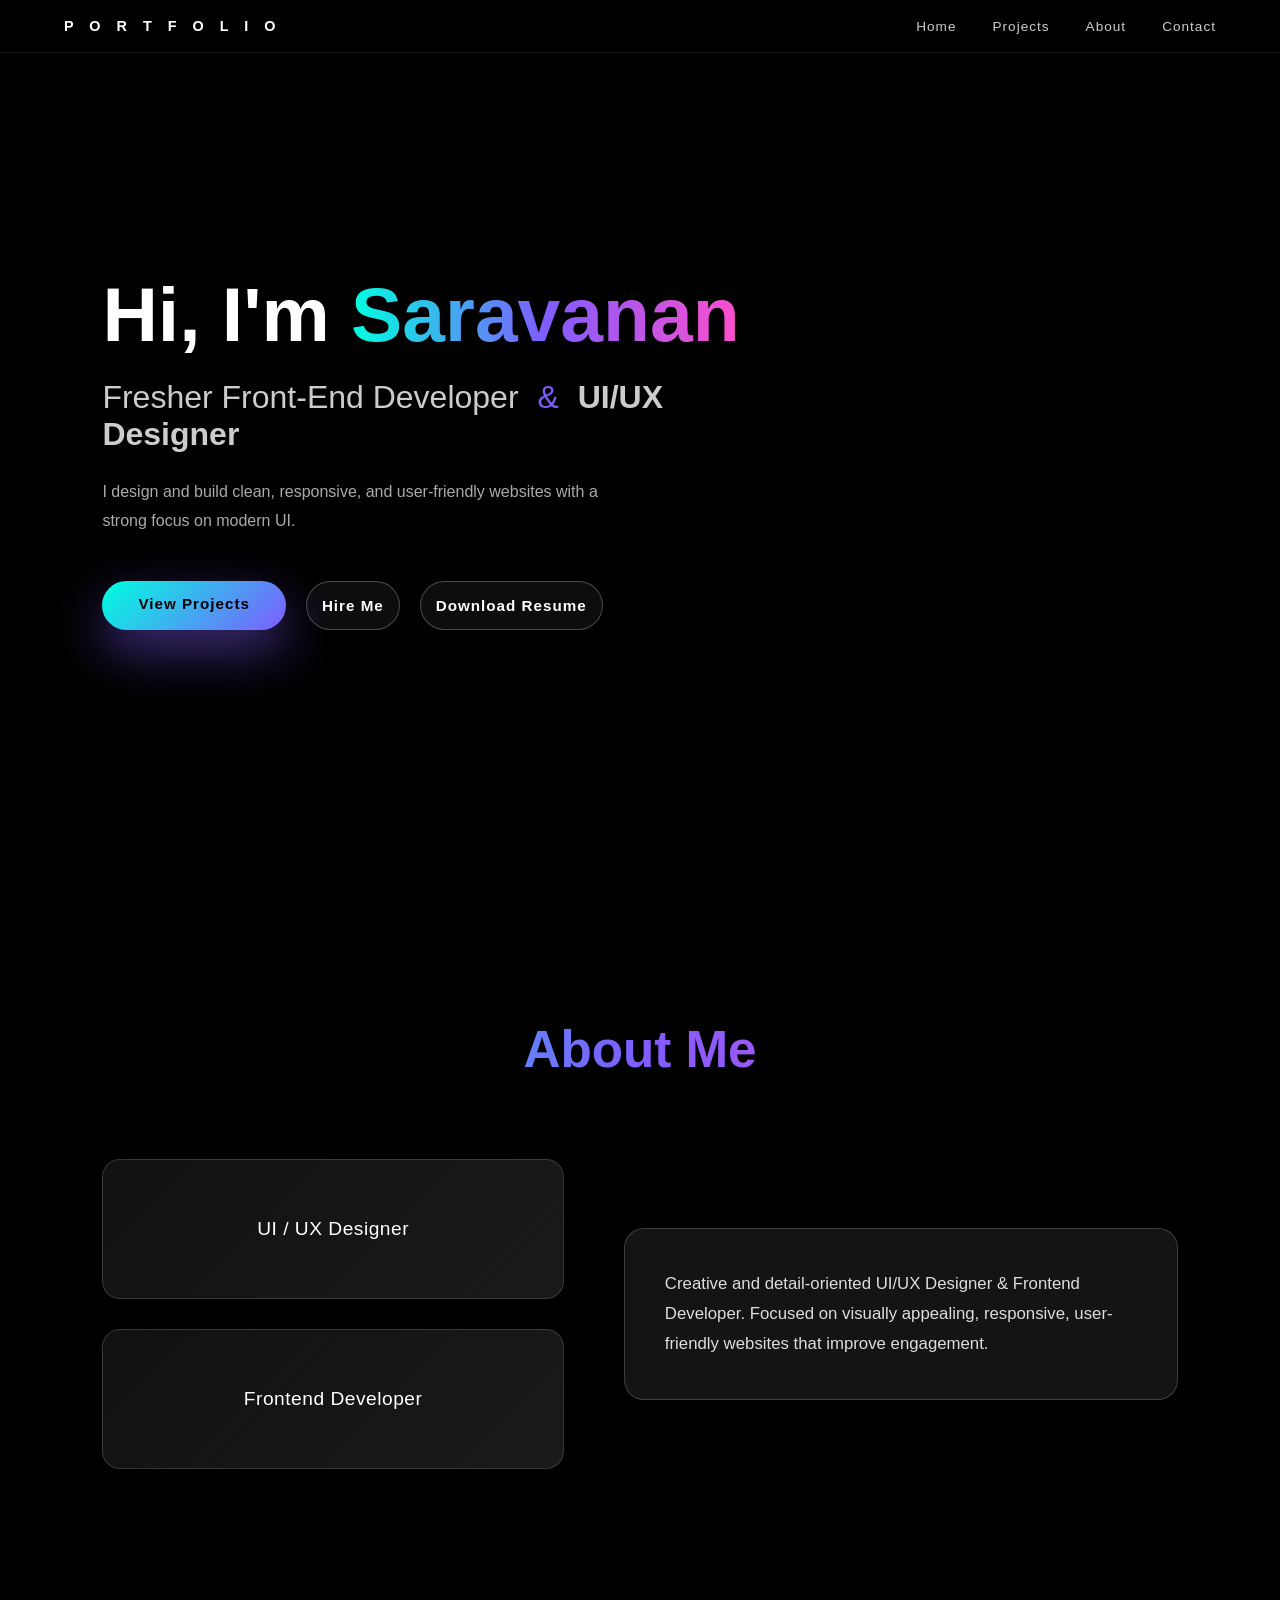
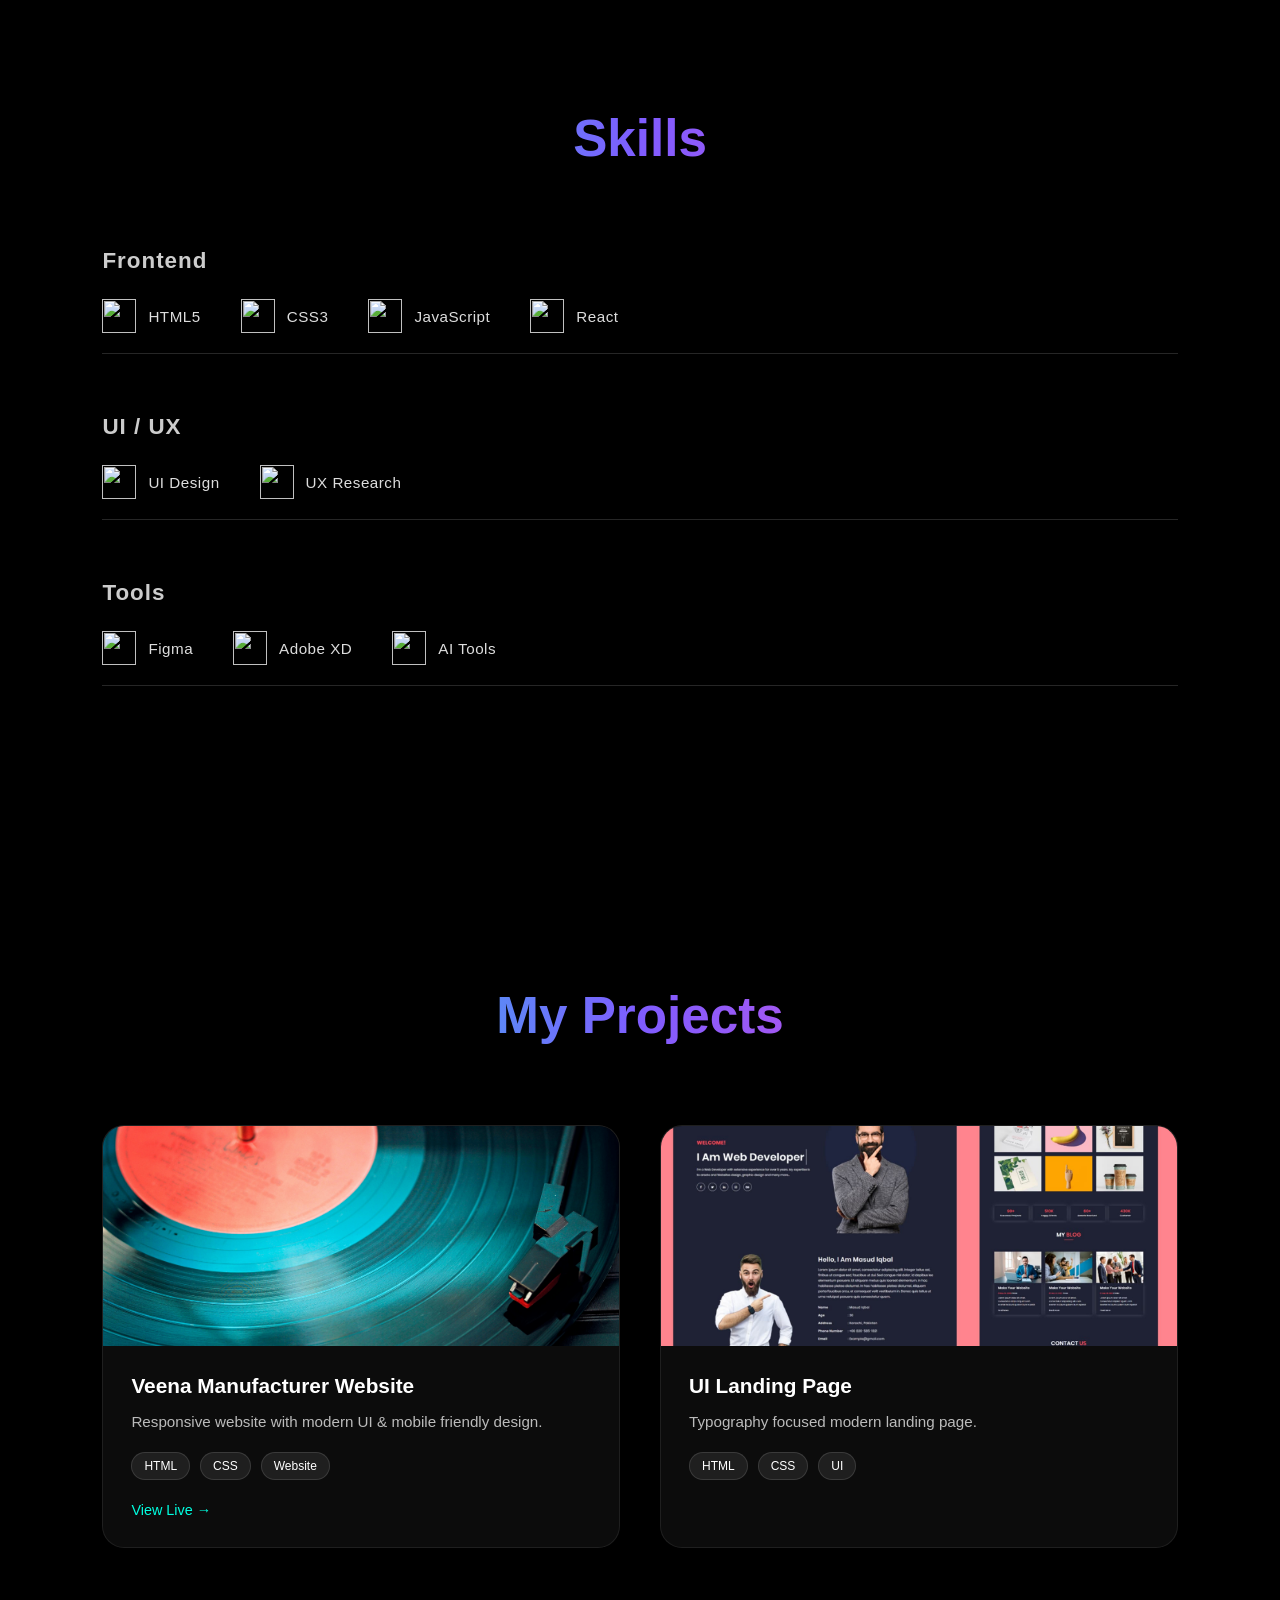
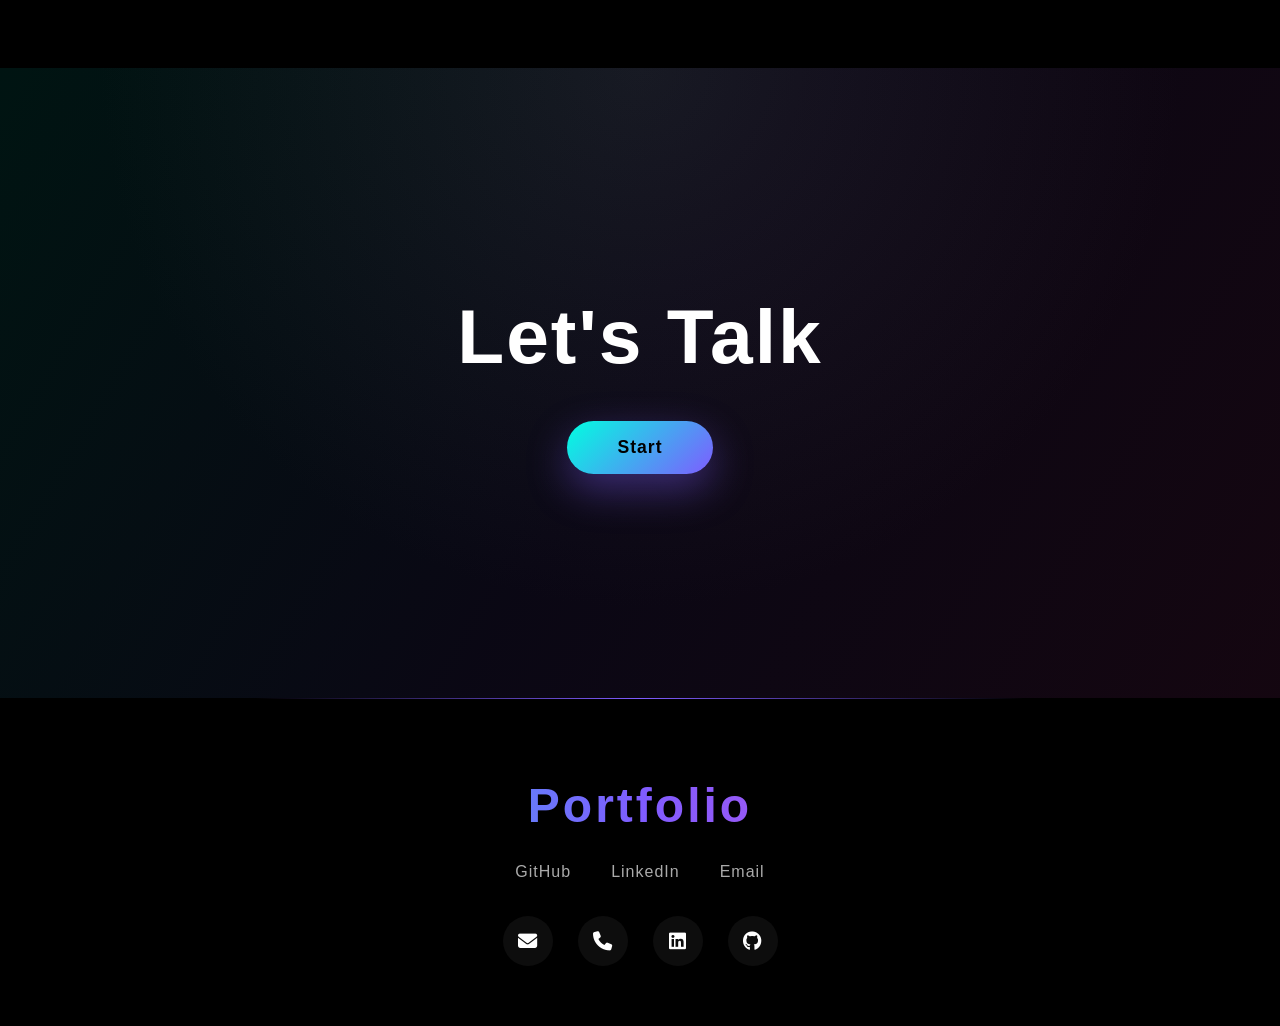
==== index.html @ 2acd5f3c "alignment chnages" ====
<!DOCTYPE html>
<html lang="en">
<head>
  <!-- BASIC META -->
  <meta charset="UTF-8" />
  <meta name="viewport" content="width=device-width, initial-scale=1.0"/>

  <!-- TITLE -->
  <title>Saravanan | Portfolio</title>

  <!-- STYLES -->
  <link rel="stylesheet" href="style.css"/>

  <!-- ICONS -->
  <link rel="stylesheet"
        href="https://cdnjs.cloudflare.com/ajax/libs/font-awesome/6.5.0/css/all.min.css">
</head>

<body>

<!-- =====================================================
 NAVBAR
===================================================== -->
<header class="navbar">
  <div class="nav-container">

    <div class="nav-logo">P O R T F O L I O</div>

    <div class="nav-toggle" id="navToggle">
      <span></span><span></span><span></span>
    </div>

    <nav class="nav" id="navMenu">
      <a href="#home" class="nav-btn">Home</a>
      <a href="#projects" class="nav-btn">Projects</a>
      <a href="#about" class="nav-btn">About</a>
      <a href="#contact" class="nav-btn">Contact</a>
    </nav>

  </div>
</header>


<!-- =====================================================
 HERO SECTION
===================================================== -->
<section id="home" class="hero">

  <!-- UNICORN BACKGROUND -->
  <div class="hero-bg">
    <div data-us-project="hMDwMJTTZUJYWFnDPEpI" class="unicorn-canvas"></div>
  </div>

  <!-- CONTENT -->
  <div class="hero-content">
    <h1 class="hero-title">
      Hi, I'm <span>Saravanan</span>
    </h1>

    <h2 class="hero-role">
      Fresher Front-End Developer <span>&</span> <strong>UI/UX Designer</strong>
    </h2>

    <p class="hero-desc">
      I design and build clean, responsive, and user-friendly websites
      with a strong focus on modern UI.
    </p>

    <div class="hero-buttons">
      <a href="#projects" class="btn primary">View Projects</a>
      <a href="#contact" class="btn outline">Hire Me</a>
      <a href="./UI UX Designer_saravanan_resume.pdf"
         class="btn outline"
         download>
        Download Resume
      </a>
    </div>
  </div>
</section>


<!-- =====================================================
 ABOUT
===================================================== -->
<section id="about" class="about">
  <h2>About Me</h2>

  <div class="about-layout">

    <div class="about-highlights">

      <div class="flip-card gradient-card">
        <div class="flip-card-inner">
          <div class="flip-card-front">UI / UX Designer</div>
          <div class="flip-card-back">
            Passionate about clean, user-friendly modern UI design.
          </div>
        </div>
      </div>

      <div class="flip-card gradient-card">
        <div class="flip-card-inner">
          <div class="flip-card-front">Frontend Developer</div>
          <div class="flip-card-back">
            Skilled in HTML, CSS, JavaScript & responsive web design.
          </div>
        </div>
      </div>

    </div>

    <div class="glass-card">
      <p>
        Creative and detail-oriented UI/UX Designer & Frontend Developer.
        Focused on visually appealing, responsive, user-friendly websites
        that improve engagement.
      </p>
    </div>

  </div>
</section>


<!-- =====================================================
 SKILLS
===================================================== -->
<section id="skills" class="skills">
  <h2 class="skills-title">Skills</h2>

  <div class="skill-row">
    <h3>Frontend</h3>
    <div class="skill-line">
      <div class="skill-item"><img src="https://cdn.jsdelivr.net/gh/devicons/devicon/icons/html5/html5-original.svg"><span>HTML5</span></div>
      <div class="skill-item"><img src="https://cdn.jsdelivr.net/gh/devicons/devicon/icons/css3/css3-original.svg"><span>CSS3</span></div>
      <div class="skill-item"><img src="https://cdn.jsdelivr.net/gh/devicons/devicon/icons/javascript/javascript-original.svg"><span>JavaScript</span></div>
      <div class="skill-item"><img src="https://cdn.jsdelivr.net/gh/devicons/devicon/icons/react/react-original.svg"><span>React</span></div>
    </div>
  </div>

  <div class="skill-row">
    <h3>UI / UX</h3>
    <div class="skill-line">
      <div class="skill-item"><img src="https://cdn-icons-png.flaticon.com/512/5968/5968705.png"><span>UI Design</span></div>
      <div class="skill-item"><img src="https://cdn-icons-png.flaticon.com/512/5968/5968672.png"><span>UX Research</span></div>
    </div>
  </div>

  <div class="skill-row">
    <h3>Tools</h3>
    <div class="skill-line">
      <div class="skill-item"><img src="https://cdn.jsdelivr.net/gh/devicons/devicon/icons/figma/figma-original.svg"><span>Figma</span></div>
      <div class="skill-item"><img src="https://cdn.jsdelivr.net/gh/devicons/devicon/icons/xd/xd-plain.svg"><span>Adobe XD</span></div>
      <div class="skill-item"><img src="https://cdn-icons-png.flaticon.com/512/4712/4712109.png"><span>AI Tools</span></div>
    </div>
  </div>
</section>


<!-- =====================================================
 PROJECTS
===================================================== -->
<section id="projects" class="projects">
  <h2>My Projects</h2>

  <div class="projects-grid">

    <a href="https://saravanan72386.github.io/Thangavel-veenai-manufacturer/"
       target="_blank"
       class="project-card">
      <div class="project-image">
        <img src="./music" alt="Veena Website">
      </div>
      <div class="project-info">
        <h3>Veena Manufacturer Website</h3>
        <p>Responsive website with modern UI & mobile friendly design.</p>
        <div class="project-tags"><span>HTML</span><span>CSS</span><span>Website</span></div>
        <span class="view-live">View Live →</span>
      </div>
    </a>

    <div class="project-card">
      <div class="project-image">
        <img src="./port2" alt="UI Landing Page">
      </div>
      <div class="project-info">
        <h3>UI Landing Page</h3>
        <p>Typography focused modern landing page.</p>
        <div class="project-tags"><span>HTML</span><span>CSS</span><span>UI</span></div>
      </div>
    </div>

  </div>
</section>


<!-- =====================================================
 CONTACT + FOOTER
===================================================== -->
<section id="contact" class="lets-talk">
  <h1>Let's Talk</h1>
  <button class="talk-btn">Start</button>
</section>

<footer class="portfolio-footer" id="portfolioFooter">
  <h1 class="footer-logo">Portfolio</h1>

  <div class="footer-links">
    <a href="https://github.com/saravanan72386" target="_blank">GitHub</a>
    <a href="https://www.linkedin.com/in/saravanan386" target="_blank">LinkedIn</a>
    <a href="mailto:thangavelsaravanan386@email.com">Email</a>
  </div>

  <div class="footer-icons">
    <a href="mailto:thangavelsaravanan386@email.com"><i class="fas fa-envelope"></i></a>
    <a href="tel:+919360628386"><i class="fas fa-phone"></i></a>
    <a href="https://www.linkedin.com/in/saravanan386" target="_blank"><i class="fab fa-linkedin"></i></a>
    <a href="https://github.com/saravanan72386" target="_blank"><i class="fab fa-github"></i></a>
  </div>
</footer>


<!-- =====================================================
 SCRIPTS (ALL IN ONE PLACE)
===================================================== -->
<script src="https://cdn.jsdelivr.net/gh/hiunicornstudio/unicornstudio.js@v2.0.5/dist/unicornStudio.umd.js"></script>

<script>
/* NAV TOGGLE */
const toggle = document.getElementById("navToggle");
const navMenu = document.getElementById("navMenu");

toggle.onclick = () => {
  toggle.classList.toggle("active");
  navMenu.classList.toggle("active");
};

document.querySelectorAll(".nav-btn").forEach(link =>
  link.onclick = () => {
    toggle.classList.remove("active");
    navMenu.classList.remove("active");
  }
);

/* INTERSECTION ANIMATIONS */
const reveal = (selector, className, threshold=0.3) => {
  const el = document.querySelector(selector);
  if(!el) return;
  new IntersectionObserver(entries=>{
    if(entries[0].isIntersecting) el.classList.add(className);
  },{threshold}).observe(el);
};

reveal(".about","show");
reveal(".projects","show");

/* SKILLS */
document.querySelectorAll(".skill-item").forEach((item,i)=>{
  new IntersectionObserver(e=>{
    if(e[0].isIntersecting){
      item.style.opacity=1;
      item.style.transform="translateY(0)";
    }
  },{threshold:0.3}).observe(item);
});

/* FOOTER */
window.addEventListener("scroll",()=>{
  if(portfolioFooter.getBoundingClientRect().top < window.innerHeight-100){
    portfolioFooter.classList.add("show");
  }
});

/* UNICORN INIT */
UnicornStudio && UnicornStudio.init();
</script>

</body>
</html>
---- style.css ----
/* ================= ROOT VARIABLES ================= */
:root {
  --blue: #faf7f7;
  --violet: #fbf8f8;
  --glass: rgb(255, 255, 255);
}

/* ================= GLOBAL RESET ================= */
* {
  margin: 0;
  padding: 0;
  box-sizing: border-box;
  font-family: Arial, sans-serif;
}

html {
  scroll-behavior: smooth;
}

body {
  background: linear-gradient(135deg, var(--blue), var(--violet));
  color: #fff;
  overflow-x: hidden;
}

/* ================= FLOATING ANIMATION ================= */
@keyframes float {
  0% { transform: translateY(0); }
  50% { transform: translateY(-12px); }
  100% { transform: translateY(0); }
}

.floating {
  animation: float 6s ease-in-out infinite;
}

/* ================= GLASS EFFECT ================= */
/* ================= NAVBAR ================= */
/* ================= NAVBAR ================= */

.navbar {
  position: fixed;
  top: 0;
  width: 100%;
  z-index: 999;
  background: rgba(0,0,0,0.55);
  backdrop-filter: blur(14px);
  border-bottom: 1px solid rgba(255,255,255,0.08);
}

.nav-container {
  max-width: 1200px;
  margin: auto;
  padding: 18px 24px;
  display: flex;
  align-items: center;
  justify-content: space-between;
}

/* Logo */
.nav-logo {
  font-size: 0.9rem;
  letter-spacing: 6px;
  color: #fff;
  font-weight: 600;
}

/* Desktop Nav */
.nav {
  display: flex;
  gap: 36px;
}

.nav-btn {
  position: relative;
  text-decoration: none;
  color: #ccc;
  font-size: 0.85rem;
  letter-spacing: 1px;
  transition: color 0.3s ease;
}

.nav-btn::after {
  content: "";
  position: absolute;
  left: 0;
  bottom: -6px;
  width: 0;
  height: 2px;
  background: linear-gradient(90deg,#00ffe0,#7f5cff);
  transition: width 0.3s ease;
}

.nav-btn:hover {
  color: #fff;
}

.nav-btn:hover::after {
  width: 100%;
}

/* ================= TOGGLE ================= */

.nav-toggle {
  display: none;
  flex-direction: column;
  gap: 6px;
  cursor: pointer;
}

.nav-toggle span {
  width: 26px;
  height: 2px;
  background: #fff;
  transition: 0.4s ease;
}

/* Toggle Animation */
.nav-toggle.active span:nth-child(1) {
  transform: rotate(45deg) translate(5px,5px);
}

.nav-toggle.active span:nth-child(2) {
  opacity: 0;
}

.nav-toggle.active span:nth-child(3) {
  transform: rotate(-45deg) translate(6px,-6px);
}

/* ================= MOBILE ================= */

@media (max-width: 768px) {

  .nav-toggle {
    display: flex;
  }

  .nav {
    position: absolute;
    top: 100%;
    left: 0;
    width: 100%;
    background: rgba(0,0,0,0.9);
    backdrop-filter: blur(18px);
    flex-direction: column;
    align-items: center;
    gap: 28px;
    padding: 40px 0;

    opacity: 0;
    pointer-events: none;
    transform: translateY(-20px);
    transition: all 0.4s ease;
  }

  .nav.active {
    opacity: 1;
    pointer-events: auto;
    transform: translateY(0);
  }

  .nav-btn {
    font-size: 1rem;
  }
}

/* ================= HERO SECTION ================= */

.hero {
  position: relative;
  height: 100vh;
  background: #000;
  overflow: hidden;
}

/* Background wrapper */
.hero-bg {
  position: absolute;
  inset: 0;
  z-index: 1;
}

    .unicorn-canvas {
  position: absolute;
  inset: 0;
  width: 100%;
  height: 100%;
}
.unicorn-canvas.secondary {
  opacity: 0.35;
  mix-blend-mode: screen;
}

    /* Overlay */
   .hero::after {
  content: "";
  position: absolute;
  inset: 0;
  background: linear-gradient(
    to bottom,
    rgba(0,0,0,0.35),
    rgba(0,0,0,0.85)
  );
  z-index: 2;
}

    /* Content */
    .hero-content {
      position: relative;
      z-index: 3;
      height: 100%;
      padding: 0 8%;
      max-width: 900px;
      display: flex;
      flex-direction: column;
      justify-content: center;
      animation: fadeUp 1.2s ease forwards;
    }

    .hero-title {
      font-size: clamp(3rem, 6vw, 5rem);
      font-weight: 700;
      margin-bottom: 20px;
    }

    .hero-title span {
      background: linear-gradient(90deg, #00ffe0, #7f5cff, #ff4ecd);
      -webkit-background-clip: text;
      -webkit-text-fill-color: transparent;
      animation: glow 3s infinite alternate;
    }

    .hero-role {
      font-size: clamp(1.3rem, 2.5vw, 2rem);
      font-weight: 400;
      color: #ccc;
      margin-bottom: 25px;
    }

    .hero-role span {
      margin: 0 10px;
      color: #7f5cff;
    }

    .hero-desc {
      max-width: 520px;
      line-height: 1.8;
      color: #aaa;
      margin-bottom: 45px;
    }

    .hero-buttons {
      display: flex;
      gap: 20px;
      flex-wrap: wrap;
    }

    .btn {
      padding: 14px 36px;
      border-radius: 50px;
      text-decoration: none;
      font-weight: 600;
      font-size: 0.95rem;
      letter-spacing: 1px;
      transition: all 0.4s ease;
    }

    .btn.primary {
      background: linear-gradient(135deg, #00ffe0, #7f5cff);
      color: #000;
      box-shadow: 0 20px 50px rgba(127, 92, 255, 0.5);
    }

    .btn.primary:hover {
      transform: translateY(-6px) scale(1.05);
      box-shadow: 0 30px 80px rgba(0, 255, 224, 0.7);
    }

    .btn.outline {
      border: 1px solid rgba(255, 255, 255, 0.25);
      background: rgba(255, 255, 255, 0.05);
      color: #fff;
      padding: 15px;
      backdrop-filter: blur(12px);
    }

    .btn.outline:hover {
      background: linear-gradient(135deg, #7f5cff, #ff4ecd);
      color: #000;
      transform: translateY(-6px);
    }

    @keyframes fadeUp {
      from {
        opacity: 0;
        transform: translateY(40px);
      }
      to {
        opacity: 1;
        transform: translateY(0);
      }
    }

    @keyframes glow {
      from {
        text-shadow: 0 0 10px rgba(127, 92, 255, 0.4);
      }
      to {
        text-shadow: 0 0 30px rgba(0, 255, 224, 0.8);
      }
    }

    /* Responsive */
    @media (max-width: 900px) {
      .hero-content {
        padding: 0 24px;
        text-align: center;
        align-items: center;
      }

      .hero-desc {
        max-width: 100%;
      }

      .hero-buttons {
        justify-content: center;
      }
    }
/* ================= ABOUT SECTION ================= */

/* ================= ABOUT SECTION ================= */

.about {
  padding: 120px 8%;
  background: #000;
  color: #fff;
}

.about h2 {
  text-align: center;
  font-size: clamp(2.5rem, 4vw, 3.2rem);
  margin-bottom: 80px;
  background: linear-gradient(90deg, #00ffe0, #7f5cff, #ff4ecd);
  -webkit-background-clip: text;
  -webkit-text-fill-color: transparent;
}

/* Layout */
.about-layout {
  display: grid;
  grid-template-columns: 1fr 1.2fr;
  gap: 60px;
  align-items: center;
}

/* ================= LEFT – FLIP CARDS ================= */

.about-highlights {
  display: flex;
  flex-direction: column;
  gap: 30px;
}

.flip-card {
  perspective: 1200px;
}

.flip-card-inner {
  position: relative;
  width: 100%;
  height: 140px;
  transition: transform 0.8s cubic-bezier(0.23, 1, 0.32, 1);
  transform-style: preserve-3d;
}

.flip-card:hover .flip-card-inner {
  transform: rotateY(180deg);
}

.flip-card-front,
.flip-card-back {
  position: absolute;
  width: 100%;
  height: 100%;
  border-radius: 18px;
  display: flex;
  align-items: center;
  justify-content: center;
  padding: 20px;
  backface-visibility: hidden;
  font-size: 1.2rem;
  letter-spacing: 0.5px;
}

/* Front */
.flip-card-front {
  background: linear-gradient(135deg, #111, #1a1a1a);
  border: 1px solid rgba(255,255,255,0.15);
}

/* Back */
.flip-card-back {
  background: linear-gradient(135deg, #00ffe0, #7f5cff);
  color: #000;
  transform: rotateY(180deg);
  font-size: 1rem;
}

/* ================= RIGHT – GLASS CARD ================= */

.glass-card {
  padding: 40px;
  border-radius: 20px;
  background: rgba(255,255,255,0.08);
  backdrop-filter: blur(16px);
  border: 1px solid rgba(255,255,255,0.18);
  font-size: 1.05rem;
  line-height: 1.8;
  color: #ddd;

  opacity: 0;
  transform: translateY(40px);
  transition: all 0.8s ease;
}

/* ================= SCROLL ANIMATION ================= */

.about.show .flip-card {
  animation: fadeUp 0.8s ease forwards;
}

.about.show .glass-card {
  opacity: 1;
  transform: translateY(0);
}

@keyframes fadeUp {
  from {
    opacity: 0;
    transform: translateY(40px);
  }
  to {
    opacity: 1;
    transform: translateY(0);
  }
}

/* ================= RESPONSIVE ================= */

@media (max-width: 900px) {
  .about-layout {
    grid-template-columns: 1fr;
  }
}

/* ================= SKILLS ================= */

.skills {
  padding: 120px 8%;
  background: #000;
  color: #fff;
}

.skills-title {
  font-size: clamp(2.5rem, 4vw, 3.5rem);
  margin-bottom: 80px;
  text-align: center;
  background: linear-gradient(90deg, #00ffe0, #7f5cff, #ff4ecd);
  -webkit-background-clip: text;
  -webkit-text-fill-color: transparent;
}

/* Row */
.skill-row {
  margin-bottom: 60px;
}

.skill-row h3 {
  font-size: 1.4rem;
  margin-bottom: 25px;
  color: #ccc;
  letter-spacing: 1px;
}

/* Horizontal line */
.skill-line {
  display: flex;
  gap: 40px;
  align-items: center;
  flex-wrap: wrap;
  border-bottom: 1px solid rgba(255,255,255,0.15);
  padding-bottom: 20px;
}

/* Item */
.skill-item {
  display: flex;
  align-items: center;
  gap: 12px;
  opacity: 0;
  transform: translateY(20px);
  transition: transform 0.4s ease, opacity 0.4s ease;
}

.skill-item img {
  width: 34px;
  height: 34px;
}

.skill-item span {
  font-size: 0.95rem;
  letter-spacing: 0.5px;
  color: #ddd;
}

/* Hover */
.skill-item:hover {
  transform: translateY(-4px) scale(1.05);
}

.skill-item:hover span {
  color: #00ffe0;
}

/* Responsive */
@media (max-width: 768px) {
  .skill-line {
    gap: 25px;
  }
}


/* ================= PROJECTS SECTION ================= */

/* ================= PROJECTS SECTION ================= */

.projects {
  padding: 120px 8%;
  background: #000;
  color: #fff;
}

.projects h2 {
  text-align: center;
  font-size: clamp(2.5rem, 4vw, 3.2rem);
  margin-bottom: 80px;
  background: linear-gradient(90deg, #00ffe0, #7f5cff, #ff4ecd);
  -webkit-background-clip: text;
  -webkit-text-fill-color: transparent;
}

/* Grid */
.projects-grid {
  display: grid;
  grid-template-columns: repeat(auto-fit, minmax(320px, 1fr));
  gap: 40px;
}

/* Card */
.project-card {
  position: relative;
  background: #0c0c0c;
  border-radius: 22px;
  overflow: hidden;
  text-decoration: none;
  color: inherit;
  border: 1px solid rgba(255,255,255,0.08);

  transform: translateY(40px);
  opacity: 0;
  transition: transform 0.4s ease, box-shadow 0.4s ease;
}

/* Hover */
.project-card:hover {
  transform: translateY(-12px);
  box-shadow: 0 30px 80px rgba(0,0,0,0.6);
}

/* Image */
.project-image {
  height: 220px;
  overflow: hidden;
}

.project-image img {
  width: 100%;
  height: 100%;
  object-fit: cover;
  transition: transform 0.6s ease;
}

.project-card:hover img {
  transform: scale(1.08);
}

/* Info */
.project-info {
  padding: 28px;
}

.project-info h3 {
  font-size: 1.3rem;
  margin-bottom: 12px;
}

.project-info p {
  font-size: 0.95rem;
  color: #bbb;
  line-height: 1.6;
}

/* Tags */
.project-tags {
  display: flex;
  gap: 10px;
  flex-wrap: wrap;
  margin-top: 18px;
}

.project-tags span {
  font-size: 0.75rem;
  padding: 6px 12px;
  border-radius: 30px;
  background: rgba(255,255,255,0.08);
  border: 1px solid rgba(255,255,255,0.12);
}

/* View Live */
.view-live {
  display: inline-block;
  margin-top: 22px;
  font-size: 0.9rem;
  color: #00ffe0;
  transition: transform 0.3s ease;
}

.project-card:hover .view-live {
  transform: translateX(6px);
}

/* ================= SCROLL REVEAL ================= */

.projects.show .project-card {
  opacity: 1;
  transform: translateY(0);
}

.projects.show .project-card:nth-child(1) {
  transition-delay: 0.1s;
}

.projects.show .project-card:nth-child(2) {
  transition-delay: 0.25s;
}

/* ================= MOBILE ================= */

@media (max-width: 600px) {
  .project-image {
    height: 180px;
  }
}


/* ================= CONTACT ================= */
/* LETS TALK */
/* ================= LET'S TALK SECTION ================= */

.lets-talk {
  position: relative;
  min-height: 70vh;
  background: radial-gradient(circle at top, #111 0%, #000 60%);
  display: flex;
  flex-direction: column;
  align-items: center;
  justify-content: center;
  text-align: center;
  overflow: hidden;
}

.lets-talk::before {
  content: "";
  position: absolute;
  inset: 0;
  background: linear-gradient(120deg, #00ffe0, #7f5cff, #ff4ecd);
  opacity: 0.08;
  animation: gradientShift 10s infinite alternate;
}

.lets-talk h1 {
  font-size: clamp(3rem, 6vw, 5rem);
  font-weight: 700;
  letter-spacing: 2px;
  color: #fff;
  margin-bottom: 40px;
  z-index: 1;
  animation: fadeUp 1.2s ease forwards;
}

/* ===== BUTTON ===== */

.talk-btn {
  padding: 16px 50px;
  font-size: 1.1rem;
  font-weight: 600;
  letter-spacing: 1px;
  color: #000;
  background: linear-gradient(135deg, #00ffe0, #7f5cff);
  border: none;
  border-radius: 50px;
  cursor: pointer;
  position: relative;
  z-index: 1;
  transition: transform 0.4s ease, box-shadow 0.4s ease;
  box-shadow: 0 15px 40px rgba(127, 92, 255, 0.4);
}

.talk-btn::after {
  content: "";
  position: absolute;
  inset: -3px;
  border-radius: 50px;
  background: linear-gradient(135deg, #00ffe0, #ff4ecd);
  opacity: 0;
  z-index: -1;
  transition: opacity 0.4s ease;
}

.talk-btn:hover {
  transform: translateY(-6px) scale(1.05);
  box-shadow: 0 25px 60px rgba(0, 255, 224, 0.5);
}

.talk-btn:hover::after {
  opacity: 1;
}

/* ================= FOOTER ================= */

.portfolio-footer {
  background: #000;
  padding: 80px 20px 60px;
  text-align: center;
  position: relative;
  overflow: hidden;
}

.portfolio-footer::before {
  content: "";
  position: absolute;
  top: 0;
  left: 50%;
  width: 60%;
  height: 1px;
  background: linear-gradient(to right, transparent, #7f5cff, transparent);
  transform: translateX(-50%);
}

/* LOGO */

.footer-logo {
  font-size: 3rem;
  font-weight: 700;
  letter-spacing: 3px;
  background: linear-gradient(90deg, #00ffe0, #7f5cff, #ff4ecd);
  -webkit-background-clip: text;
  -webkit-text-fill-color: transparent;
  margin-bottom: 30px;
  animation: glowText 3s infinite alternate;
}

/* LINKS */

.footer-links {
  display: flex;
  justify-content: center;
  gap: 40px;
  margin-bottom: 35px;
  flex-wrap: wrap;
}

.footer-links a {
  position: relative;
  font-size: 1rem;
  color: #aaa;
  text-decoration: none;
  letter-spacing: 1px;
  transition: color 0.3s ease;
}

.footer-links a::after {
  content: "";
  position: absolute;
  left: 0;
  bottom: -6px;
  width: 0;
  height: 2px;
  background: linear-gradient(90deg, #00ffe0, #7f5cff);
  transition: width 0.4s ease;
}

.footer-links a:hover {
  color: #fff;
}

.footer-links a:hover::after {
  width: 100%;
}

/* ICONS */

.footer-icons {
  display: flex;
  justify-content: center;
  gap: 25px;
}

.footer-icons a {
  width: 50px;
  height: 50px;
  border-radius: 50%;
  text-decoration: none;
  background: rgba(255, 255, 255, 0.05);
  display: flex;
  align-items: center;
  justify-content: center;
  color: #fff;
  font-size: 1.2rem;
  transition: transform 0.4s ease, box-shadow 0.4s ease;
}

.footer-icons a:hover {
  transform: translateY(-6px) rotate(8deg);
  box-shadow: 0 10px 30px rgba(127, 92, 255, 0.5);
}

/* ================= ANIMATIONS ================= */

@keyframes fadeUp {
  from {
    opacity: 0;
    transform: translateY(40px);
  }
  to {
    opacity: 1;
    transform: translateY(0);
  }
}

@keyframes gradientShift {
  0% {
    filter: hue-rotate(0deg);
  }
  100% {
    filter: hue-rotate(120deg);
  }
}

@keyframes glowText {
  from {
    text-shadow: 0 0 10px rgba(127, 92, 255, 0.4);
  }
  to {
    text-shadow: 0 0 30px rgba(0, 255, 224, 0.8);
  }
}

/* ================= RESPONSIVE ================= */

@media (max-width: 768px) {
  .lets-talk h1 {
    font-size: 2.5rem;
  }

  .footer-links {
    gap: 20px;
  }
}

/* ================= MOBILE PROFESSIONAL HERO ================= */
@media (max-width: 768px) {

  /* HERO SECTION */
  .hero {
    padding-top: 110px;
    padding-bottom: 80px;
    text-align: center;
  }

  .hero-content {
    max-width: 92%;
  }

  .hero-title {
    font-size: 2.3rem;
    line-height: 1.2;
    margin-bottom: 16px;
  }

  .hero-role {
    font-size: 1.35rem;
    margin-bottom: 18px;
  }

  .hero-role strong {
    font-size: 1.8rem;
  }

  .hero-desc {
    font-size: 0.95rem;
    line-height: 1.6;
    margin-bottom: 32px;
    padding: 0 8px;
  }

  /* BUTTON LAYOUT — KEY CHANGE */
  .hero-buttons {
    padding-left: 0;
    display: grid;
    grid-template-columns: 1fr 1fr; /* row style */
    gap: 14px;
    justify-content: center;
  }

  /* Make primary CTA full width */
  .hero-buttons .btn.primary {
    grid-column: span 2;
  }

  .btn {
    width: 100%;
    padding: 14px 0;
    font-size: 14.5px;
    border-radius: 16px;
  }

}
/* =====================================================
   DESKTOP (992px – 1199.98px)
===================================================== */
@media (min-width: 992px) and (max-width: 1199.98px) {

  .nav-container {
    max-width: 1100px;
    padding: 20px 28px;
  }

  /* HERO */
  .hero-content {
    max-width: 820px;
    padding-left: 6%;
  }

  .hero-title {
    font-size: 3.8rem;
  }

  .hero-role {
    font-size: 1.7rem;
  }

  .hero-desc {
    font-size: 1rem;
    max-width: 480px;
  }

  /* SECTIONS */
  .about,
  .skills,
  .projects {
    padding: 110px 7%;
  }

  .projects-grid {
    gap: 36px;
  }

  /* FOOTER */
  .portfolio-footer {
    padding: 90px 20px;
  }
}
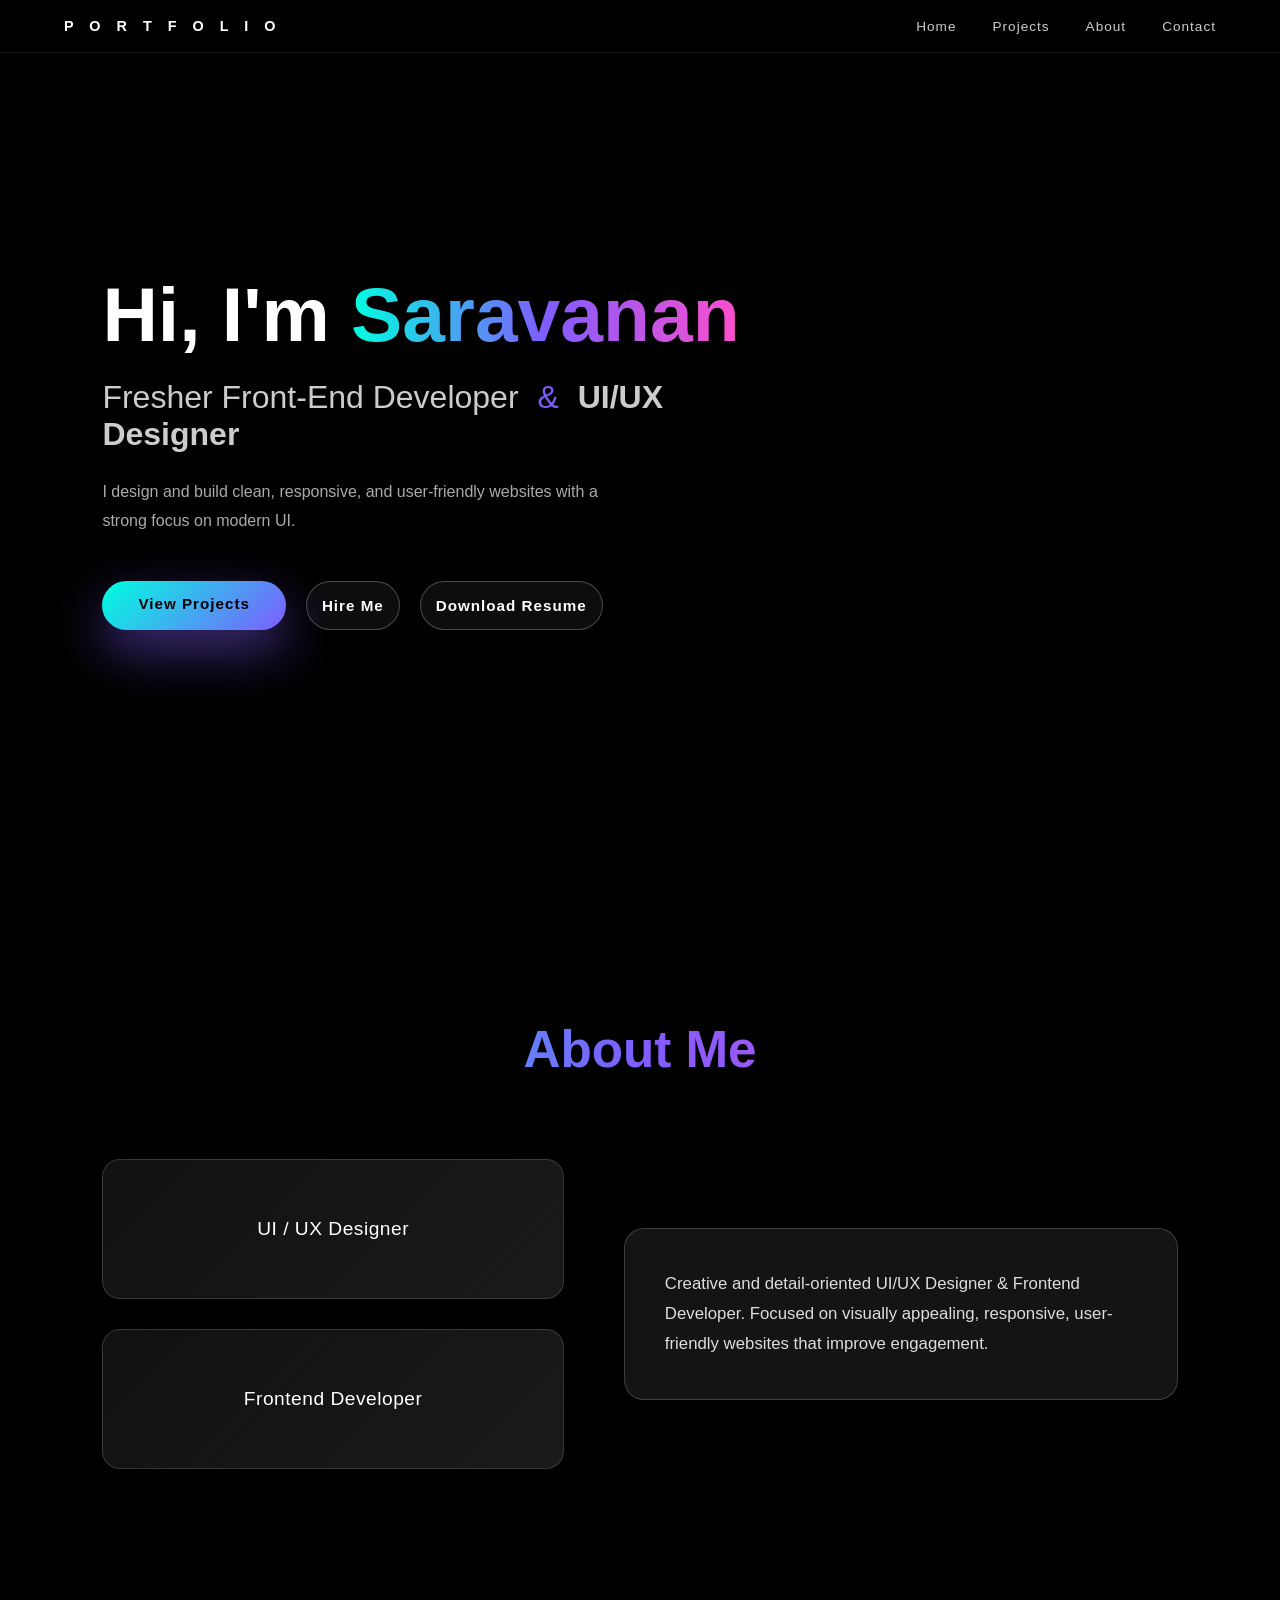
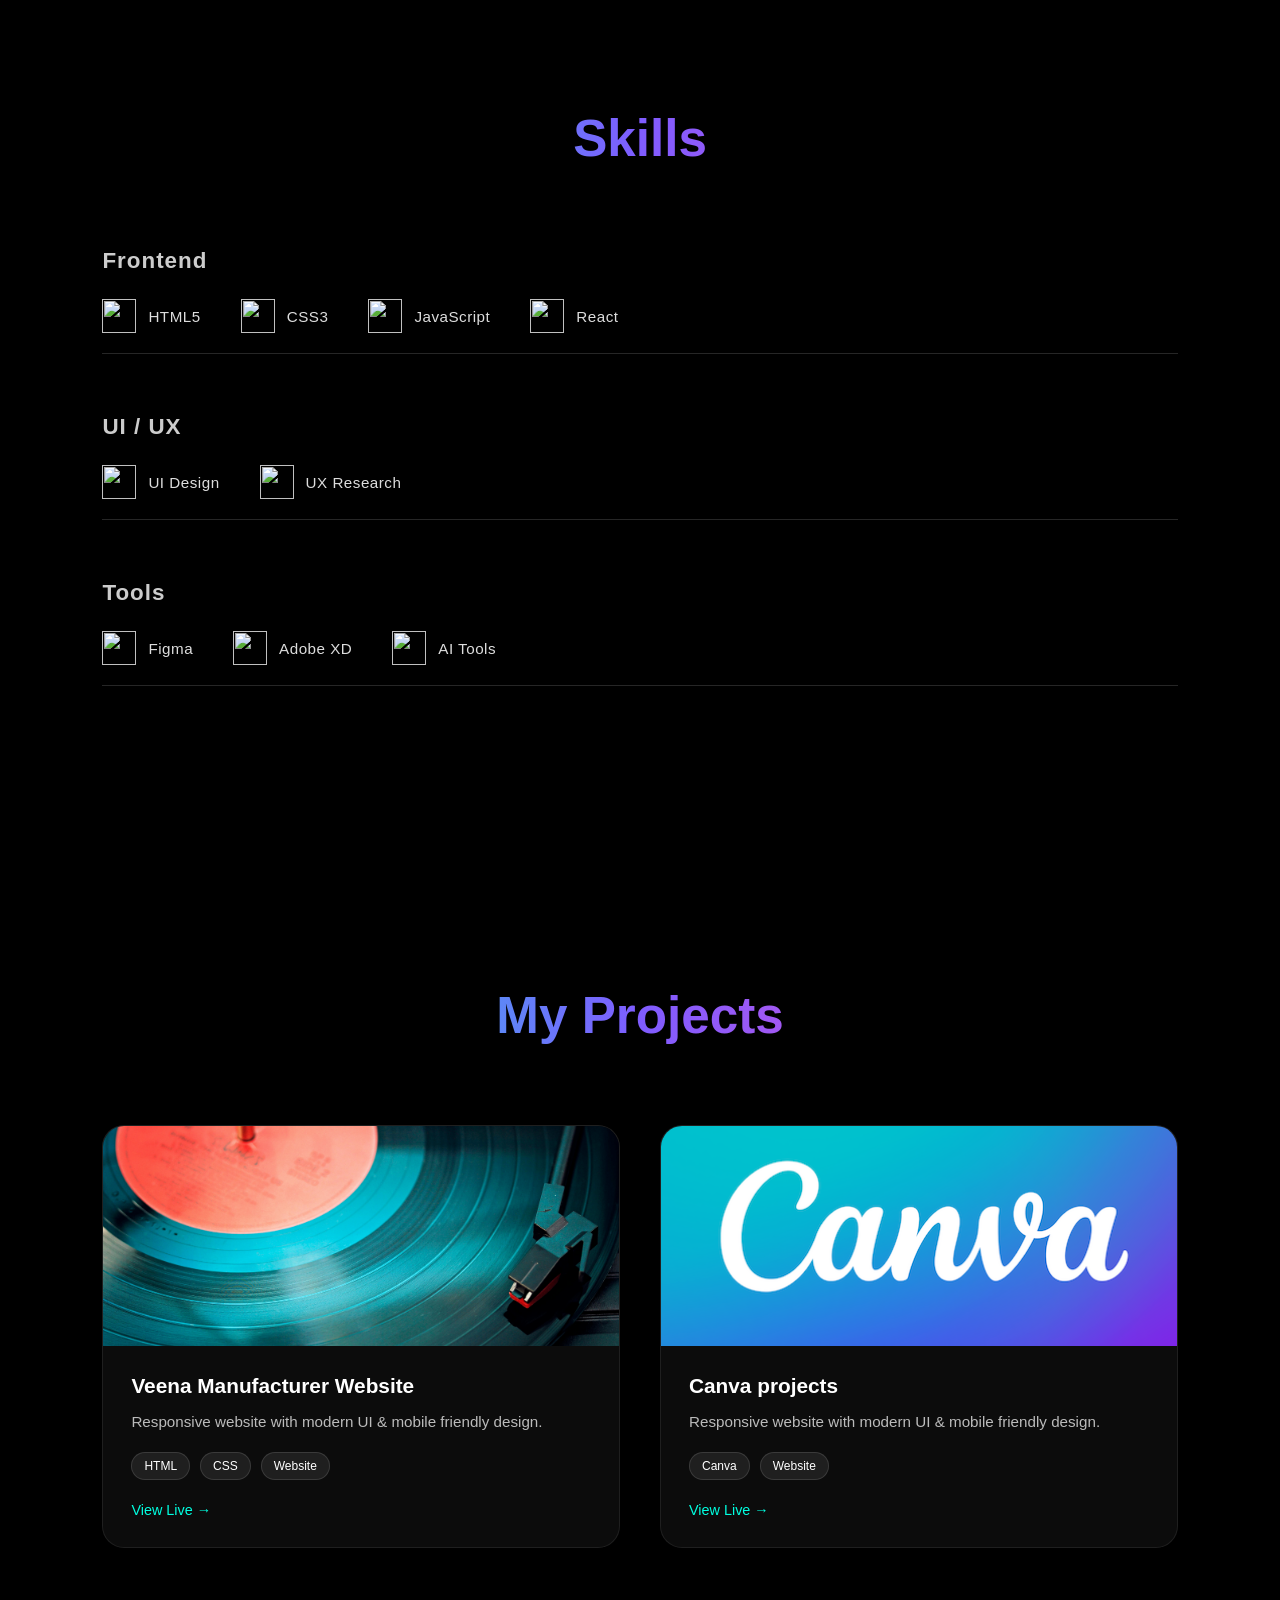
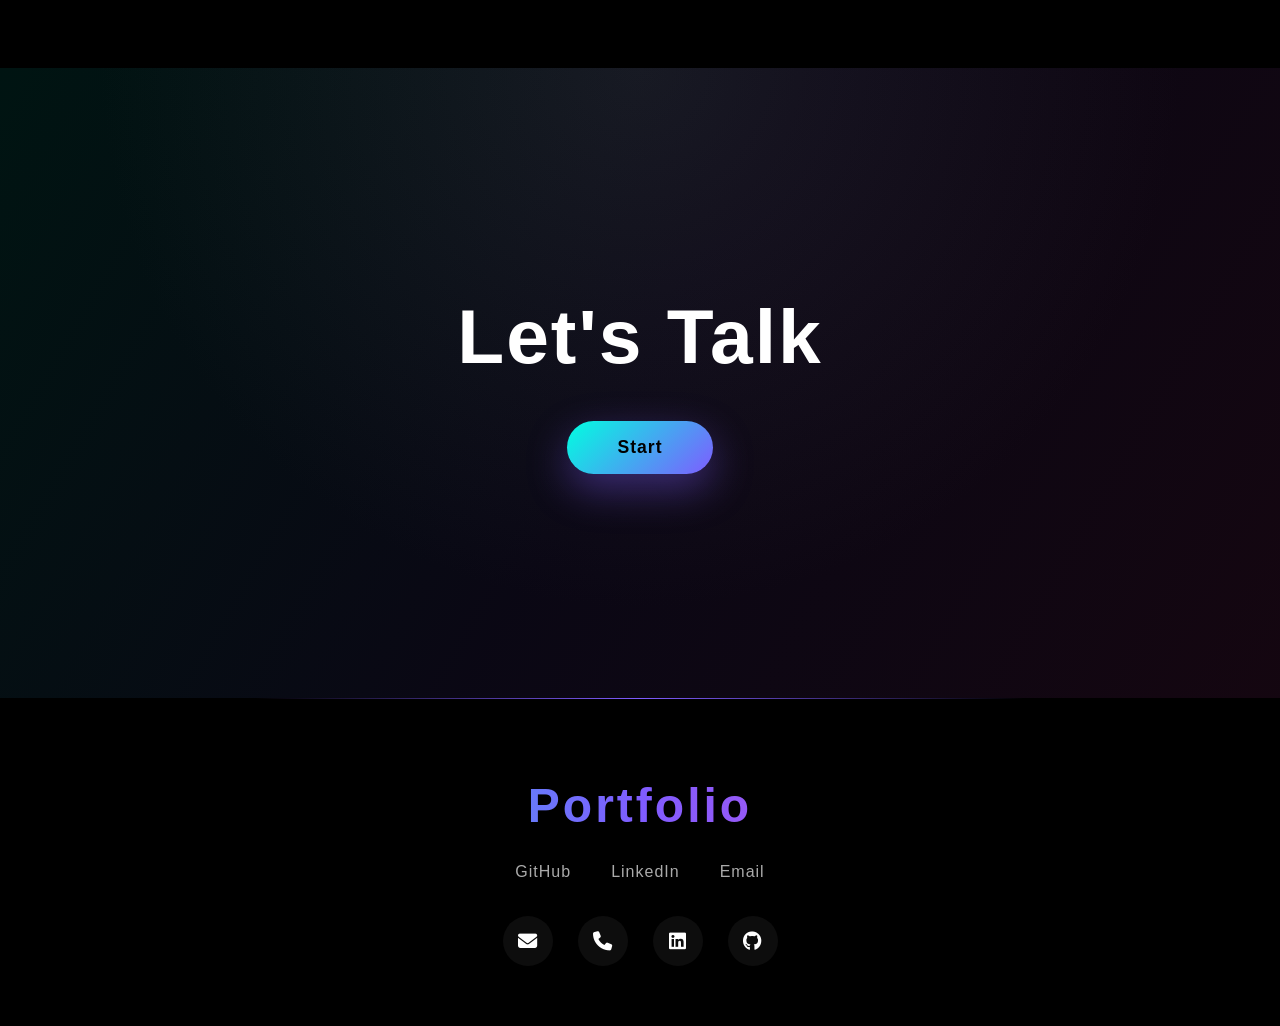
==== commit 659fb0b3: "i add canva projects in my portfolio" ====
--- a/index.html
+++ b/index.html
@@ -178,18 +178,21 @@
       </div>
     </a>
 
-    <div class="project-card">
+    <div class="projects-grid">
+
+    <a href="https://saravananprofile.my.canva.site/"
+       target="_blank"
+       class="project-card">
       <div class="project-image">
-        <img src="./port2" alt="UI Landing Page">
+        <img src="./canva" alt="Canva Projects">
       </div>
       <div class="project-info">
-        <h3>UI Landing Page</h3>
-        <p>Typography focused modern landing page.</p>
-        <div class="project-tags"><span>HTML</span><span>CSS</span><span>UI</span></div>
-      </div>
-    </div>
-
-  </div>
+        <h3>Canva projects</h3>
+        <p>Responsive website with modern UI & mobile friendly design.</p>
+        <div class="project-tags"><span>Canva</span><span>Website</span></div>
+        <span class="view-live">View Live →</span>
+      </div>
+    </a>
 </section>
 
 
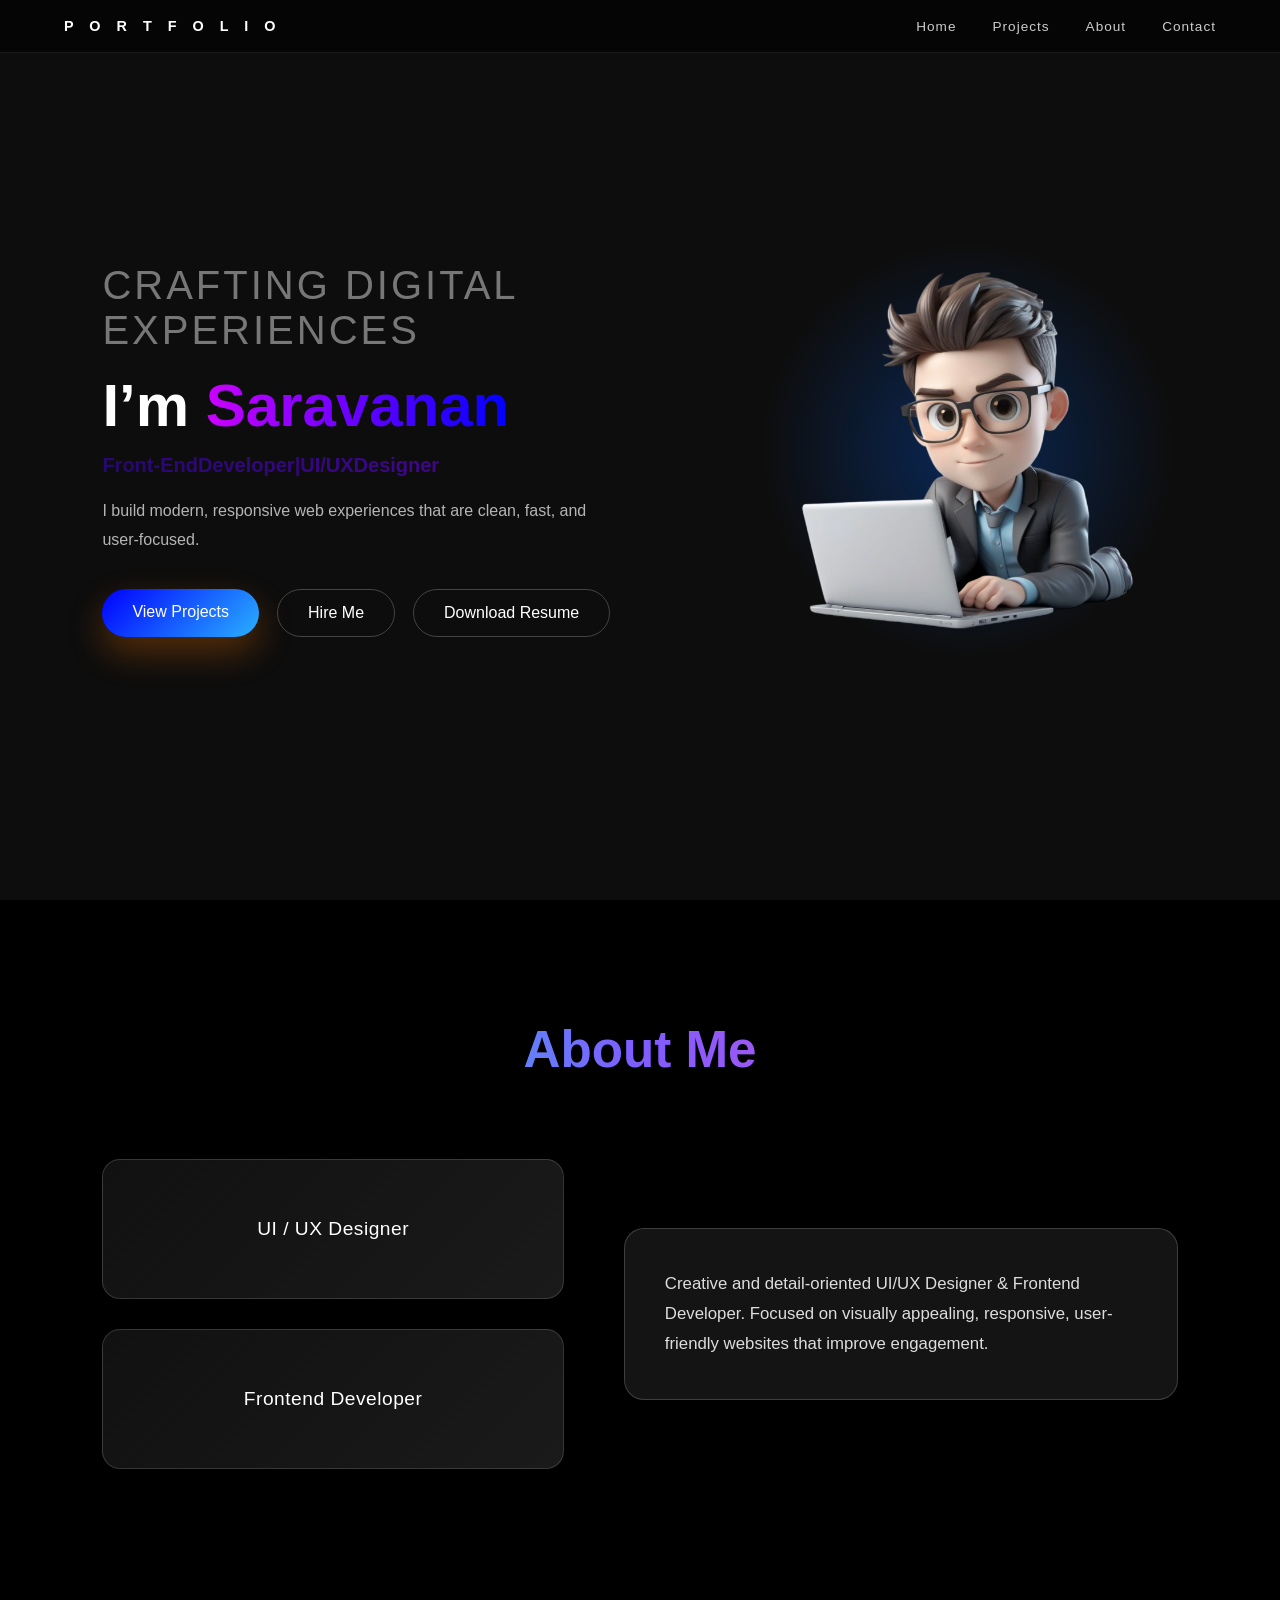
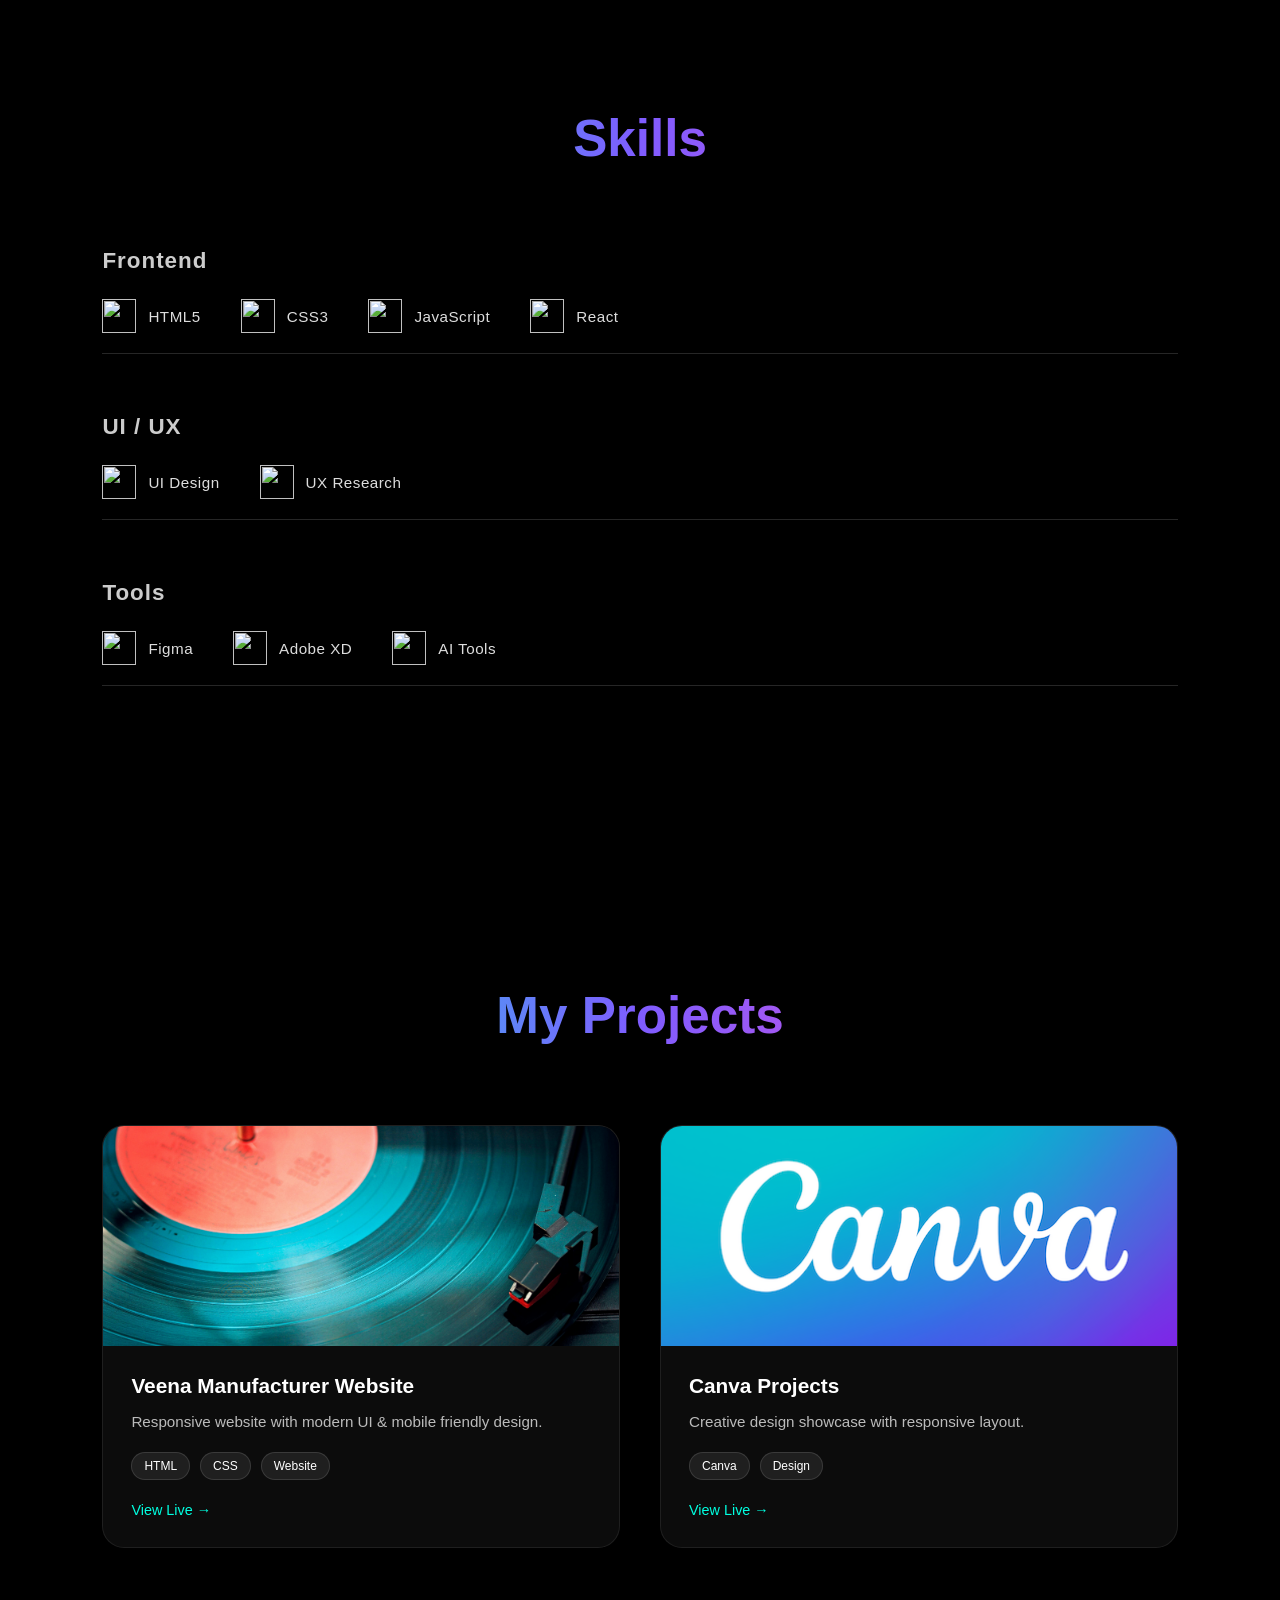
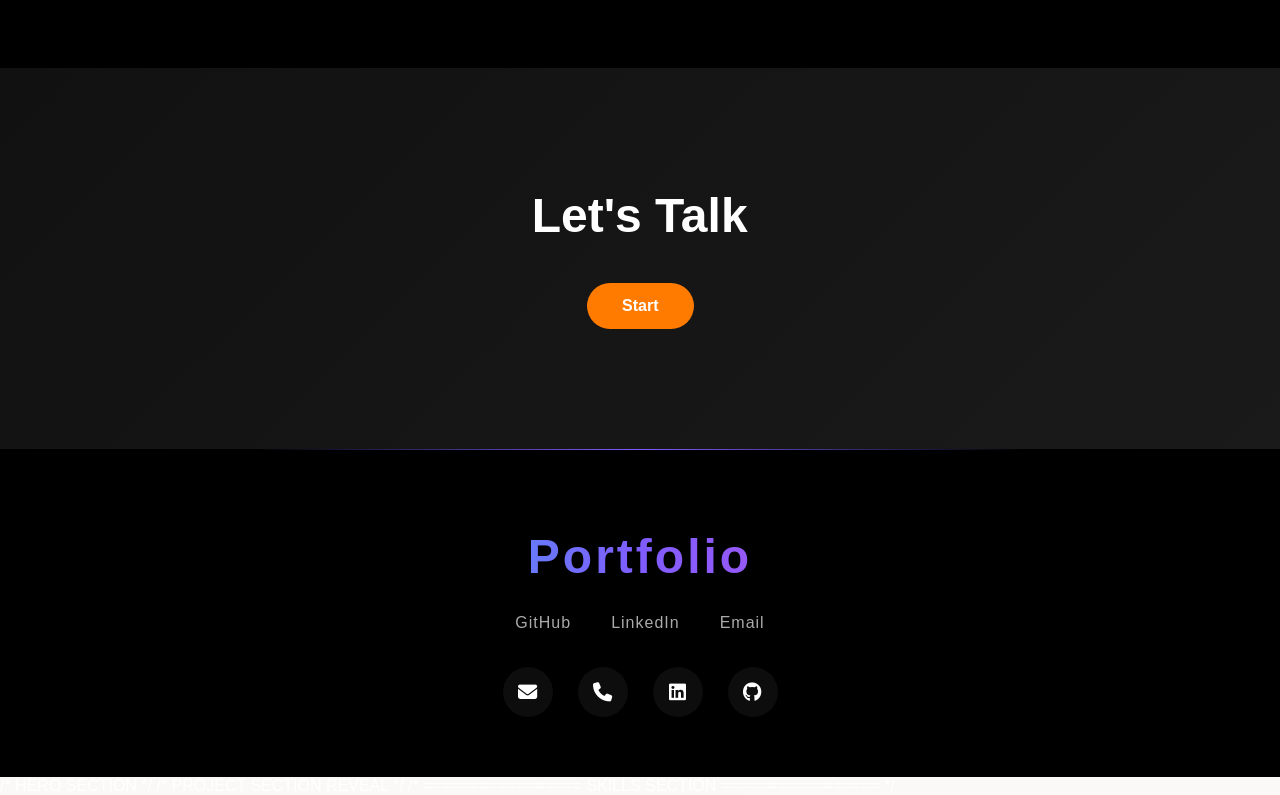
==== commit b5259858: "add profile pic" ====
--- a/index.html
+++ b/index.html
@@ -14,10 +14,11 @@
   <!-- ICONS -->
   <link rel="stylesheet"
         href="https://cdnjs.cloudflare.com/ajax/libs/font-awesome/6.5.0/css/all.min.css">
+        <link href="https://unpkg.com/aos@2.3.4/dist/aos.css" rel="stylesheet">
 </head>
 
 <body>
-
+<div class="progress-bar" id="progressBar"></div>
 <!-- =====================================================
  NAVBAR
 ===================================================== -->
@@ -46,38 +47,41 @@
 ===================================================== -->
 <section id="home" class="hero">
 
-  <!-- UNICORN BACKGROUND -->
-  <div class="hero-bg">
-    <div data-us-project="hMDwMJTTZUJYWFnDPEpI" class="unicorn-canvas"></div>
-  </div>
-
-  <!-- CONTENT -->
-  <div class="hero-content">
-    <h1 class="hero-title">
-      Hi, I'm <span>Saravanan</span>
-    </h1>
-
-    <h2 class="hero-role">
-      Fresher Front-End Developer <span>&</span> <strong>UI/UX Designer</strong>
-    </h2>
-
-    <p class="hero-desc">
-      I design and build clean, responsive, and user-friendly websites
-      with a strong focus on modern UI.
-    </p>
-
-    <div class="hero-buttons">
-      <a href="#projects" class="btn primary">View Projects</a>
-      <a href="#contact" class="btn outline">Hire Me</a>
-      <a href="./UI UX Designer_saravanan_resume.pdf"
-         class="btn outline"
-         download>
-        Download Resume
-      </a>
-    </div>
-  </div>
-</section>
-
+  <div class="hero-inner">
+
+    <div class="hero-content">
+      <p class="hero-top">CRAFTING DIGITAL EXPERIENCES</p>
+
+      <h1 class="hero-name">
+        I’m <span>Saravanan</span>
+      </h1>
+
+      <h2 class="hero-role">
+        Front-End Developer <span class="divider">|</span> UI/UX Designer
+      </h2>
+
+      <p class="hero-desc">
+        I build modern, responsive web experiences that are clean, fast, and user-focused.
+      </p>
+
+      <div class="hero-buttons">
+        <a href="#projects" class="btn primary">View Projects</a>
+        <a href="#contact" class="btn outline">Hire Me</a>
+        <a href="./UI UX Designer_saravanan_resume.pdf" class="btn outline" download>
+          Download Resume
+        </a>
+      </div>
+    </div>
+
+    <div class="hero-image">
+      <div class="image-wrapper">
+        <img src="./working man" alt="Saravanan Working" />
+      </div>
+    </div>
+
+  </div>
+
+</section>
 
 <!-- =====================================================
  ABOUT
@@ -118,6 +122,7 @@
     </div>
 
   </div>
+  
 </section>
 
 
@@ -160,10 +165,11 @@
  PROJECTS
 ===================================================== -->
 <section id="projects" class="projects">
-  <h2>My Projects</h2>
+  <h2 class="section-title">My Projects</h2>
 
   <div class="projects-grid">
 
+    <!-- Project 1 -->
     <a href="https://saravanan72386.github.io/Thangavel-veenai-manufacturer/"
        target="_blank"
        class="project-card">
@@ -173,13 +179,14 @@
       <div class="project-info">
         <h3>Veena Manufacturer Website</h3>
         <p>Responsive website with modern UI & mobile friendly design.</p>
-        <div class="project-tags"><span>HTML</span><span>CSS</span><span>Website</span></div>
+        <div class="project-tags">
+          <span>HTML</span><span>CSS</span><span>Website</span>
+        </div>
         <span class="view-live">View Live →</span>
       </div>
     </a>
 
-    <div class="projects-grid">
-
+    <!-- Project 2 -->
     <a href="https://saravananprofile.my.canva.site/"
        target="_blank"
        class="project-card">
@@ -187,12 +194,16 @@
         <img src="./canva" alt="Canva Projects">
       </div>
       <div class="project-info">
-        <h3>Canva projects</h3>
-        <p>Responsive website with modern UI & mobile friendly design.</p>
-        <div class="project-tags"><span>Canva</span><span>Website</span></div>
+        <h3>Canva Projects</h3>
+        <p>Creative design showcase with responsive layout.</p>
+        <div class="project-tags">
+          <span>Canva</span><span>Design</span>
+        </div>
         <span class="view-live">View Live →</span>
       </div>
     </a>
+
+  </div>
 </section>
 
 
@@ -225,8 +236,6 @@
 <!-- =====================================================
  SCRIPTS (ALL IN ONE PLACE)
 ===================================================== -->
-<script src="https://cdn.jsdelivr.net/gh/hiunicornstudio/unicornstudio.js@v2.0.5/dist/unicornStudio.umd.js"></script>
-
 <script>
 /* NAV TOGGLE */
 const toggle = document.getElementById("navToggle");
@@ -272,10 +281,109 @@
     portfolioFooter.classList.add("show");
   }
 });
-
-/* UNICORN INIT */
-UnicornStudio && UnicornStudio.init();
-</script>
-
+</script>
+
+<script src="https://unpkg.com/aos@2.3.4/dist/aos.js"></script>
+<script>
+  AOS.init({
+    duration: 1000,
+    once: true
+  });
+</script>
+
+/* HERO SECTION */
+<script>
+
+/* HERO ENTRANCE ANIMATION */
+window.addEventListener("load", () => {
+  document.querySelector(".hero").classList.add("animate");
+});
+
+/* HERO TYPING EFFECT */
+const roleText = document.querySelector(".hero-role");
+const originalText = roleText.innerText;
+roleText.innerText = "";
+
+let i = 0;
+
+function typeEffect(){
+  if(i < originalText.length){
+    roleText.innerText += originalText.charAt(i);
+    i++;
+    setTimeout(typeEffect, 25);
+  }
+}
+
+setTimeout(typeEffect, 800);
+
+/* HERO PARALLAX */
+const heroImage = document.querySelector(".hero-image img");
+
+document.addEventListener("mousemove", (e) => {
+  const x = (window.innerWidth / 2 - e.pageX) / 50;
+  const y = (window.innerHeight / 2 - e.pageY) / 50;
+  heroImage.style.transform = `translate(${x}px, ${y}px)`;
+});
+
+/* ABOUT SECTION REVEAL */
+const aboutSection = document.querySelector(".about");
+
+const aboutObserver = new IntersectionObserver(entries => {
+  if (entries[0].isIntersecting) {
+    aboutSection.classList.add("show");
+  }
+}, { threshold: 0.3 });
+
+aboutObserver.observe(aboutSection);
+</script>
+
+
+/* PROJECT SECTION REVEAL */
+<script>
+const cards = document.querySelectorAll('.project-card');
+
+const projectObserver = new IntersectionObserver((entries) => {
+  entries.forEach(entry => {
+    if (entry.isIntersecting) {
+      entry.target.classList.add('show');
+    }
+  });
+}, { threshold: 0.2 });
+
+cards.forEach(card => {
+  projectObserver.observe(card);
+});
+</script>
+
+/* ================= SKILLS SECTION ================= */
+<script>
+  const skillsSection = document.querySelector(".skills");
+
+  const skillsObserver = new IntersectionObserver(entries => {
+    entries.forEach(entry => {
+      if (entry.isIntersecting) {
+        skillsSection.classList.add("animate");
+      }
+    });
+  }, { threshold: 0.3 });
+
+  skillsObserver.observe(skillsSection);
+</script>
+
+<script>
+  const talkSection = document.querySelector(".lets-talk");
+  const footer = document.querySelector(".portfolio-footer");
+
+  const observer = new IntersectionObserver(entries => {
+    entries.forEach(entry => {
+      if (entry.isIntersecting) {
+        entry.target.classList.add("animate");
+      }
+    });
+  }, { threshold: 0.3 });
+
+  observer.observe(talkSection);
+  observer.observe(footer);
+</script>
 </body>
 </html>
--- a/style.css
+++ b/style.css
@@ -13,8 +13,44 @@
   font-family: Arial, sans-serif;
 }
 
+/* Smooth Scroll */
 html {
   scroll-behavior: smooth;
+}
+
+/* Scroll Progress Bar */
+.progress-bar {
+  position: fixed;
+  top: 0;
+  left: 0;
+  height: 4px;
+  width: 0%;
+  background: #ff7b00;
+  z-index: 9999;
+}
+
+/* Reveal Base */
+.reveal {
+  opacity: 0;
+  transform: translateY(60px);
+  transition: all 0.8s ease;
+}
+
+.reveal.active {
+  opacity: 1;
+  transform: translateY(0);
+}
+
+/* Stagger delay */
+.skill-item {
+  opacity: 0;
+  transform: translateY(40px);
+  transition: 0.6s ease;
+}
+
+/* Parallax smooth */
+.hero-image img {
+  transition: transform 0.2s ease-out;
 }
 
 body {
@@ -168,167 +204,222 @@
 /* ================= HERO SECTION ================= */
 
 .hero {
+  min-height: 100vh;
+  display: flex;
+  align-items: center;
+  justify-content: center;
+  background: #0d0d0d;
+  padding: 0 8%;
   position: relative;
-  height: 100vh;
-  background: #000;
   overflow: hidden;
 }
 
-/* Background wrapper */
-.hero-bg {
-  position: absolute;
-  inset: 0;
-  z-index: 1;
-}
-
-    .unicorn-canvas {
-  position: absolute;
-  inset: 0;
+.hero-inner {
   width: 100%;
-  height: 100%;
-}
-.unicorn-canvas.secondary {
-  opacity: 0.35;
-  mix-blend-mode: screen;
-}
-
-    /* Overlay */
-   .hero::after {
-  content: "";
-  position: absolute;
-  inset: 0;
-  background: linear-gradient(
-    to bottom,
-    rgba(0,0,0,0.35),
-    rgba(0,0,0,0.85)
-  );
-  z-index: 2;
-}
-
-    /* Content */
-    .hero-content {
-      position: relative;
-      z-index: 3;
-      height: 100%;
-      padding: 0 8%;
-      max-width: 900px;
-      display: flex;
-      flex-direction: column;
-      justify-content: center;
-      animation: fadeUp 1.2s ease forwards;
-    }
-
-    .hero-title {
-      font-size: clamp(3rem, 6vw, 5rem);
-      font-weight: 700;
-      margin-bottom: 20px;
-    }
-
-    .hero-title span {
-      background: linear-gradient(90deg, #00ffe0, #7f5cff, #ff4ecd);
-      -webkit-background-clip: text;
-      -webkit-text-fill-color: transparent;
-      animation: glow 3s infinite alternate;
-    }
-
-    .hero-role {
-      font-size: clamp(1.3rem, 2.5vw, 2rem);
-      font-weight: 400;
-      color: #ccc;
-      margin-bottom: 25px;
-    }
-
-    .hero-role span {
-      margin: 0 10px;
-      color: #7f5cff;
-    }
-
-    .hero-desc {
-      max-width: 520px;
-      line-height: 1.8;
-      color: #aaa;
-      margin-bottom: 45px;
-    }
-
-    .hero-buttons {
-      display: flex;
-      gap: 20px;
-      flex-wrap: wrap;
-    }
-
-    .btn {
-      padding: 14px 36px;
-      border-radius: 50px;
-      text-decoration: none;
-      font-weight: 600;
-      font-size: 0.95rem;
-      letter-spacing: 1px;
-      transition: all 0.4s ease;
-    }
-
-    .btn.primary {
-      background: linear-gradient(135deg, #00ffe0, #7f5cff);
-      color: #000;
-      box-shadow: 0 20px 50px rgba(127, 92, 255, 0.5);
-    }
-
-    .btn.primary:hover {
-      transform: translateY(-6px) scale(1.05);
-      box-shadow: 0 30px 80px rgba(0, 255, 224, 0.7);
-    }
-
-    .btn.outline {
-      border: 1px solid rgba(255, 255, 255, 0.25);
-      background: rgba(255, 255, 255, 0.05);
-      color: #fff;
-      padding: 15px;
-      backdrop-filter: blur(12px);
-    }
-
-    .btn.outline:hover {
-      background: linear-gradient(135deg, #7f5cff, #ff4ecd);
-      color: #000;
-      transform: translateY(-6px);
-    }
-
-    @keyframes fadeUp {
-      from {
-        opacity: 0;
-        transform: translateY(40px);
-      }
-      to {
-        opacity: 1;
-        transform: translateY(0);
-      }
-    }
-
-    @keyframes glow {
-      from {
-        text-shadow: 0 0 10px rgba(127, 92, 255, 0.4);
-      }
-      to {
-        text-shadow: 0 0 30px rgba(0, 255, 224, 0.8);
-      }
-    }
-
-    /* Responsive */
-    @media (max-width: 900px) {
-      .hero-content {
-        padding: 0 24px;
-        text-align: center;
-        align-items: center;
-      }
-
-      .hero-desc {
-        max-width: 100%;
-      }
-
-      .hero-buttons {
-        justify-content: center;
-      }
-    }
-/* ================= ABOUT SECTION ================= */
-
+  max-width: 1200px;
+  display: flex;
+  align-items: center;
+  justify-content: space-between;
+  gap: 80px;
+}
+
+/* TOP TEXT */
+.hero-top {
+  font-size: 40px;
+  letter-spacing: 3px;
+  color: #777;
+  margin-bottom: 20px;
+}
+
+/* NAME */
+.hero-name {
+  font-size: 60px;
+  font-weight: 700;
+  margin-bottom: 15px;
+  line-height: 1.1;
+}
+
+.hero-name span {
+  background: linear-gradient(90deg, #cc00ff, #0000ff);
+  -webkit-background-clip: text;
+  -webkit-text-fill-color: transparent;
+}
+
+/* ROLE */
+.hero-role {
+  font-size: 20px;
+  font-weight: 600;
+  margin-bottom: 20px;
+   background: linear-gradient(90deg, #4c00ff69, #8000ff99);
+  -webkit-background-clip: text;
+  -webkit-text-fill-color: transparent;
+}
+
+.divider {
+  margin: 0 12px;
+  opacity: 0.6;
+}
+
+/* DESCRIPTION */
+.hero-desc {
+  font-size: 16px;
+  color: #b5b5b5;
+  line-height: 1.8;
+  margin-bottom: 35px;
+  max-width: 500px;
+}
+
+/* BUTTONS */
+.hero-buttons {
+  display: flex;
+  gap: 18px;
+  flex-wrap: wrap;
+}
+
+.btn {
+  padding: 14px 30px;
+  border-radius: 50px;
+  text-decoration: none;
+  font-weight: 500;
+  transition: 0.3s ease;
+}
+
+.primary {
+  background: linear-gradient(135deg, #0000ff, #2ab1ff);
+  color: white;
+  box-shadow: 0 15px 35px rgba(255, 123, 0, 0.3);
+}
+
+.primary:hover {
+  transform: translateY(-4px);
+}
+
+.outline {
+  border: 1px solid #444;
+  color: white;
+}
+
+.outline:hover {
+  border-color: #0059ff;
+  color: #00a2ff;
+}
+
+/* IMAGE */
+.hero-image {
+  display: flex;
+  justify-content: center;
+}
+
+.image-wrapper {
+  width: 420px;
+  height: 420px;
+  border-radius: 50%;
+  background: radial-gradient(circle, rgba(0, 102, 255, 0.3) 0%, transparent 70%);
+  display: flex;
+  align-items: center;
+  justify-content: center;
+  animation: float 5s ease-in-out infinite;
+}
+
+.image-wrapper img {
+  width: 85%;
+}
+
+@keyframes float {
+  0% { transform: translateY(0); }
+  50% { transform: translateY(-18px); }
+  100% { transform: translateY(0); }
+}
+
+/* RESPONSIVE */
+@media (max-width: 768px) {
+
+  .hero-inner {
+    flex-direction: column;
+    text-align: center;
+    gap: 40px;
+  }
+
+  .hero-name {
+    font-size: 38px;
+  }
+
+  .hero-role {
+    font-size: 16px;
+  }
+
+  .hero-desc {
+    font-size: 14px;
+  }
+
+  .hero-buttons {
+    justify-content: center;
+  }
+
+  .btn {
+    width: 100%;
+    max-width: auto;
+  }
+
+  .image-wrapper {
+    width: 260px;
+    height: 260px;
+  }
+}
+/* ================= NEW HERO SECTION ANIMATE ================= */
+/* HERO BASE ANIMATION STATE */
+.hero-top,
+.hero-name,
+.hero-desc,
+.hero-buttons {
+  opacity: 0;
+  transform: translateY(40px);
+}
+
+/* ACTIVE STATE */
+.hero.animate .hero-top {
+  animation: fadeUp 0.8s ease forwards;
+}
+
+.hero.animate .hero-name {
+  animation: fadeUp 0.8s ease 0.3s forwards;
+}
+
+.hero.animate .hero-desc {
+  animation: fadeUp 0.8s ease 0.6s forwards;
+}
+
+.hero.animate .hero-buttons {
+  animation: fadeUp 0.8s ease 0.9s forwards;
+}
+
+/* IMAGE FLOAT */
+.image-wrapper {
+  animation: float 4s ease-in-out infinite;
+}
+
+/* BUTTON HOVER */
+.hero-buttons .btn {
+  transition: 0.3s ease;
+}
+
+.hero-buttons .btn:hover {
+  transform: translateY(-5px) scale(1.05);
+}
+
+/* KEYFRAMES */
+@keyframes fadeUp {
+  to {
+    opacity: 1;
+    transform: translateY(0);
+  }
+}
+
+@keyframes float {
+  0% { transform: translateY(0px); }
+  50% { transform: translateY(-15px); }
+  100% { transform: translateY(0px); }
+}
 /* ================= ABOUT SECTION ================= */
 
 .about {
@@ -454,6 +545,59 @@
   }
 }
 
+/* ABOUT BASE */
+
+.about.show {
+  opacity: 1;
+  transform: translateY(0);
+}
+
+/* HIGHLIGHTS SLIDE */
+.about-highlights {
+  display: flex;
+  gap: 30px;
+}
+
+.about-highlights .flip-card {
+  opacity: 0;
+  transform: translateX(-60px);
+  transition: 0.8s ease;
+}
+
+.about.show .flip-card:nth-child(1) {
+  transform: translateX(0);
+  opacity: 1;
+  transition-delay: 0.3s;
+}
+
+.about.show .flip-card:nth-child(2) {
+  transform: translateX(0);
+  opacity: 1;
+  transition-delay: 0.6s;
+}
+
+/* GLASS CARD ZOOM */
+.glass-card {
+  opacity: 0;
+  transform: scale(0.9);
+  transition: 0.8s ease;
+}
+
+.about.show .glass-card {
+  opacity: 1;
+  transform: scale(1);
+  transition-delay: 0.8s;
+}
+
+/* HOVER EFFECT */
+.flip-card {
+  transition: transform 0.4s ease;
+}
+
+.flip-card:hover {
+  transform: translateY(-10px);
+}
+
 /* ================= SKILLS ================= */
 
 .skills {
@@ -668,75 +812,75 @@
 /* LETS TALK */
 /* ================= LET'S TALK SECTION ================= */
 
+/* LETS TALK SECTION */
 .lets-talk {
-  position: relative;
-  min-height: 70vh;
-  background: radial-gradient(circle at top, #111 0%, #000 60%);
-  display: flex;
-  flex-direction: column;
-  align-items: center;
-  justify-content: center;
+  padding: 120px 8%;
+  background: linear-gradient(135deg, #111, #1a1a1a);
   text-align: center;
+  color: #fff;
   overflow: hidden;
 }
 
-.lets-talk::before {
-  content: "";
-  position: absolute;
-  inset: 0;
-  background: linear-gradient(120deg, #00ffe0, #7f5cff, #ff4ecd);
-  opacity: 0.08;
-  animation: gradientShift 10s infinite alternate;
-}
-
 .lets-talk h1 {
-  font-size: clamp(3rem, 6vw, 5rem);
-  font-weight: 700;
-  letter-spacing: 2px;
+  font-size: 48px;
+  margin-bottom: 40px;
+  opacity: 0;
+  transform: scale(0.8);
+}
+
+/* BUTTON */
+.talk-btn {
+  padding: 14px 35px;
+  border-radius: 40px;
+  border: none;
+  background: #ff7b00;
   color: #fff;
-  margin-bottom: 40px;
-  z-index: 1;
-  animation: fadeUp 1.2s ease forwards;
-}
-
-/* ===== BUTTON ===== */
-
-.talk-btn {
-  padding: 16px 50px;
-  font-size: 1.1rem;
+  font-size: 16px;
   font-weight: 600;
-  letter-spacing: 1px;
-  color: #000;
-  background: linear-gradient(135deg, #00ffe0, #7f5cff);
-  border: none;
-  border-radius: 50px;
   cursor: pointer;
-  position: relative;
-  z-index: 1;
-  transition: transform 0.4s ease, box-shadow 0.4s ease;
-  box-shadow: 0 15px 40px rgba(127, 92, 255, 0.4);
-}
-
-.talk-btn::after {
-  content: "";
-  position: absolute;
-  inset: -3px;
-  border-radius: 50px;
-  background: linear-gradient(135deg, #00ffe0, #ff4ecd);
+  transition: 0.3s ease;
+  box-shadow: 0 0 0 rgba(255, 123, 0, 0.6);
+}
+
+/* Glow pulse animation */
+.talk-btn:hover {
+  animation: glowPulse 1.2s infinite alternate;
+}
+
+/* Active animation trigger */
+.lets-talk.animate h1 {
+  animation: zoomFade 1s ease forwards;
+}
+
+.lets-talk.animate .talk-btn {
+  animation: slideUpBtn 1s ease 0.4s forwards;
   opacity: 0;
-  z-index: -1;
-  transition: opacity 0.4s ease;
-}
-
-.talk-btn:hover {
-  transform: translateY(-6px) scale(1.05);
-  box-shadow: 0 25px 60px rgba(0, 255, 224, 0.5);
-}
-
-.talk-btn:hover::after {
-  opacity: 1;
-}
-
+  transform: translateY(40px);
+}
+
+/* KEYFRAMES */
+@keyframes zoomFade {
+  to {
+    opacity: 1;
+    transform: scale(1);
+  }
+}
+
+@keyframes slideUpBtn {
+  to {
+    opacity: 1;
+    transform: translateY(0);
+  }
+}
+
+@keyframes glowPulse {
+  from {
+    box-shadow: 0 0 10px rgba(255,123,0,0.4);
+  }
+  to {
+    box-shadow: 0 0 25px rgba(255,123,0,0.9);
+  }
+}
 /* ================= FOOTER ================= */
 
 .portfolio-footer {
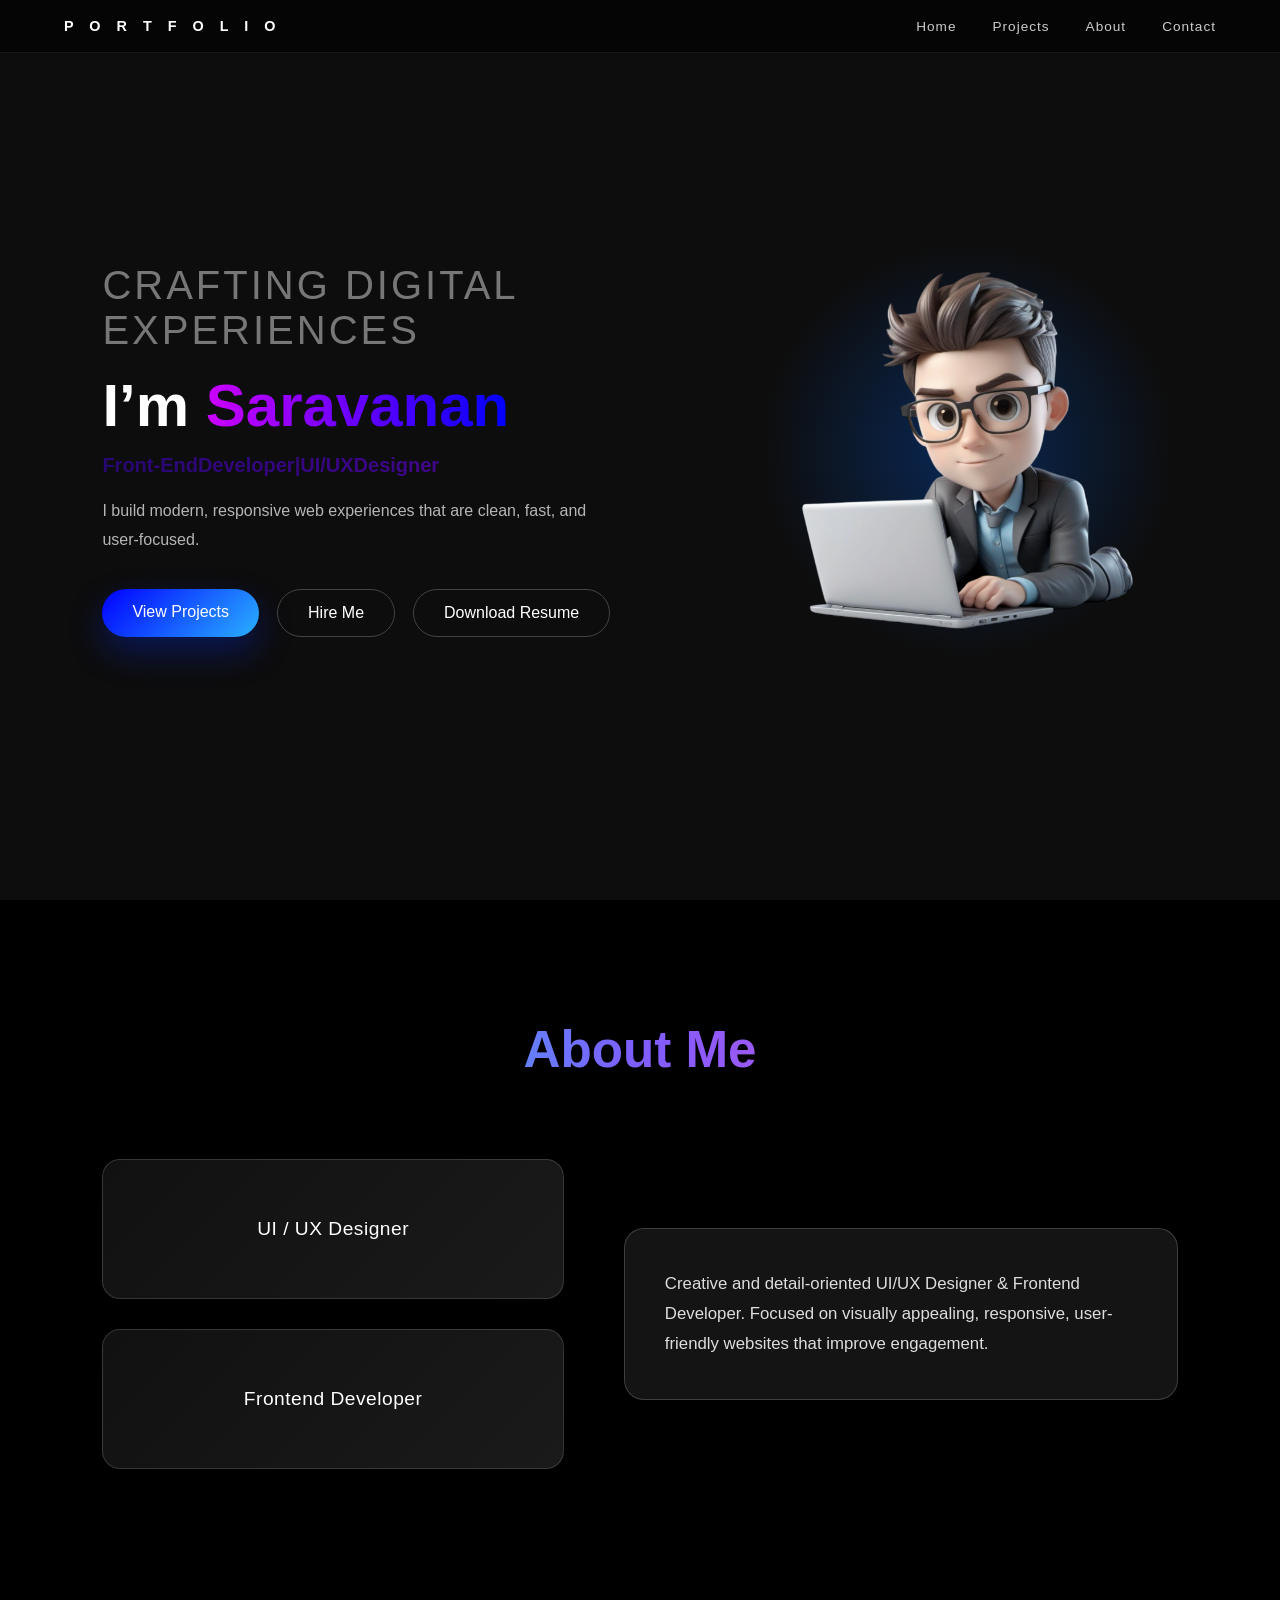
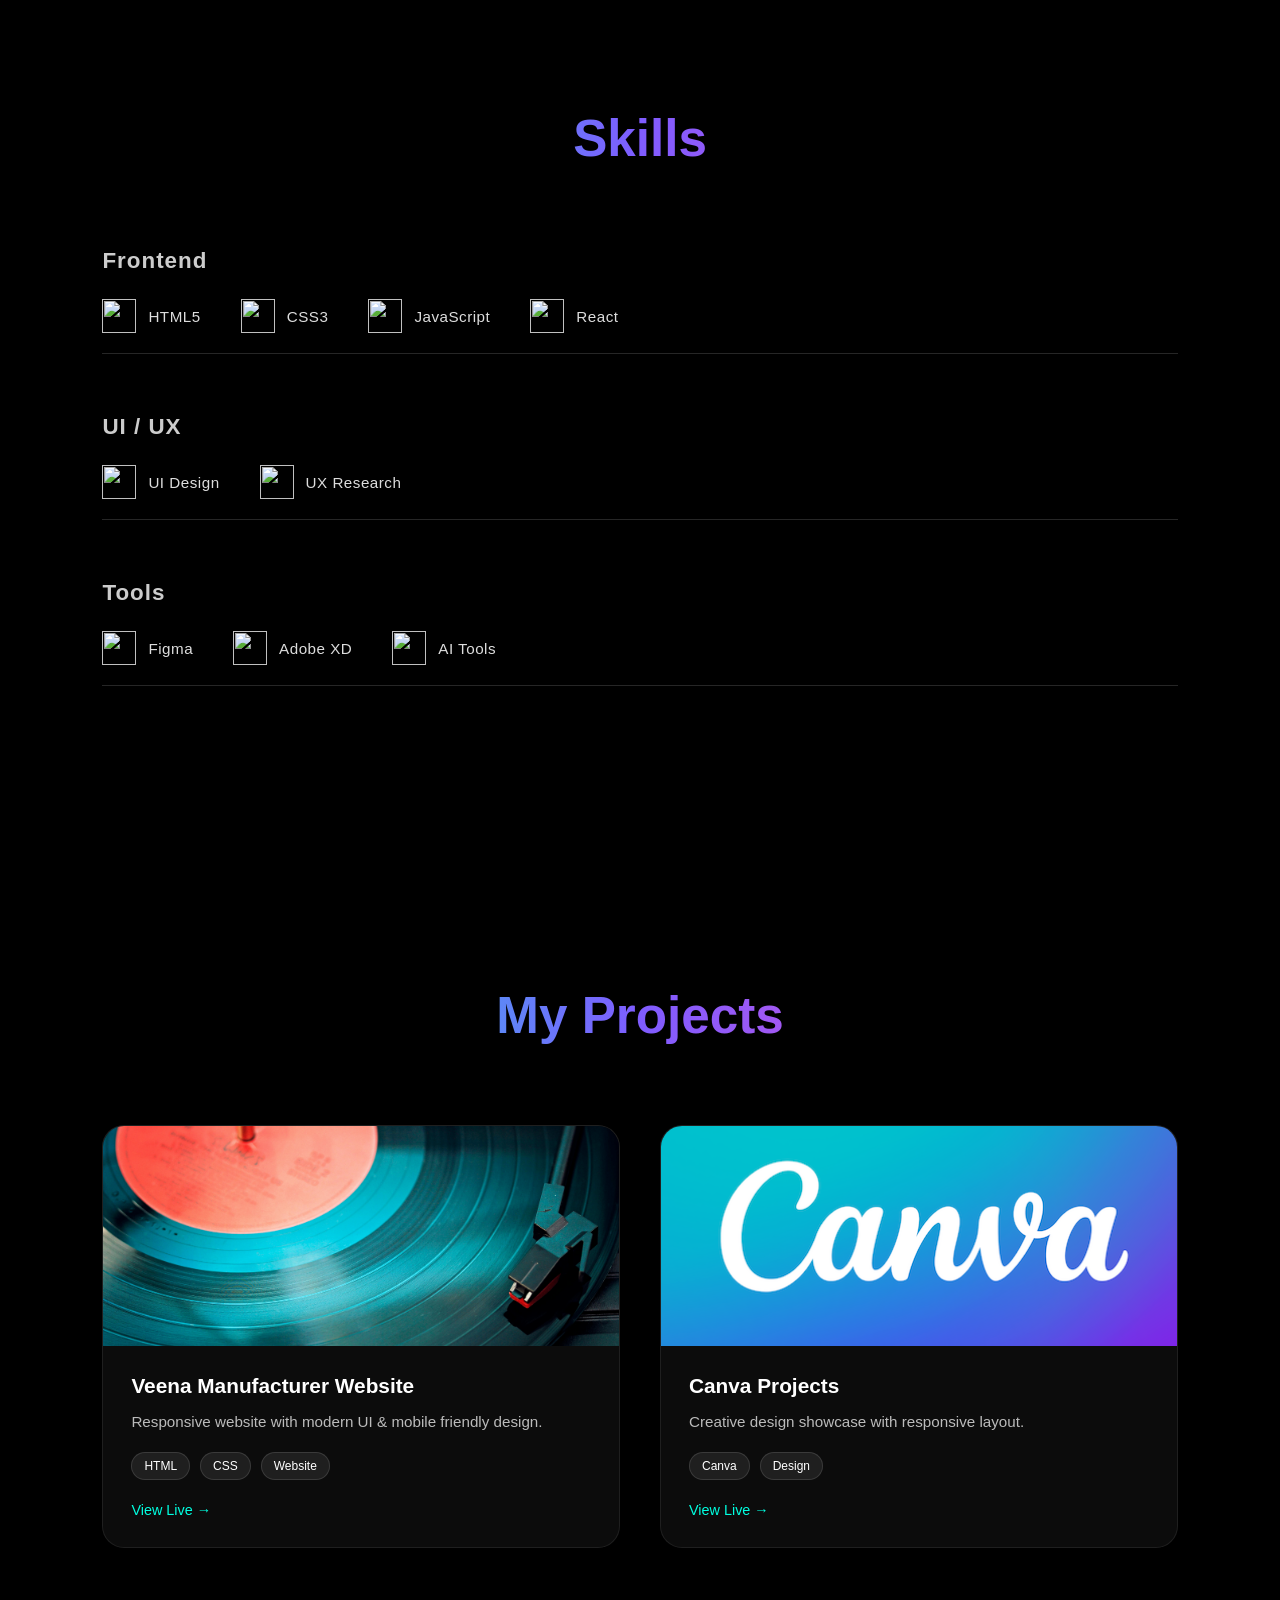
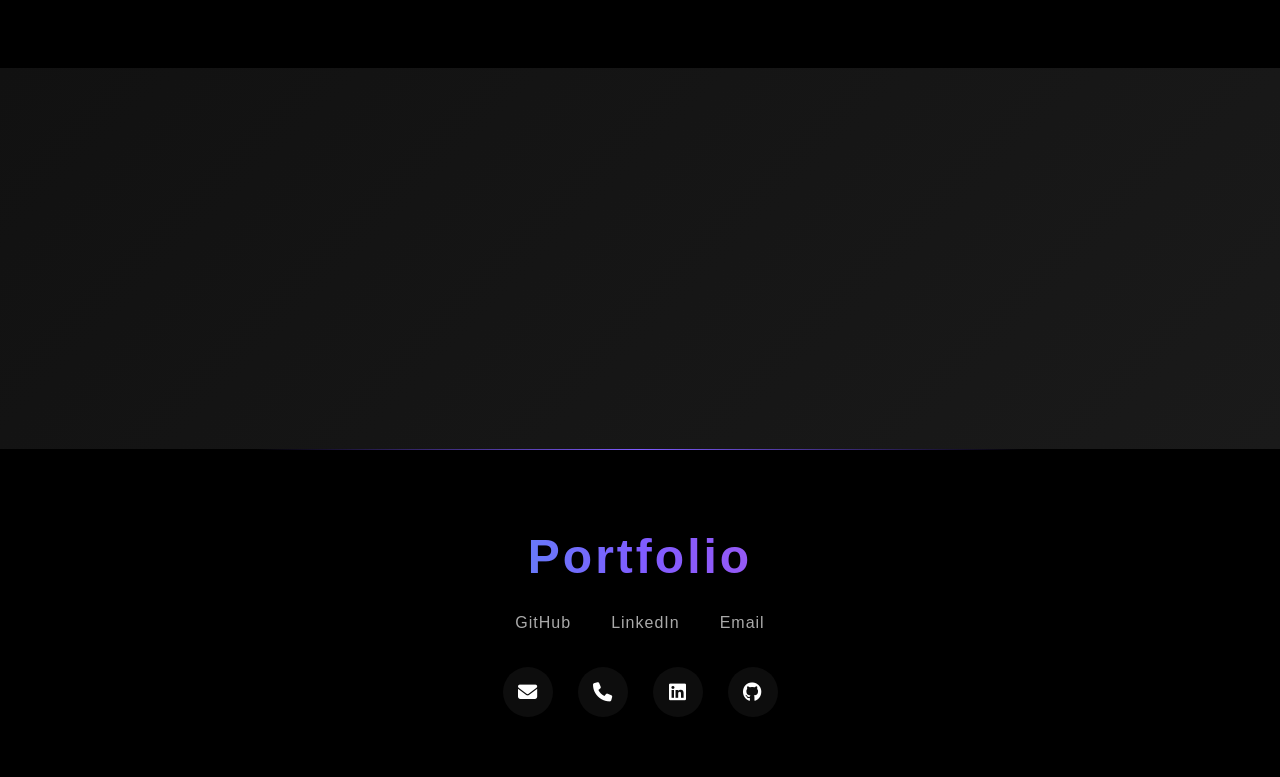
==== commit ec06b34d: "add script" ====
--- a/index.html
+++ b/index.html
@@ -87,13 +87,13 @@
  ABOUT
 ===================================================== -->
 <section id="about" class="about">
-  <h2>About Me</h2>
+  <h2 class="reveal fade-up">About Me</h2>
 
   <div class="about-layout">
 
     <div class="about-highlights">
 
-      <div class="flip-card gradient-card">
+      <div class="flip-card gradient-card reveal slide-left">
         <div class="flip-card-inner">
           <div class="flip-card-front">UI / UX Designer</div>
           <div class="flip-card-back">
@@ -102,7 +102,7 @@
         </div>
       </div>
 
-      <div class="flip-card gradient-card">
+      <div class="flip-card gradient-card reveal slide-right delay-1">
         <div class="flip-card-inner">
           <div class="flip-card-front">Frontend Developer</div>
           <div class="flip-card-back">
@@ -113,7 +113,7 @@
 
     </div>
 
-    <div class="glass-card">
+    <div class="glass-card reveal fade-up delay-2">
       <p>
         Creative and detail-oriented UI/UX Designer & Frontend Developer.
         Focused on visually appealing, responsive, user-friendly websites
@@ -122,7 +122,6 @@
     </div>
 
   </div>
-  
 </section>
 
 
@@ -130,32 +129,32 @@
  SKILLS
 ===================================================== -->
 <section id="skills" class="skills">
-  <h2 class="skills-title">Skills</h2>
-
-  <div class="skill-row">
+  <h2 class="skills-title reveal zoom-in">Skills</h2>
+
+  <div class="skill-row reveal fade-up">
     <h3>Frontend</h3>
     <div class="skill-line">
-      <div class="skill-item"><img src="https://cdn.jsdelivr.net/gh/devicons/devicon/icons/html5/html5-original.svg"><span>HTML5</span></div>
-      <div class="skill-item"><img src="https://cdn.jsdelivr.net/gh/devicons/devicon/icons/css3/css3-original.svg"><span>CSS3</span></div>
-      <div class="skill-item"><img src="https://cdn.jsdelivr.net/gh/devicons/devicon/icons/javascript/javascript-original.svg"><span>JavaScript</span></div>
-      <div class="skill-item"><img src="https://cdn.jsdelivr.net/gh/devicons/devicon/icons/react/react-original.svg"><span>React</span></div>
-    </div>
-  </div>
-
-  <div class="skill-row">
+      <div class="skill-item pop"><img src="https://cdn.jsdelivr.net/gh/devicons/devicon/icons/html5/html5-original.svg"><span>HTML5</span></div>
+      <div class="skill-item pop"><img src="https://cdn.jsdelivr.net/gh/devicons/devicon/icons/css3/css3-original.svg"><span>CSS3</span></div>
+      <div class="skill-item pop"><img src="https://cdn.jsdelivr.net/gh/devicons/devicon/icons/javascript/javascript-original.svg"><span>JavaScript</span></div>
+      <div class="skill-item pop"><img src="https://cdn.jsdelivr.net/gh/devicons/devicon/icons/react/react-original.svg"><span>React</span></div>
+    </div>
+  </div>
+
+  <div class="skill-row reveal fade-up delay-1">
     <h3>UI / UX</h3>
     <div class="skill-line">
-      <div class="skill-item"><img src="https://cdn-icons-png.flaticon.com/512/5968/5968705.png"><span>UI Design</span></div>
-      <div class="skill-item"><img src="https://cdn-icons-png.flaticon.com/512/5968/5968672.png"><span>UX Research</span></div>
-    </div>
-  </div>
-
-  <div class="skill-row">
+      <div class="skill-item pop"><img src="https://cdn-icons-png.flaticon.com/512/5968/5968705.png"><span>UI Design</span></div>
+      <div class="skill-item pop"><img src="https://cdn-icons-png.flaticon.com/512/5968/5968672.png"><span>UX Research</span></div>
+    </div>
+  </div>
+
+  <div class="skill-row reveal fade-up delay-2">
     <h3>Tools</h3>
     <div class="skill-line">
-      <div class="skill-item"><img src="https://cdn.jsdelivr.net/gh/devicons/devicon/icons/figma/figma-original.svg"><span>Figma</span></div>
-      <div class="skill-item"><img src="https://cdn.jsdelivr.net/gh/devicons/devicon/icons/xd/xd-plain.svg"><span>Adobe XD</span></div>
-      <div class="skill-item"><img src="https://cdn-icons-png.flaticon.com/512/4712/4712109.png"><span>AI Tools</span></div>
+      <div class="skill-item pop"><img src="https://cdn.jsdelivr.net/gh/devicons/devicon/icons/figma/figma-original.svg"><span>Figma</span></div>
+      <div class="skill-item pop"><img src="https://cdn.jsdelivr.net/gh/devicons/devicon/icons/xd/xd-plain.svg"><span>Adobe XD</span></div>
+      <div class="skill-item pop"><img src="https://cdn-icons-png.flaticon.com/512/4712/4712109.png"><span>AI Tools</span></div>
     </div>
   </div>
 </section>
@@ -210,9 +209,9 @@
 <!-- =====================================================
  CONTACT + FOOTER
 ===================================================== -->
-<section id="contact" class="lets-talk">
-  <h1>Let's Talk</h1>
-  <button class="talk-btn">Start</button>
+<section class="lets-talk">
+  <h1 class="reveal zoom-in">Let's Work Together</h1>
+  <button class="talk-btn reveal slide-up delay-1">Let's Talk</button>
 </section>
 
 <footer class="portfolio-footer" id="portfolioFooter">
@@ -291,99 +290,63 @@
   });
 </script>
 
-/* HERO SECTION */
 <script>
 
-/* HERO ENTRANCE ANIMATION */
+/* ================= HERO SECTION ================= */
+
+/* HERO ENTRANCE */
 window.addEventListener("load", () => {
-  document.querySelector(".hero").classList.add("animate");
+  document.querySelector(".hero")?.classList.add("animate");
 });
 
 /* HERO TYPING EFFECT */
 const roleText = document.querySelector(".hero-role");
-const originalText = roleText.innerText;
-roleText.innerText = "";
-
-let i = 0;
-
-function typeEffect(){
-  if(i < originalText.length){
-    roleText.innerText += originalText.charAt(i);
-    i++;
-    setTimeout(typeEffect, 25);
+
+if (roleText) {
+  const originalText = roleText.innerText;
+  roleText.innerText = "";
+
+  let i = 0;
+
+  function typeEffect() {
+    if (i < originalText.length) {
+      roleText.innerText += originalText.charAt(i);
+      i++;
+      setTimeout(typeEffect, 25);
+    }
   }
+
+  setTimeout(typeEffect, 800);
 }
-
-setTimeout(typeEffect, 800);
 
 /* HERO PARALLAX */
 const heroImage = document.querySelector(".hero-image img");
 
-document.addEventListener("mousemove", (e) => {
-  const x = (window.innerWidth / 2 - e.pageX) / 50;
-  const y = (window.innerHeight / 2 - e.pageY) / 50;
-  heroImage.style.transform = `translate(${x}px, ${y}px)`;
-});
-
-/* ABOUT SECTION REVEAL */
-const aboutSection = document.querySelector(".about");
-
-const aboutObserver = new IntersectionObserver(entries => {
-  if (entries[0].isIntersecting) {
-    aboutSection.classList.add("show");
-  }
-}, { threshold: 0.3 });
-
-aboutObserver.observe(aboutSection);
-</script>
-
-
-/* PROJECT SECTION REVEAL */
-<script>
-const cards = document.querySelectorAll('.project-card');
-
-const projectObserver = new IntersectionObserver((entries) => {
+if (heroImage) {
+  document.addEventListener("mousemove", (e) => {
+    const x = (window.innerWidth / 2 - e.pageX) / 50;
+    const y = (window.innerHeight / 2 - e.pageY) / 50;
+    heroImage.style.transform = `translate(${x}px, ${y}px)`;
+  });
+}
+
+/* ================= UNIVERSAL INFINITE SCROLL ANIMATION ================= */
+
+const reveals = document.querySelectorAll(".reveal");
+
+const observer = new IntersectionObserver((entries) => {
   entries.forEach(entry => {
     if (entry.isIntersecting) {
-      entry.target.classList.add('show');
+      entry.target.classList.add("animate");
+    } else {
+      entry.target.classList.remove("animate"); // infinite reset
     }
   });
-}, { threshold: 0.2 });
-
-cards.forEach(card => {
-  projectObserver.observe(card);
-});
-</script>
-
-/* ================= SKILLS SECTION ================= */
-<script>
-  const skillsSection = document.querySelector(".skills");
-
-  const skillsObserver = new IntersectionObserver(entries => {
-    entries.forEach(entry => {
-      if (entry.isIntersecting) {
-        skillsSection.classList.add("animate");
-      }
-    });
-  }, { threshold: 0.3 });
-
-  skillsObserver.observe(skillsSection);
-</script>
-
-<script>
-  const talkSection = document.querySelector(".lets-talk");
-  const footer = document.querySelector(".portfolio-footer");
-
-  const observer = new IntersectionObserver(entries => {
-    entries.forEach(entry => {
-      if (entry.isIntersecting) {
-        entry.target.classList.add("animate");
-      }
-    });
-  }, { threshold: 0.3 });
-
-  observer.observe(talkSection);
-  observer.observe(footer);
+}, { threshold: 0.25 });
+
+reveals.forEach(el => observer.observe(el));
+
+
 </script>
 </body>
 </html>
--- a/style.css
+++ b/style.css
@@ -287,7 +287,7 @@
 .primary {
   background: linear-gradient(135deg, #0000ff, #2ab1ff);
   color: white;
-  box-shadow: 0 15px 35px rgba(255, 123, 0, 0.3);
+  box-shadow: 0 15px 35px rgba(0, 47, 255, 0.3);
 }
 
 .primary:hover {
@@ -811,8 +811,8 @@
 /* ================= CONTACT ================= */
 /* LETS TALK */
 /* ================= LET'S TALK SECTION ================= */
-
-/* LETS TALK SECTION */
+/* ================= LETS TALK ================= */
+
 .lets-talk {
   padding: 120px 8%;
   background: linear-gradient(135deg, #111, #1a1a1a);
@@ -824,11 +824,8 @@
 .lets-talk h1 {
   font-size: 48px;
   margin-bottom: 40px;
-  opacity: 0;
-  transform: scale(0.8);
-}
-
-/* BUTTON */
+}
+
 .talk-btn {
   padding: 14px 35px;
   border-radius: 40px;
@@ -838,49 +835,15 @@
   font-size: 16px;
   font-weight: 600;
   cursor: pointer;
-  transition: 0.3s ease;
-  box-shadow: 0 0 0 rgba(255, 123, 0, 0.6);
-}
-
-/* Glow pulse animation */
+  transition: transform 0.3s ease, box-shadow 0.3s ease;
+}
+
 .talk-btn:hover {
-  animation: glowPulse 1.2s infinite alternate;
-}
-
-/* Active animation trigger */
-.lets-talk.animate h1 {
-  animation: zoomFade 1s ease forwards;
-}
-
-.lets-talk.animate .talk-btn {
-  animation: slideUpBtn 1s ease 0.4s forwards;
-  opacity: 0;
-  transform: translateY(40px);
-}
-
-/* KEYFRAMES */
-@keyframes zoomFade {
-  to {
-    opacity: 1;
-    transform: scale(1);
-  }
-}
-
-@keyframes slideUpBtn {
-  to {
-    opacity: 1;
-    transform: translateY(0);
-  }
-}
-
-@keyframes glowPulse {
-  from {
-    box-shadow: 0 0 10px rgba(255,123,0,0.4);
-  }
-  to {
-    box-shadow: 0 0 25px rgba(255,123,0,0.9);
-  }
-}
+  transform: translateY(-4px);
+  box-shadow: 0 10px 25px rgba(255,123,0,0.5);
+}
+
+
 /* ================= FOOTER ================= */
 
 .portfolio-footer {
@@ -888,7 +851,6 @@
   padding: 80px 20px 60px;
   text-align: center;
   position: relative;
-  overflow: hidden;
 }
 
 .portfolio-footer::before {
@@ -902,8 +864,6 @@
   transform: translateX(-50%);
 }
 
-/* LOGO */
-
 .footer-logo {
   font-size: 3rem;
   font-weight: 700;
@@ -912,10 +872,7 @@
   -webkit-background-clip: text;
   -webkit-text-fill-color: transparent;
   margin-bottom: 30px;
-  animation: glowText 3s infinite alternate;
-}
-
-/* LINKS */
+}
 
 .footer-links {
   display: flex;
@@ -953,8 +910,6 @@
   width: 100%;
 }
 
-/* ICONS */
-
 .footer-icons {
   display: flex;
   justify-content: center;
@@ -976,40 +931,27 @@
 }
 
 .footer-icons a:hover {
-  transform: translateY(-6px) rotate(8deg);
+  transform: translateY(-6px);
   box-shadow: 0 10px 30px rgba(127, 92, 255, 0.5);
 }
 
-/* ================= ANIMATIONS ================= */
-
-@keyframes fadeUp {
-  from {
-    opacity: 0;
-    transform: translateY(40px);
-  }
-  to {
-    opacity: 1;
-    transform: translateY(0);
-  }
-}
-
-@keyframes gradientShift {
-  0% {
-    filter: hue-rotate(0deg);
-  }
-  100% {
-    filter: hue-rotate(120deg);
-  }
-}
-
-@keyframes glowText {
-  from {
-    text-shadow: 0 0 10px rgba(127, 92, 255, 0.4);
-  }
-  to {
-    text-shadow: 0 0 30px rgba(0, 255, 224, 0.8);
-  }
-}
+
+/* ================= UNIVERSAL REVEAL ================= */
+
+.reveal {
+  opacity: 0;
+  transform: translateY(50px);
+  transition: all 0.8s ease;
+}
+
+.reveal.animate {
+  opacity: 1;
+  transform: translateY(0);
+}
+
+.delay-1 { transition-delay: 0.2s; }
+.delay-2 { transition-delay: 0.4s; }
+
 
 /* ================= RESPONSIVE ================= */
 
@@ -1126,3 +1068,45 @@
     padding: 90px 20px;
   }
 }
+
+
+
+/* Base Reveal */
+.reveal {
+  opacity: 0;
+  transition: all 0.8s ease;
+}
+
+/* Fade Up */
+.fade-up {
+  transform: translateY(40px);
+}
+
+.fade-up.animate {
+  opacity: 1;
+  transform: translateY(0);
+}
+
+/* Slide Left */
+.slide-left {
+  transform: translateX(-60px);
+}
+
+.slide-left.animate {
+  opacity: 1;
+  transform: translateX(0);
+}
+
+/* Slide Right */
+.slide-right {
+  transform: translateX(60px);
+}
+
+.slide-right.animate {
+  opacity: 1;
+  transform: translateX(0);
+}
+
+/* Delays */
+.delay-1 { transition-delay: 0.2s; }
+.delay-2 { transition-delay: 0.4s; }
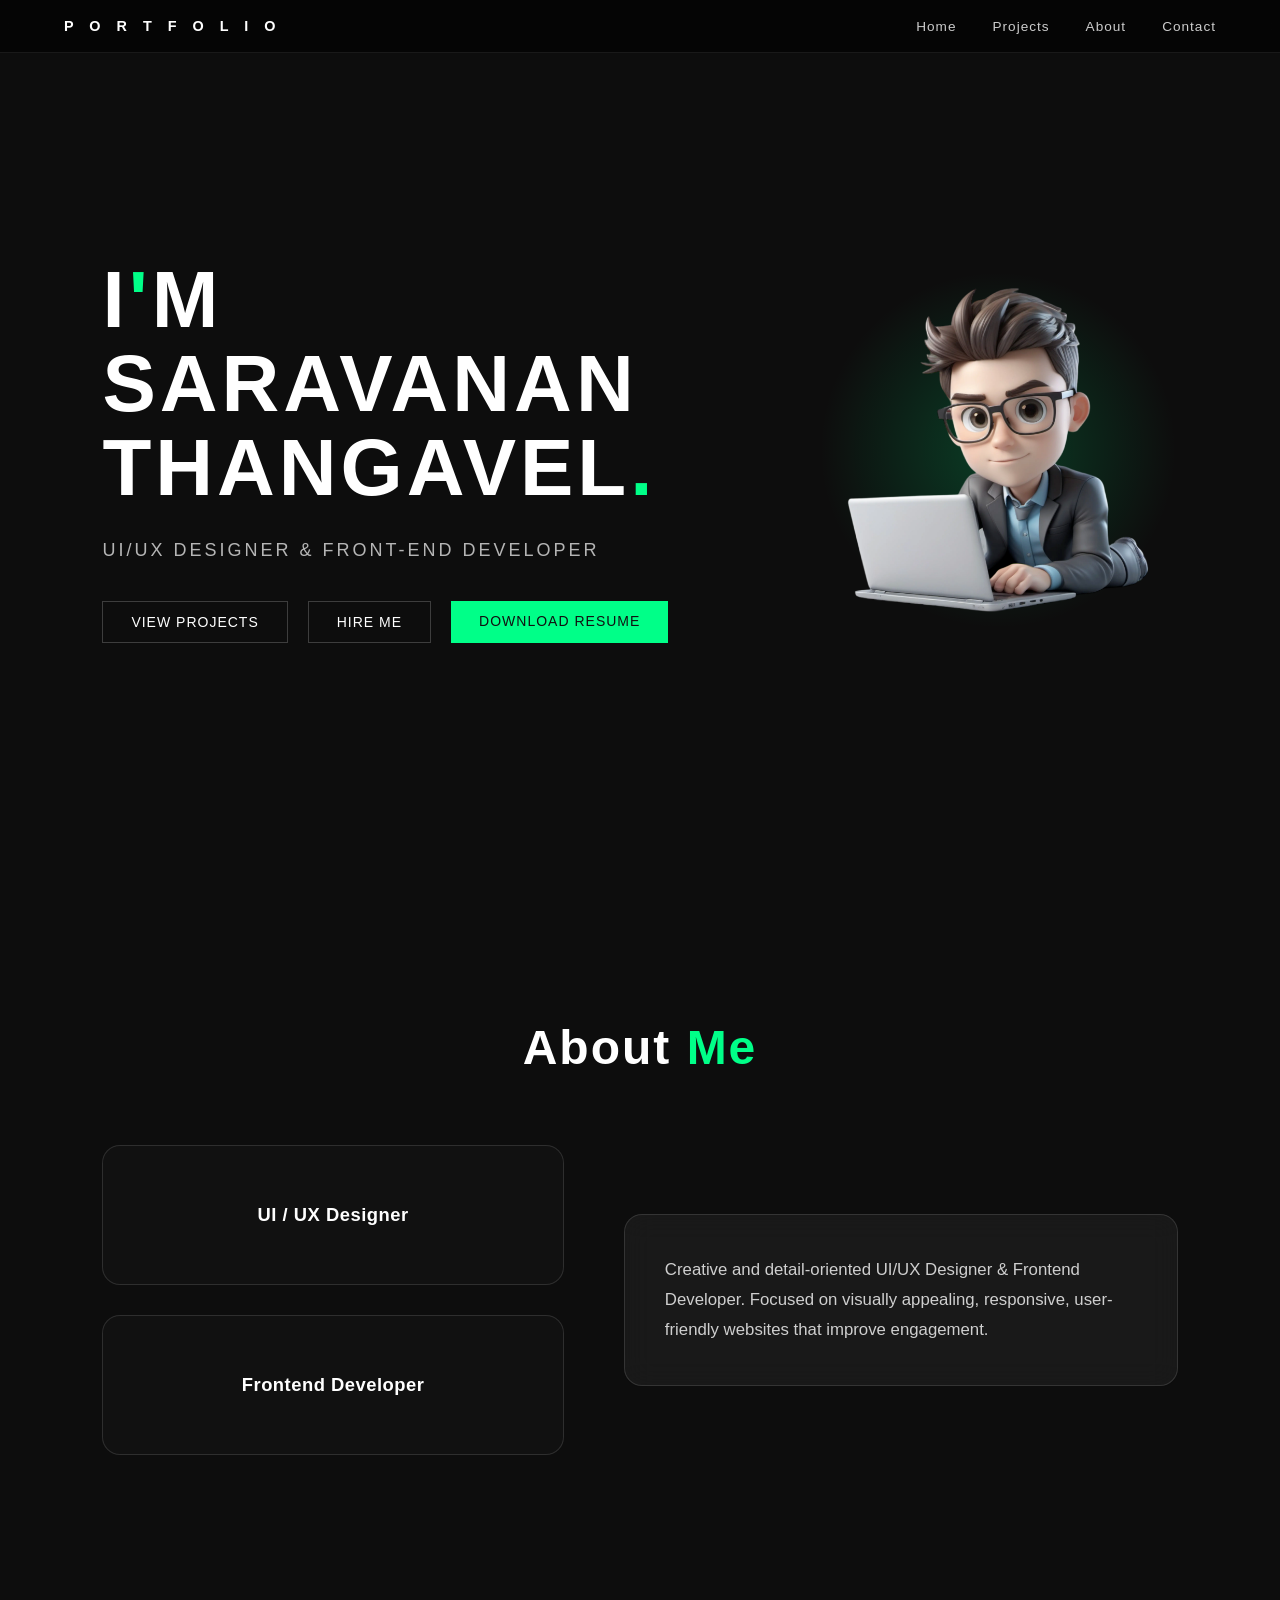
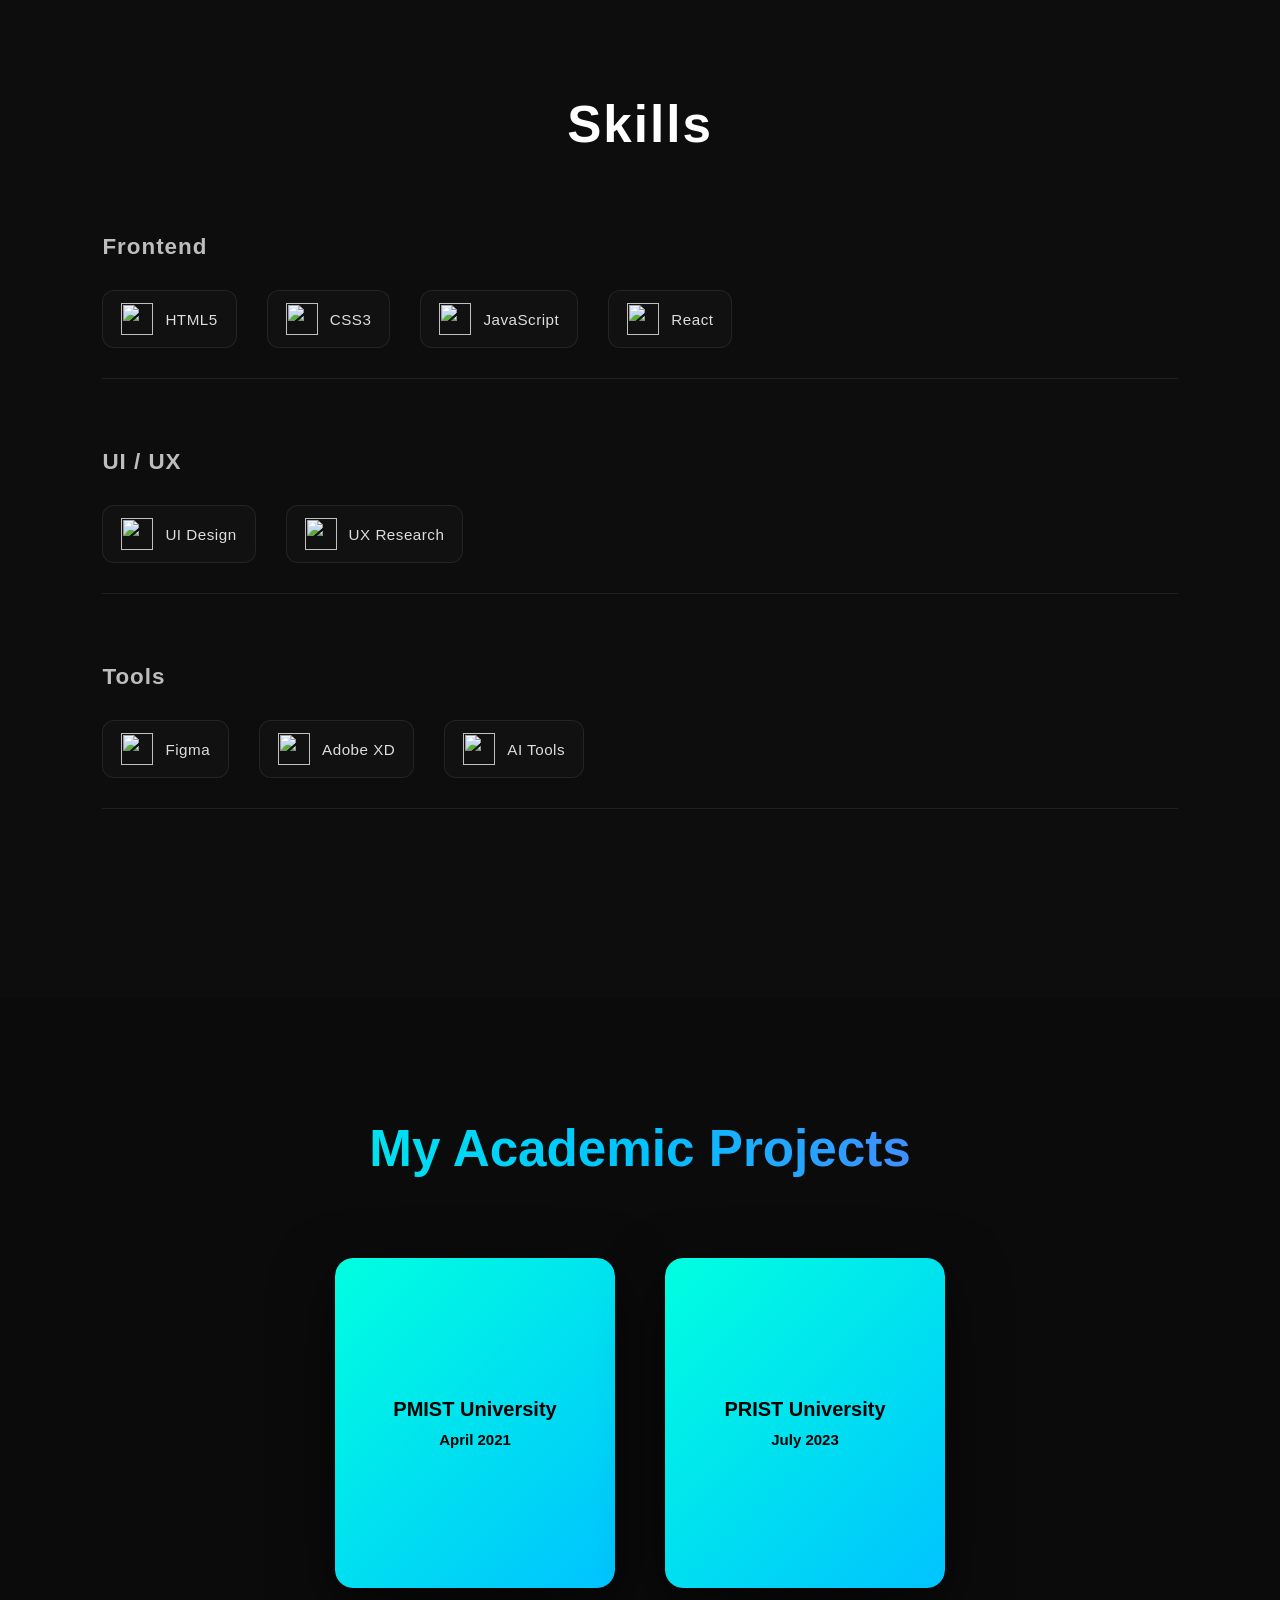
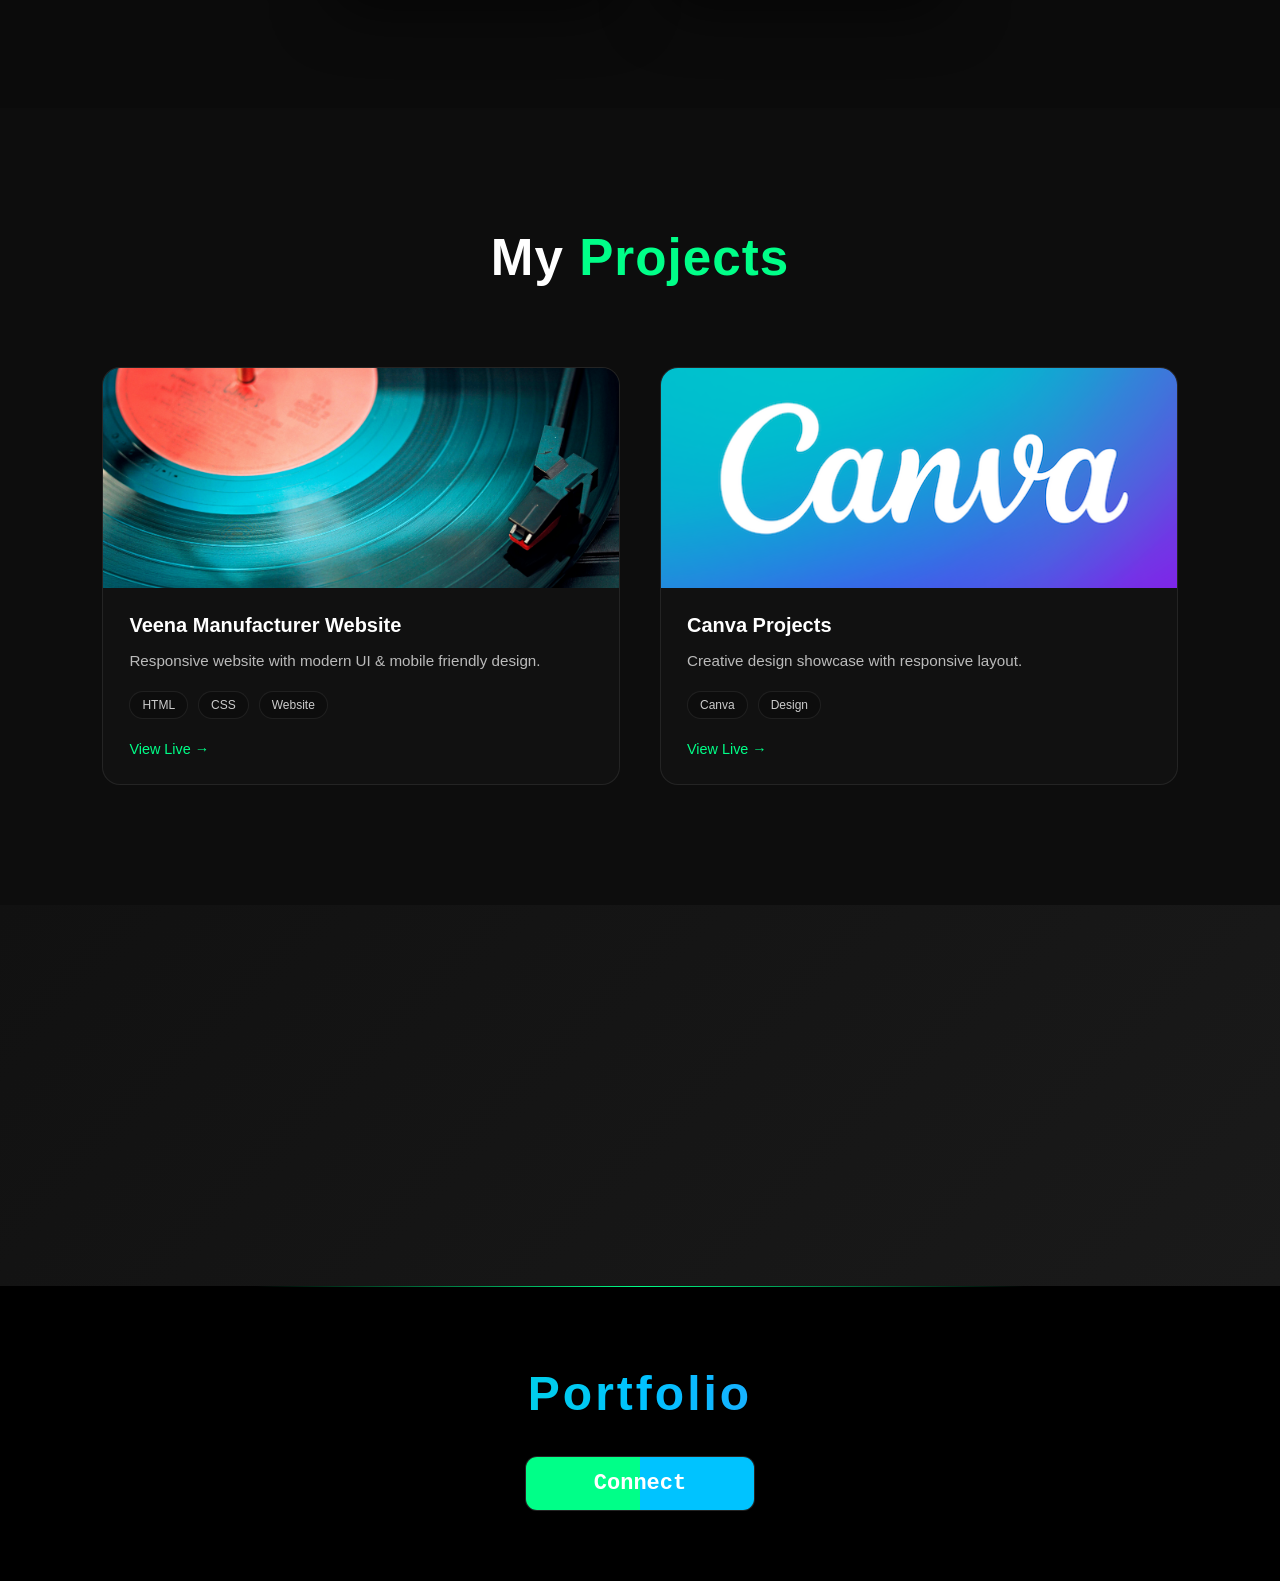
==== commit 0eff4a71: "add academic projects some changes" ====
--- a/index.html
+++ b/index.html
@@ -18,6 +18,16 @@
 </head>
 
 <body>
+  <!-- PAGE LOADER -->
+<div id="page-loader">
+
+<div class="container">
+  <div class="loader"></div>
+  <div class="loader"></div>
+  <div class="loader"></div>
+</div>
+
+</div>
 <div class="progress-bar" id="progressBar"></div>
 <!-- =====================================================
  NAVBAR
@@ -45,41 +55,44 @@
 <!-- =====================================================
  HERO SECTION
 ===================================================== -->
-<section id="home" class="hero">
-
-  <div class="hero-inner">
-
-    <div class="hero-content">
-      <p class="hero-top">CRAFTING DIGITAL EXPERIENCES</p>
-
-      <h1 class="hero-name">
-        I’m <span>Saravanan</span>
-      </h1>
-
-      <h2 class="hero-role">
-        Front-End Developer <span class="divider">|</span> UI/UX Designer
-      </h2>
-
-      <p class="hero-desc">
-        I build modern, responsive web experiences that are clean, fast, and user-focused.
-      </p>
-
-      <div class="hero-buttons">
-        <a href="#projects" class="btn primary">View Projects</a>
-        <a href="#contact" class="btn outline">Hire Me</a>
-        <a href="./UI UX Designer_saravanan_resume.pdf" class="btn outline" download>
-          Download Resume
-        </a>
-      </div>
-    </div>
-
-    <div class="hero-image">
-      <div class="image-wrapper">
-        <img src="./working man" alt="Saravanan Working" />
-      </div>
-    </div>
-
-  </div>
+<section class="hero">
+
+<div class="hero-container">
+
+<div class="hero-content">
+
+<h1 class="hero-title">
+I<span class="accent">'</span>M<br>
+SARAVANAN<br>
+THANGAVEL<span class="dot">.</span>
+</h1>
+
+<p class="hero-subtitle">
+UI/UX DESIGNER & FRONT-END DEVELOPER
+</p>
+
+<div class="hero-buttons">
+
+<a href="#projects" class="btn">View Projects</a>
+
+<a href="#contact" class="btn">Hire Me</a>
+
+<a href="./UI UX Designer_saravanan_resume.pdf" download class="btn resume-btn">
+Download Resume
+</a>
+
+</div>
+
+</div>
+
+
+<div class="hero-image">
+<div class="image-wrapper">
+<img src="./working man" alt="Saravanan Working">
+</div>
+</div>
+
+</div>
 
 </section>
 
@@ -87,7 +100,7 @@
  ABOUT
 ===================================================== -->
 <section id="about" class="about">
-  <h2 class="reveal fade-up">About Me</h2>
+  <h2 class="reveal fade-up">About <span>Me</span></h2>
 
   <div class="about-layout">
 
@@ -159,12 +172,63 @@
   </div>
 </section>
 
+<!-- =====================================================
+ ACADEMICS PROJECTS
+===================================================== -->
+<section id="academic-projects" class="academic-projects">
+
+  <h2 class="section-title">My Academic Projects</h2>
+
+  <div class="projects-books">
+
+    <!-- Project 1 -->
+    <div class="book">
+
+      <div class="book-content">
+        <h4>Automatic Indexing of Lecture Videos</h4>
+        <p>
+          Developed a system to automatically index lecture videos based on spoken content.
+          Used text processing to match lecture segments with user queries and improve
+          search efficiency for educational video content.
+        </p>
+      </div>
+
+      <div class="cover">
+        <h3>PMIST University</h3>
+        <span>April 2021</span>
+      </div>
+
+    </div>
+
+
+    <!-- Project 2 -->
+    <div class="book">
+
+      <div class="book-content">
+        <h4>Photo Chain – Blockchain Photo Sharing</h4>
+        <p>
+          Developed Photo Chain, a secure photo sharing system using blockchain technology.
+          Ensures data integrity, ownership, and privacy of shared images while preventing
+          unauthorized access and maintaining a transparent history of photo usage.
+        </p>
+      </div>
+
+      <div class="cover">
+        <h3>PRIST University</h3>
+        <span>July 2023</span>
+      </div>
+
+    </div>
+
+  </div>
+
+</section>
 
 <!-- =====================================================
  PROJECTS
 ===================================================== -->
 <section id="projects" class="projects">
-  <h2 class="section-title">My Projects</h2>
+ <h2 class="section-title">My <span>Projects</span></h2>
 
   <div class="projects-grid">
 
@@ -214,21 +278,63 @@
   <button class="talk-btn reveal slide-up delay-1">Let's Talk</button>
 </section>
 
-<footer class="portfolio-footer" id="portfolioFooter">
+<footer class="portfolio-footer">
+
   <h1 class="footer-logo">Portfolio</h1>
 
-  <div class="footer-links">
-    <a href="https://github.com/saravanan72386" target="_blank">GitHub</a>
-    <a href="https://www.linkedin.com/in/saravanan386" target="_blank">LinkedIn</a>
-    <a href="mailto:thangavelsaravanan386@email.com">Email</a>
-  </div>
-
-  <div class="footer-icons">
-    <a href="mailto:thangavelsaravanan386@email.com"><i class="fas fa-envelope"></i></a>
-    <a href="tel:+919360628386"><i class="fas fa-phone"></i></a>
-    <a href="https://www.linkedin.com/in/saravanan386" target="_blank"><i class="fab fa-linkedin"></i></a>
-    <a href="https://github.com/saravanan72386" target="_blank"><i class="fab fa-github"></i></a>
-  </div>
+  <!-- SOCIAL CARD -->
+  <div class="card">
+
+    <span>Connect</span>
+
+    <!-- LinkedIn -->
+    <a class="social-link" 
+       href="https://www.linkedin.com/in/saravanan386" 
+       target="_blank">
+
+      <svg viewBox="0 0 448 512">
+        <path fill="#0A66C2"
+        d="M100.28 448H7.4V149.1h92.88zm-46.44-339C24.3 109 0 84.7 0 54.6A54.6 54.6 0 0154.6 0a54.6 54.6 0 0154.6 54.6c0 30.1-24.3 54.4-55.36 54.4zM447.9 448h-92.4V302.4c0-34.7-.7-79.4-48.4-79.4-48.5 0-55.9 37.9-55.9 76.9V448h-92.4V149.1h88.7v40.8h1.3c12.4-23.5 42.6-48.4 87.7-48.4 93.8 0 111.1 61.8 111.1 142.3V448z"/>
+      </svg>
+
+    </a>
+
+    <!-- GitHub -->
+    <a class="social-link"
+       href="https://github.com/saravanan72386"
+       target="_blank">
+
+      <svg viewBox="0 0 24 24">
+        <path fill="#fff"
+        d="M12 0C5.37 0 0 5.37 0 12a12 12 0 008.2 11.39c.6.11.82-.26.82-.58v-2.23c-3.34.73-4.04-1.41-4.04-1.41-.55-1.38-1.34-1.74-1.34-1.74-1.09-.75.08-.74.08-.74 1.2.08 1.83 1.23 1.83 1.23 1.07 1.84 2.8 1.31 3.49 1 .11-.78.42-1.31.76-1.61-2.67-.31-5.48-1.34-5.48-5.96 0-1.32.47-2.4 1.23-3.24-.12-.31-.53-1.57.12-3.27 0 0 1-.32 3.3 1.24a11.4 11.4 0 016 0c2.3-1.56 3.3-1.24 3.3-1.24.65 1.7.24 2.96.12 3.27.77.84 1.23 1.92 1.23 3.24 0 4.63-2.81 5.64-5.49 5.95.43.37.81 1.1.81 2.22v3.29c0 .32.22.7.82.58A12 12 0 0024 12c0-6.63-5.37-12-12-12z"/>
+      </svg>
+
+    </a>
+
+    <!-- Email -->
+    <a class="social-link"
+       href="mailto:thangavelsaravanan386@email.com">
+
+      <svg viewBox="0 0 512 512">
+        <path fill="#EA4335"
+        d="M502.3 190.8L327.4 338.3c-15.6 13.1-38.1 13.1-53.7 0L9.7 190.8C3.9 186 0 179 0 171.4V112c0-26.5 21.5-48 48-48h416c26.5 0 48 21.5 48 48v59.4c0 7.6-3.9 14.6-9.7 19.4z"/>
+      </svg>
+
+    </a>
+
+    <!-- Phone -->
+    <a class="social-link"
+       href="tel:+919360628386">
+
+      <svg viewBox="0 0 512 512">
+        <path fill="#25D366"
+        d="M391.1 351.1l-60.7-17.3c-8.1-2.3-16.8.1-22.5 6.1l-24.8 26c-38.7-20.5-70.5-52.2-91-90.9l26-24.9c6-5.7 8.4-14.4 6.1-22.5l-17.3-60.7C204.7 154 197.7 149 190.2 149h-56.5c-9.5 0-17.3 7.7-17.3 17.3C116.4 346 266 496 345.7 496c9.5 0 17.3-7.7 17.3-17.3v-56.5c0-7.6-5-14.5-11.9-17.1z"/>
+      </svg>
+
+    </a>
+
+  </div>
+
 </footer>
 
 
@@ -345,7 +451,41 @@
 }, { threshold: 0.25 });
 
 reveals.forEach(el => observer.observe(el));
-
+/* ================= DOWNLOAD RESUME ANIMATION ================= */
+
+const btn = document.getElementById("downloadBtn");
+
+if(btn){
+
+btn.addEventListener("click",(e)=>{
+
+e.preventDefault();   // stop instant download
+
+btn.classList.add("active");
+
+setTimeout(()=>{
+
+const link=document.createElement("a");
+link.href="./UI UX Designer_saravanan_resume.pdf";
+link.download="Saravanan_Resume.pdf";
+link.click();
+
+},1000);
+
+});
+
+}
+
+/* ================= PAGE LOADER ================= */
+window.addEventListener("load",function(){
+
+const loader = document.getElementById("page-loader");
+
+setTimeout(()=>{
+loader.classList.add("hide");
+},1500);
+
+});
 
 </script>
 </body>
--- a/style.css
+++ b/style.css
@@ -1,6 +1,153 @@
+/* ================= PAGE LOADER ================= */
+
+#page-loader{
+position:fixed;
+top:0;
+left:0;
+width:100%;
+height:100vh;
+background:#000;
+display:flex;
+align-items:center;
+justify-content:center;
+z-index:99999;
+transition:opacity 2s ease, visibility 5s;
+}
+
+#page-loader.hide{
+opacity:0;
+visibility:hidden;
+}
+
+
+/* Loader Container */
+
+.container{
+position:relative;
+width:160px;
+height:100px;
+}
+
+/* Loader Boxes */
+
+.loader {
+position:absolute;
+top:50%;
+left:50%;
+z-index:10;
+width:160px;
+height:100px;
+margin-left:-80px;
+margin-top:-50px;
+border-radius:5px;
+background:#1e3f57;
+animation:dot1_ 3s cubic-bezier(0.55,0.3,0.24,0.99) infinite;
+}
+
+.loader:nth-child(2){
+z-index:11;
+width:150px;
+height:90px;
+margin-top:-45px;
+margin-left:-75px;
+border-radius:3px;
+background:#3c517d;
+animation-name:dot2_;
+}
+
+.loader:nth-child(3){
+z-index:12;
+width:40px;
+height:20px;
+margin-top:50px;
+margin-left:-20px;
+border-radius:0 0 5px 5px;
+background:#6bb2cd;
+animation-name:dot3_;
+}
+
+
+/* Animations */
+
+@keyframes dot1_{
+
+3%,97%{
+width:160px;
+height:100px;
+margin-top:-50px;
+margin-left:-80px;
+}
+
+30%,36%{
+width:80px;
+height:120px;
+margin-top:-60px;
+margin-left:-40px;
+}
+
+63%,69%{
+width:40px;
+height:80px;
+margin-top:-40px;
+margin-left:-20px;
+}
+
+}
+
+@keyframes dot2_{
+
+3%,97%{
+height:90px;
+width:150px;
+margin-left:-75px;
+margin-top:-45px;
+}
+
+30%,36%{
+width:70px;
+height:96px;
+margin-left:-35px;
+margin-top:-48px;
+}
+
+63%,69%{
+width:32px;
+height:60px;
+margin-left:-16px;
+margin-top:-30px;
+}
+
+}
+
+@keyframes dot3_{
+
+3%,97%{
+height:20px;
+width:40px;
+margin-left:-20px;
+margin-top:50px;
+}
+
+30%,36%{
+width:8px;
+height:8px;
+margin-left:-5px;
+margin-top:49px;
+border-radius:8px;
+}
+
+63%,69%{
+width:16px;
+height:4px;
+margin-left:-8px;
+margin-top:-37px;
+border-radius:10px;
+}
+
+}
 /* ================= ROOT VARIABLES ================= */
 :root {
-  --blue: #faf7f7;
+  --blue: #000000;
   --violet: #fbf8f8;
   --glass: rgb(255, 255, 255);
 }
@@ -123,7 +270,7 @@
   bottom: -6px;
   width: 0;
   height: 2px;
-  background: linear-gradient(90deg,#00ffe0,#7f5cff);
+  background: linear-gradient(90deg,#00ff55,#7dff5c);
   transition: width 0.3s ease;
 }
 
@@ -203,608 +350,855 @@
 
 /* ================= HERO SECTION ================= */
 
-.hero {
-  min-height: 100vh;
-  display: flex;
-  align-items: center;
-  justify-content: center;
-  background: #0d0d0d;
-  padding: 0 8%;
-  position: relative;
-  overflow: hidden;
-}
-
-.hero-inner {
-  width: 100%;
-  max-width: 1200px;
-  display: flex;
-  align-items: center;
-  justify-content: space-between;
-  gap: 80px;
-}
-
-/* TOP TEXT */
-.hero-top {
-  font-size: 40px;
-  letter-spacing: 3px;
-  color: #777;
-  margin-bottom: 20px;
-}
-
-/* NAME */
-.hero-name {
-  font-size: 60px;
-  font-weight: 700;
-  margin-bottom: 15px;
-  line-height: 1.1;
-}
-
-.hero-name span {
-  background: linear-gradient(90deg, #cc00ff, #0000ff);
-  -webkit-background-clip: text;
-  -webkit-text-fill-color: transparent;
-}
-
-/* ROLE */
-.hero-role {
-  font-size: 20px;
-  font-weight: 600;
-  margin-bottom: 20px;
-   background: linear-gradient(90deg, #4c00ff69, #8000ff99);
-  -webkit-background-clip: text;
-  -webkit-text-fill-color: transparent;
-}
-
-.divider {
-  margin: 0 12px;
-  opacity: 0.6;
-}
-
-/* DESCRIPTION */
-.hero-desc {
-  font-size: 16px;
-  color: #b5b5b5;
-  line-height: 1.8;
-  margin-bottom: 35px;
-  max-width: 500px;
-}
-
-/* BUTTONS */
-.hero-buttons {
-  display: flex;
-  gap: 18px;
-  flex-wrap: wrap;
-}
-
-.btn {
-  padding: 14px 30px;
-  border-radius: 50px;
-  text-decoration: none;
-  font-weight: 500;
-  transition: 0.3s ease;
-}
-
-.primary {
-  background: linear-gradient(135deg, #0000ff, #2ab1ff);
-  color: white;
-  box-shadow: 0 15px 35px rgba(0, 47, 255, 0.3);
-}
-
-.primary:hover {
-  transform: translateY(-4px);
-}
-
-.outline {
-  border: 1px solid #444;
-  color: white;
-}
-
-.outline:hover {
-  border-color: #0059ff;
-  color: #00a2ff;
+/* HERO SECTION */
+
+/* HERO */
+
+.hero{
+min-height:100vh;
+display:flex;
+align-items:center;
+justify-content:center;
+background:#0d0d0d;
+padding:80px 8%;
+}
+
+/* LAYOUT */
+
+.hero-container{
+display:flex;
+align-items:center;
+justify-content:space-between;
+max-width:1200px;
+width:100%;
+gap:80px;
+}
+
+/* TITLE */
+
+.hero-title{
+font-size:80px;
+font-weight:800;
+line-height:1.05;
+color:#fff;
+letter-spacing:4px;
+}
+
+/* ACCENTS */
+
+.accent{
+color:#00ff88;
+}
+
+.dot{
+color:#00ff88;
+}
+
+/* SUBTITLE */
+
+.hero-subtitle{
+margin-top:30px;
+font-size:18px;
+letter-spacing:3px;
+color:#b5b5b5;
+}
+
+/* BUTTON GROUP */
+
+.hero-buttons{
+display:flex;
+gap:20px;
+margin-top:40px;
+flex-wrap:wrap;
+}
+
+/* BUTTON */
+
+.btn{
+padding:12px 28px;
+border:1px solid rgba(255,255,255,0.2);
+color:#fff;
+text-decoration:none;
+text-transform:uppercase;
+letter-spacing:1px;
+font-size:14px;
+transition:all .3s ease;
+}
+
+/* HOVER */
+
+.btn:hover{
+background:#00ff88;
+color:#111;
+border-color:#00ff88;
+transform:translateY(-3px);
+}
+
+/* RESUME BUTTON */
+
+.resume-btn{
+background:#00ff88;
+color:#111;
+border:none;
+}
+
+.resume-btn:hover{
+background:#00cc6a;
 }
 
 /* IMAGE */
-.hero-image {
-  display: flex;
-  justify-content: center;
-}
-
-.image-wrapper {
-  width: 420px;
-  height: 420px;
-  border-radius: 50%;
-  background: radial-gradient(circle, rgba(0, 102, 255, 0.3) 0%, transparent 70%);
-  display: flex;
-  align-items: center;
-  justify-content: center;
-  animation: float 5s ease-in-out infinite;
-}
-
-.image-wrapper img {
-  width: 85%;
-}
-
-@keyframes float {
-  0% { transform: translateY(0); }
-  50% { transform: translateY(-18px); }
-  100% { transform: translateY(0); }
-}
-
-/* RESPONSIVE */
-@media (max-width: 768px) {
-
-  .hero-inner {
-    flex-direction: column;
-    text-align: center;
-    gap: 40px;
-  }
-
-  .hero-name {
-    font-size: 38px;
-  }
-
-  .hero-role {
-    font-size: 16px;
-  }
-
-  .hero-desc {
-    font-size: 14px;
-  }
-
-  .hero-buttons {
-    justify-content: center;
-  }
-
-  .btn {
-    width: 100%;
-    max-width: auto;
-  }
-
-  .image-wrapper {
-    width: 260px;
-    height: 260px;
-  }
-}
-/* ================= NEW HERO SECTION ANIMATE ================= */
-/* HERO BASE ANIMATION STATE */
-.hero-top,
-.hero-name,
-.hero-desc,
-.hero-buttons {
-  opacity: 0;
-  transform: translateY(40px);
-}
-
-/* ACTIVE STATE */
-.hero.animate .hero-top {
-  animation: fadeUp 0.8s ease forwards;
-}
-
-.hero.animate .hero-name {
-  animation: fadeUp 0.8s ease 0.3s forwards;
-}
-
-.hero.animate .hero-desc {
-  animation: fadeUp 0.8s ease 0.6s forwards;
-}
-
-.hero.animate .hero-buttons {
-  animation: fadeUp 0.8s ease 0.9s forwards;
-}
-
-/* IMAGE FLOAT */
-.image-wrapper {
-  animation: float 4s ease-in-out infinite;
-}
-
-/* BUTTON HOVER */
-.hero-buttons .btn {
-  transition: 0.3s ease;
-}
-
-.hero-buttons .btn:hover {
-  transform: translateY(-5px) scale(1.05);
-}
-
-/* KEYFRAMES */
-@keyframes fadeUp {
-  to {
-    opacity: 1;
-    transform: translateY(0);
-  }
-}
-
-@keyframes float {
-  0% { transform: translateY(0px); }
-  50% { transform: translateY(-15px); }
-  100% { transform: translateY(0px); }
-}
+
+.hero-image{
+display:flex;
+justify-content:center;
+}
+
+.image-wrapper{
+width:360px;
+height:360px;
+border-radius:50%;
+background:radial-gradient(circle,rgba(0,255,136,0.2),transparent 70%);
+display:flex;
+align-items:center;
+justify-content:center;
+}
+
+.image-wrapper img{
+width:90%;
+}
+
+/* MOBILE */
+
+@media(max-width:900px){
+
+.hero-container{
+flex-direction:column;
+text-align:center;
+}
+
+.hero-title{
+font-size:55px;
+}
+
+.hero-buttons{
+justify-content:center;
+}
+
+.btn.resume-btn{
+margin-left: 100px;
+}
+
+.image-wrapper{
+width:250px;
+height:250px;
+}
+
+}
+/* TABLET */
+@media(max-width:900px){
+
+.hero-inner{
+flex-direction:column;
+text-align:center;
+gap:40px;
+}
+
+.hero-content{
+align-items:center;
+}
+
+.hero-top{
+font-size:18px;
+}
+
+.hero-name{
+font-size:42px;
+}
+
+.hero-role{
+font-size:22px;
+}
+
+.hero-role span{
+font-size:18px;
+}
+
+.hero-buttons{
+justify-content:center;
+}
+
+.image-wrapper{
+width:280px;
+height:280px;
+}
+
+}
+
+/* MOBILE */
+@media(max-width:600px){
+
+.hero{
+padding:90px 6%;
+}
+
+.hero-name{
+font-size:34px;
+}
+
+.hero-top{
+font-size:14px;
+letter-spacing:3px;
+}
+
+.hero-role{
+font-size:20px;
+}
+
+.hero-role span{
+font-size:16px;
+}
+
+.hero-desc{
+font-size:14px;
+line-height:1.6;
+}
+
+.hero-buttons{
+flex-direction:column;
+gap:12px;
+width:100%;
+}
+
+.btn{
+width:200px;
+text-align:center;
+}
+
+.image-wrapper{
+width:220px;
+height:220px;
+}
+
+}
+
+
 /* ================= ABOUT SECTION ================= */
 
-.about {
-  padding: 120px 8%;
-  background: #000;
-  color: #fff;
-}
-
-.about h2 {
-  text-align: center;
-  font-size: clamp(2.5rem, 4vw, 3.2rem);
-  margin-bottom: 80px;
-  background: linear-gradient(90deg, #00ffe0, #7f5cff, #ff4ecd);
-  -webkit-background-clip: text;
-  -webkit-text-fill-color: transparent;
-}
-
-/* Layout */
-.about-layout {
-  display: grid;
-  grid-template-columns: 1fr 1.2fr;
-  gap: 60px;
-  align-items: center;
+/* ================= ABOUT SECTION ================= */
+
+.about{
+padding:120px 8%;
+background:#0d0d0d;
+color:#e6e6e6;
+}
+
+/* TITLE */
+
+.about h2{
+text-align:center;
+font-size:clamp(2.4rem,4vw,3rem);
+margin-bottom:70px;
+letter-spacing:2px;
+color:#fff;
+}
+
+.about h2 span{
+color:#00ff88;
+}
+
+/* LAYOUT */
+
+.about-layout{
+display:grid;
+grid-template-columns:1fr 1.2fr;
+gap:60px;
+align-items:center;
 }
 
 /* ================= LEFT – FLIP CARDS ================= */
 
-.about-highlights {
-  display: flex;
-  flex-direction: column;
-  gap: 30px;
-}
-
-.flip-card {
-  perspective: 1200px;
-}
-
-.flip-card-inner {
-  position: relative;
-  width: 100%;
-  height: 140px;
-  transition: transform 0.8s cubic-bezier(0.23, 1, 0.32, 1);
-  transform-style: preserve-3d;
-}
-
-.flip-card:hover .flip-card-inner {
-  transform: rotateY(180deg);
-}
+.about-highlights{
+display:flex;
+flex-direction:column;
+gap:30px;
+}
+
+.flip-card{
+perspective:1200px;
+transition:transform .4s ease;
+}
+
+.flip-card:hover{
+transform:translateY(-10px);
+}
+
+/* INNER */
+
+.flip-card-inner{
+position:relative;
+width:100%;
+height:140px;
+transition:transform .8s cubic-bezier(.23,1,.32,1);
+transform-style:preserve-3d;
+}
+
+.flip-card:hover .flip-card-inner{
+transform:rotateY(180deg);
+}
+
+/* CARD SIDES */
 
 .flip-card-front,
-.flip-card-back {
-  position: absolute;
-  width: 100%;
-  height: 100%;
-  border-radius: 18px;
-  display: flex;
-  align-items: center;
-  justify-content: center;
-  padding: 20px;
-  backface-visibility: hidden;
-  font-size: 1.2rem;
-  letter-spacing: 0.5px;
-}
-
-/* Front */
-.flip-card-front {
-  background: linear-gradient(135deg, #111, #1a1a1a);
-  border: 1px solid rgba(255,255,255,0.15);
-}
-
-/* Back */
-.flip-card-back {
-  background: linear-gradient(135deg, #00ffe0, #7f5cff);
-  color: #000;
-  transform: rotateY(180deg);
-  font-size: 1rem;
+.flip-card-back{
+position:absolute;
+width:100%;
+height:100%;
+border-radius:18px;
+display:flex;
+align-items:center;
+justify-content:center;
+padding:20px;
+backface-visibility:hidden;
+font-size:1.15rem;
+letter-spacing:.5px;
+}
+
+/* FRONT */
+
+.flip-card-front{
+background:#111;
+border:1px solid rgba(255,255,255,0.12);
+color:#fff;
+font-weight:600;
+}
+
+/* BACK */
+
+.flip-card-back{
+background:#00ff88;
+color:#111;
+transform:rotateY(180deg);
+font-size:1rem;
 }
 
 /* ================= RIGHT – GLASS CARD ================= */
 
-.glass-card {
-  padding: 40px;
-  border-radius: 20px;
-  background: rgba(255,255,255,0.08);
-  backdrop-filter: blur(16px);
-  border: 1px solid rgba(255,255,255,0.18);
-  font-size: 1.05rem;
-  line-height: 1.8;
-  color: #ddd;
-
-  opacity: 0;
-  transform: translateY(40px);
-  transition: all 0.8s ease;
+.glass-card{
+padding:40px;
+border-radius:18px;
+background:rgba(255,255,255,0.05);
+backdrop-filter:blur(14px);
+border:1px solid rgba(255,255,255,0.12);
+font-size:1.05rem;
+line-height:1.8;
+color:#cfcfcf;
+
+opacity:0;
+transform:translateY(40px);
+transition:all .8s ease;
 }
 
 /* ================= SCROLL ANIMATION ================= */
 
-.about.show .flip-card {
-  animation: fadeUp 0.8s ease forwards;
-}
-
-.about.show .glass-card {
-  opacity: 1;
-  transform: translateY(0);
-}
-
-@keyframes fadeUp {
-  from {
-    opacity: 0;
-    transform: translateY(40px);
-  }
-  to {
-    opacity: 1;
-    transform: translateY(0);
-  }
+.about.show .glass-card{
+opacity:1;
+transform:translateY(0);
+}
+
+/* FLIP CARD ENTRY */
+
+.about-highlights .flip-card{
+opacity:0;
+transform:translateX(-60px);
+transition:.8s ease;
+}
+
+.about.show .flip-card:nth-child(1){
+transform:translateX(0);
+opacity:1;
+transition-delay:.3s;
+}
+
+.about.show .flip-card:nth-child(2){
+transform:translateX(0);
+opacity:1;
+transition-delay:.6s;
+}
+
+.about.show .glass-card{
+transition-delay:.8s;
+}
+
+/* ================= HOVER EFFECT ================= */
+
+.flip-card:hover{
+box-shadow:0 10px 30px rgba(0,255,136,0.2);
 }
 
 /* ================= RESPONSIVE ================= */
 
-@media (max-width: 900px) {
-  .about-layout {
-    grid-template-columns: 1fr;
-  }
-}
-
-/* ABOUT BASE */
-
-.about.show {
-  opacity: 1;
-  transform: translateY(0);
-}
-
-/* HIGHLIGHTS SLIDE */
-.about-highlights {
-  display: flex;
-  gap: 30px;
-}
-
-.about-highlights .flip-card {
-  opacity: 0;
-  transform: translateX(-60px);
-  transition: 0.8s ease;
-}
-
-.about.show .flip-card:nth-child(1) {
-  transform: translateX(0);
-  opacity: 1;
-  transition-delay: 0.3s;
-}
-
-.about.show .flip-card:nth-child(2) {
-  transform: translateX(0);
-  opacity: 1;
-  transition-delay: 0.6s;
-}
-
-/* GLASS CARD ZOOM */
-.glass-card {
-  opacity: 0;
-  transform: scale(0.9);
-  transition: 0.8s ease;
-}
-
-.about.show .glass-card {
-  opacity: 1;
-  transform: scale(1);
-  transition-delay: 0.8s;
+@media(max-width:900px){
+
+.about-layout{
+grid-template-columns:1fr;
+gap:40px;
+}
+
+.about-highlights{
+flex-direction:column;
+}
+
+.glass-card{
+text-align:center;
+}
+
+}
+
+@media(max-width:600px){
+
+.about{
+padding:90px 6%;
+}
+
+.flip-card-inner{
+height:120px;
+}
+
+.flip-card-front,
+.flip-card-back{
+font-size:1rem;
+}
+
+.glass-card{
+padding:30px;
+font-size:.95rem;
+}
+
+}
+
+/* ================= SKILLS ================= */
+
+/* ================= SKILLS SECTION ================= */
+
+.skills{
+padding:120px 8%;
+background:#0d0d0d;
+color:#fff;
+}
+
+/* TITLE */
+
+.skills-title{
+font-size:clamp(2.5rem,4vw,3.2rem);
+margin-bottom:80px;
+text-align:center;
+letter-spacing:2px;
+color:#fff;
+}
+
+.skills-title span{
+color:#00ff88;
+}
+
+/* ROW */
+
+.skill-row{
+margin-bottom:70px;
+}
+
+.skill-row h3{
+font-size:1.4rem;
+margin-bottom:30px;
+color:#bdbdbd;
+letter-spacing:1px;
+}
+
+/* SKILL LINE */
+
+.skill-line{
+display:flex;
+gap:30px;
+flex-wrap:wrap;
+border-bottom:1px solid rgba(255,255,255,0.08);
+padding-bottom:30px;
+}
+
+/* SKILL ITEM CARD */
+
+.skill-item{
+display:flex;
+align-items:center;
+gap:12px;
+padding:12px 18px;
+border-radius:12px;
+
+background:#111;
+border:1px solid rgba(255,255,255,0.08);
+
+opacity:0;
+transform:translateY(20px);
+
+transition:all .35s ease;
+}
+
+/* ICON */
+
+.skill-item img{
+width:32px;
+height:32px;
+}
+
+/* TEXT */
+
+.skill-item span{
+font-size:.95rem;
+letter-spacing:.5px;
+color:#ddd;
 }
 
 /* HOVER EFFECT */
-.flip-card {
-  transition: transform 0.4s ease;
-}
-
-.flip-card:hover {
-  transform: translateY(-10px);
-}
-
-/* ================= SKILLS ================= */
-
-.skills {
-  padding: 120px 8%;
-  background: #000;
-  color: #fff;
-}
-
-.skills-title {
-  font-size: clamp(2.5rem, 4vw, 3.5rem);
-  margin-bottom: 80px;
-  text-align: center;
-  background: linear-gradient(90deg, #00ffe0, #7f5cff, #ff4ecd);
-  -webkit-background-clip: text;
-  -webkit-text-fill-color: transparent;
-}
-
-/* Row */
-.skill-row {
-  margin-bottom: 60px;
-}
-
-.skill-row h3 {
-  font-size: 1.4rem;
-  margin-bottom: 25px;
-  color: #ccc;
-  letter-spacing: 1px;
-}
-
-/* Horizontal line */
-.skill-line {
-  display: flex;
-  gap: 40px;
-  align-items: center;
-  flex-wrap: wrap;
-  border-bottom: 1px solid rgba(255,255,255,0.15);
-  padding-bottom: 20px;
-}
-
-/* Item */
-.skill-item {
-  display: flex;
-  align-items: center;
-  gap: 12px;
-  opacity: 0;
-  transform: translateY(20px);
-  transition: transform 0.4s ease, opacity 0.4s ease;
-}
-
-.skill-item img {
-  width: 34px;
-  height: 34px;
-}
-
-.skill-item span {
-  font-size: 0.95rem;
-  letter-spacing: 0.5px;
-  color: #ddd;
-}
-
-/* Hover */
-.skill-item:hover {
-  transform: translateY(-4px) scale(1.05);
-}
-
-.skill-item:hover span {
-  color: #00ffe0;
-}
-
-/* Responsive */
-@media (max-width: 768px) {
-  .skill-line {
-    gap: 25px;
-  }
-}
-
-
+
+.skill-item:hover{
+transform:translateY(-6px);
+border-color:#00ff88;
+box-shadow:0 10px 25px rgba(0,255,136,0.15);
+}
+
+.skill-item:hover span{
+color:#00ff88;
+}
+
+/* ================= ANIMATION ================= */
+
+.skills.show .skill-item{
+opacity:1;
+transform:translateY(0);
+}
+
+.skill-row:nth-child(2) .skill-item{
+transition-delay:.2s;
+}
+
+.skill-row:nth-child(3) .skill-item{
+transition-delay:.3s;
+}
+
+.skill-row:nth-child(4) .skill-item{
+transition-delay:.4s;
+}
+
+/* ================= RESPONSIVE ================= */
+
+@media(max-width:768px){
+
+.skills{
+padding:90px 6%;
+}
+
+.skill-line{
+gap:18px;
+}
+
+.skill-item{
+padding:10px 14px;
+}
+
+.skill-item img{
+width:28px;
+height:28px;
+}
+
+}
+/* ================= ACADEMIC PROJECTS ================= */
+
+.academic-projects{
+padding:120px 8%;
+background:#0b0b0b;
+color:#fff;
+text-align:center;
+}
+
+.academic-projects .section-title{
+font-size:clamp(2.5rem,4vw,3.2rem);
+margin-bottom:80px;
+background:linear-gradient(90deg,#00ffe0,#00c3ff,#7f5cff);
+-webkit-background-clip:text;
+-webkit-text-fill-color:transparent;
+}
+
+
+
+/* BOOK LAYOUT */
+
+.projects-books{
+display:flex;
+gap:50px;
+justify-content:center;
+flex-wrap:wrap;
+scroll-behavior:smooth;
+}
+
+.projects-books::-webkit-scrollbar{
+display:none;
+}
+/* BOOK CARD */
+
+.book{
+position:relative;
+width:280px;
+height:330px;
+
+border-radius:18px;
+
+background:#111;
+color:#fff;
+
+box-shadow:0 20px 60px rgba(0,0,0,0.6);
+
+transform-style:preserve-3d;
+perspective:2000px;
+
+overflow:hidden;
+}
+
+
+/* CONTENT */
+
+.book-content{
+padding:25px;
+text-align:left;
+}
+
+.book-content h4{
+font-size:17px;
+margin-bottom:12px;
+color:#00ffe0;
+}
+
+.book-content p{
+font-size:14px;
+line-height:1.7;
+color:#cfcfcf;
+}
+
+
+/* COVER */
+
+
+.cover{
+position:absolute;
+top:0;
+left:0;
+
+width:100%;
+height:100%;
+
+border-radius:18px;
+
+background:linear-gradient(135deg,#00ffe0,#00c3ff);
+
+display:flex;
+flex-direction:column;
+align-items:center;
+justify-content:center;
+
+color:#000;
+font-weight:600;
+
+cursor:pointer;
+
+transform-origin:left;
+
+transition:transform .6s ease;
+}
+
+.cover h3{
+font-size:20px;
+margin-bottom:10px;
+}
+
+.cover span{
+font-size:15px;
+}
+
+
+/* FLIP EFFECT */
+
+.book:hover .cover{
+transform:rotateY(-90deg);
+}
+
+/* MOBILE */
+/* MOBILE ROW VIEW */
+
+@media (max-width:768px){
+
+.projects-books{
+display:flex;
+flex-wrap:nowrap;
+overflow-x:auto;
+gap:30px;
+padding-bottom:10px;
+}
+
+.book{
+min-width:250px;
+height:350px;
+}
+
+}
 /* ================= PROJECTS SECTION ================= */
 
-/* ================= PROJECTS SECTION ================= */
-
-.projects {
-  padding: 120px 8%;
-  background: #000;
-  color: #fff;
-}
-
-.projects h2 {
-  text-align: center;
-  font-size: clamp(2.5rem, 4vw, 3.2rem);
-  margin-bottom: 80px;
-  background: linear-gradient(90deg, #00ffe0, #7f5cff, #ff4ecd);
-  -webkit-background-clip: text;
-  -webkit-text-fill-color: transparent;
-}
-
-/* Grid */
-.projects-grid {
-  display: grid;
-  grid-template-columns: repeat(auto-fit, minmax(320px, 1fr));
-  gap: 40px;
-}
-
-/* Card */
-.project-card {
-  position: relative;
-  background: #0c0c0c;
-  border-radius: 22px;
-  overflow: hidden;
-  text-decoration: none;
-  color: inherit;
-  border: 1px solid rgba(255,255,255,0.08);
-
-  transform: translateY(40px);
-  opacity: 0;
-  transition: transform 0.4s ease, box-shadow 0.4s ease;
-}
-
-/* Hover */
-.project-card:hover {
-  transform: translateY(-12px);
-  box-shadow: 0 30px 80px rgba(0,0,0,0.6);
-}
-
-/* Image */
-.project-image {
-  height: 220px;
-  overflow: hidden;
-}
-
-.project-image img {
-  width: 100%;
-  height: 100%;
-  object-fit: cover;
-  transition: transform 0.6s ease;
-}
-
-.project-card:hover img {
-  transform: scale(1.08);
-}
-
-/* Info */
-.project-info {
-  padding: 28px;
-}
-
-.project-info h3 {
-  font-size: 1.3rem;
-  margin-bottom: 12px;
-}
-
-.project-info p {
-  font-size: 0.95rem;
-  color: #bbb;
-  line-height: 1.6;
-}
-
-/* Tags */
-.project-tags {
-  display: flex;
-  gap: 10px;
-  flex-wrap: wrap;
-  margin-top: 18px;
-}
-
-.project-tags span {
-  font-size: 0.75rem;
-  padding: 6px 12px;
-  border-radius: 30px;
-  background: rgba(255,255,255,0.08);
-  border: 1px solid rgba(255,255,255,0.12);
-}
-
-/* View Live */
-.view-live {
-  display: inline-block;
-  margin-top: 22px;
-  font-size: 0.9rem;
-  color: #00ffe0;
-  transition: transform 0.3s ease;
-}
-
-.project-card:hover .view-live {
-  transform: translateX(6px);
-}
-
-/* ================= SCROLL REVEAL ================= */
-
-.projects.show .project-card {
-  opacity: 1;
-  transform: translateY(0);
-}
-
-.projects.show .project-card:nth-child(1) {
-  transition-delay: 0.1s;
-}
-
-.projects.show .project-card:nth-child(2) {
-  transition-delay: 0.25s;
+.projects{
+padding:120px 8%;
+background:#0d0d0d;
+color:#fff;
+}
+
+/* TITLE */
+
+.projects h2{
+text-align:center;
+font-size:clamp(2.5rem,4vw,3.2rem);
+margin-bottom:80px;
+font-weight:600;
+letter-spacing:1px;
+color:#fff;
+}
+
+.projects h2 span{
+color:#00ff88;
+}
+
+/* GRID */
+
+.projects-grid{
+display:grid;
+grid-template-columns:repeat(auto-fit,minmax(320px,1fr));
+gap:40px;
+}
+
+/* CARD */
+
+.project-card{
+position:relative;
+background:#111;
+border-radius:18px;
+overflow:hidden;
+text-decoration:none;
+color:inherit;
+
+border:1px solid rgba(255,255,255,0.08);
+
+transform:translateY(40px);
+opacity:0;
+
+transition:all .45s ease;
+}
+
+/* HOVER EFFECT */
+
+.project-card:hover{
+transform:translateY(-10px);
+border-color:#00ff88;
+box-shadow:0 20px 60px rgba(0,255,136,0.15);
+}
+
+/* IMAGE */
+
+.project-image{
+height:220px;
+overflow:hidden;
+}
+
+.project-image img{
+width:100%;
+height:100%;
+object-fit:cover;
+transition:transform .6s ease;
+}
+
+.project-card:hover img{
+transform:scale(1.08);
+}
+
+/* INFO */
+
+.project-info{
+padding:26px;
+}
+
+.project-info h3{
+font-size:1.25rem;
+margin-bottom:12px;
+font-weight:600;
+}
+
+.project-info p{
+font-size:.95rem;
+color:#bbb;
+line-height:1.6;
+}
+
+/* TAGS */
+
+.project-tags{
+display:flex;
+gap:10px;
+flex-wrap:wrap;
+margin-top:18px;
+}
+
+.project-tags span{
+font-size:.75rem;
+padding:6px 12px;
+border-radius:20px;
+background:#0d0d0d;
+border:1px solid rgba(255,255,255,0.08);
+color:#ccc;
+}
+
+/* VIEW LIVE */
+
+.view-live{
+display:inline-block;
+margin-top:22px;
+font-size:.9rem;
+color:#00ff88;
+transition:.3s;
+}
+
+.project-card:hover .view-live{
+transform:translateX(6px);
+}
+
+/* ================= SCROLL ANIMATION ================= */
+
+.projects.show .project-card{
+opacity:1;
+transform:translateY(0);
+}
+
+.projects.show .project-card:nth-child(1){
+transition-delay:.2s;
+}
+
+.projects.show .project-card:nth-child(2){
+transition-delay:.4s;
 }
 
 /* ================= MOBILE ================= */
 
-@media (max-width: 600px) {
-  .project-image {
-    height: 180px;
-  }
+@media(max-width:600px){
+
+.project-image{
+height:180px;
+}
+
+.projects{
+padding:90px 6%;
+}
+
 }
 
 
@@ -812,129 +1206,243 @@
 /* LETS TALK */
 /* ================= LET'S TALK SECTION ================= */
 /* ================= LETS TALK ================= */
-
-.lets-talk {
-  padding: 120px 8%;
-  background: linear-gradient(135deg, #111, #1a1a1a);
-  text-align: center;
-  color: #fff;
-  overflow: hidden;
-}
-
-.lets-talk h1 {
-  font-size: 48px;
-  margin-bottom: 40px;
-}
-
-.talk-btn {
-  padding: 14px 35px;
-  border-radius: 40px;
-  border: none;
-  background: #ff7b00;
-  color: #fff;
-  font-size: 16px;
-  font-weight: 600;
-  cursor: pointer;
-  transition: transform 0.3s ease, box-shadow 0.3s ease;
-}
-
-.talk-btn:hover {
-  transform: translateY(-4px);
-  box-shadow: 0 10px 25px rgba(255,123,0,0.5);
+/* ================= LETS TALK SECTION ================= */
+
+.lets-talk{
+padding:120px 8%;
+background:linear-gradient(135deg,#111,#1a1a1a);
+text-align:center;
+color:#fff;
+}
+
+.lets-talk h1{
+font-size:48px;
+margin-bottom:40px;
+}
+
+.talk-btn{
+padding:14px 35px;
+border-radius:40px;
+border:none;
+background:#00ff88;
+color:#000;
+font-size:16px;
+font-weight:600;
+cursor:pointer;
+transition:transform .3s ease, box-shadow .3s ease;
+}
+
+.talk-btn:hover{
+transform:translateY(-4px);
+box-shadow:0 10px 25px rgba(0,255,136,0.5);
 }
 
 
 /* ================= FOOTER ================= */
 
-.portfolio-footer {
-  background: #000;
-  padding: 80px 20px 60px;
-  text-align: center;
-  position: relative;
-}
-
-.portfolio-footer::before {
-  content: "";
-  position: absolute;
-  top: 0;
-  left: 50%;
-  width: 60%;
-  height: 1px;
-  background: linear-gradient(to right, transparent, #7f5cff, transparent);
-  transform: translateX(-50%);
-}
-
-.footer-logo {
-  font-size: 3rem;
-  font-weight: 700;
-  letter-spacing: 3px;
-  background: linear-gradient(90deg, #00ffe0, #7f5cff, #ff4ecd);
-  -webkit-background-clip: text;
-  -webkit-text-fill-color: transparent;
-  margin-bottom: 30px;
-}
-
-.footer-links {
-  display: flex;
-  justify-content: center;
-  gap: 40px;
-  margin-bottom: 35px;
-  flex-wrap: wrap;
-}
-
-.footer-links a {
-  position: relative;
-  font-size: 1rem;
-  color: #aaa;
-  text-decoration: none;
-  letter-spacing: 1px;
-  transition: color 0.3s ease;
-}
-
-.footer-links a::after {
-  content: "";
-  position: absolute;
-  left: 0;
-  bottom: -6px;
-  width: 0;
-  height: 2px;
-  background: linear-gradient(90deg, #00ffe0, #7f5cff);
-  transition: width 0.4s ease;
-}
-
-.footer-links a:hover {
-  color: #fff;
-}
-
-.footer-links a:hover::after {
-  width: 100%;
-}
-
-.footer-icons {
-  display: flex;
-  justify-content: center;
-  gap: 25px;
-}
-
-.footer-icons a {
-  width: 50px;
-  height: 50px;
-  border-radius: 50%;
-  text-decoration: none;
-  background: rgba(255, 255, 255, 0.05);
-  display: flex;
-  align-items: center;
-  justify-content: center;
-  color: #fff;
-  font-size: 1.2rem;
-  transition: transform 0.4s ease, box-shadow 0.4s ease;
-}
-
-.footer-icons a:hover {
-  transform: translateY(-6px);
-  box-shadow: 0 10px 30px rgba(127, 92, 255, 0.5);
-}
-
+.portfolio-footer{
+background:#000;
+padding:80px 20px 70px;
+text-align:center;
+position:relative;
+}
+
+.portfolio-footer::before{
+content:"";
+position:absolute;
+top:0;
+left:50%;
+width:60%;
+height:1px;
+background:linear-gradient(to right,transparent,#00ff88,transparent);
+transform:translateX(-50%);
+}
+
+.footer-logo{
+font-size:3rem;
+font-weight:700;
+letter-spacing:3px;
+background:linear-gradient(90deg,#00ff88,#00c3ff,#7f5cff);
+-webkit-background-clip:text;
+-webkit-text-fill-color:transparent;
+margin-bottom:35px;
+}
+
+
+/* ================= SOCIAL CARD ================= */
+
+.card svg{
+height:24px;
+}
+
+.card{
+position:relative;
+display:flex;
+align-items:center;
+justify-content:center;
+
+background:#111;
+border:1px solid rgba(255,255,255,0.08);
+
+box-shadow:0 10px 30px rgba(0,0,0,0.5);
+
+overflow:hidden;
+
+height:55px;
+width:230px;
+
+margin:auto;
+margin-top:30px;
+
+border-radius:12px;
+
+transition:all .3s ease;
+}
+
+
+/* ANIMATION PANELS */
+
+.card::before,
+.card::after{
+position:absolute;
+display:flex;
+align-items:center;
+width:50%;
+height:100%;
+transition:.25s linear;
+z-index:1;
+}
+
+.card::before{
+content:"";
+left:0;
+justify-content:flex-end;
+background:#00ff88;
+}
+
+.card::after{
+content:"";
+right:0;
+justify-content:flex-start;
+background:#00c3ff;
+}
+
+.card:hover{
+box-shadow:0 14px 40px rgba(0,255,136,0.35);
+}
+
+
+/* TITLE */
+
+.card span{
+position:absolute;
+display:flex;
+align-items:center;
+justify-content:center;
+width:100%;
+height:100%;
+
+color:#fff;
+font-family:monospace;
+font-size:22px;
+font-weight:700;
+
+opacity:1;
+transition:opacity .25s;
+
+z-index:2;
+}
+
+.card:hover span{
+opacity:0;
+z-index:-1;
+}
+
+
+/* PANEL MOVE */
+
+.card:hover::before{
+opacity:.5;
+transform:translateY(-100%);
+}
+
+.card:hover::after{
+opacity:.5;
+transform:translateY(100%);
+}
+
+
+/* SOCIAL LINKS */
+
+.card .social-link{
+position:relative;
+display:flex;
+align-items:center;
+justify-content:center;
+
+width:25%;
+height:100%;
+
+color:white;
+font-size:22px;
+
+text-decoration:none;
+
+transition:.25s;
+}
+
+.card .social-link svg{
+transform:scale(1);
+}
+
+
+/* HOVER ICON */
+
+.card .social-link:hover{
+background:rgba(255,255,255,0.1);
+animation:bounce .4s linear;
+}
+
+
+/* ICON BOUNCE */
+
+@keyframes bounce{
+40%{
+transform:scale(1.4);
+}
+
+60%{
+transform:scale(.8);
+}
+
+80%{
+transform:scale(1.2);
+}
+
+100%{
+transform:scale(1);
+}
+}
+
+
+/* ================= MOBILE ================= */
+
+@media(max-width:600px){
+
+.lets-talk h1{
+font-size:34px;
+}
+
+.footer-logo{
+font-size:2.2rem;
+}
+
+.card{
+width:200px;
+height:50px;
+}
+
+}
 
 /* ================= UNIVERSAL REVEAL ================= */
 
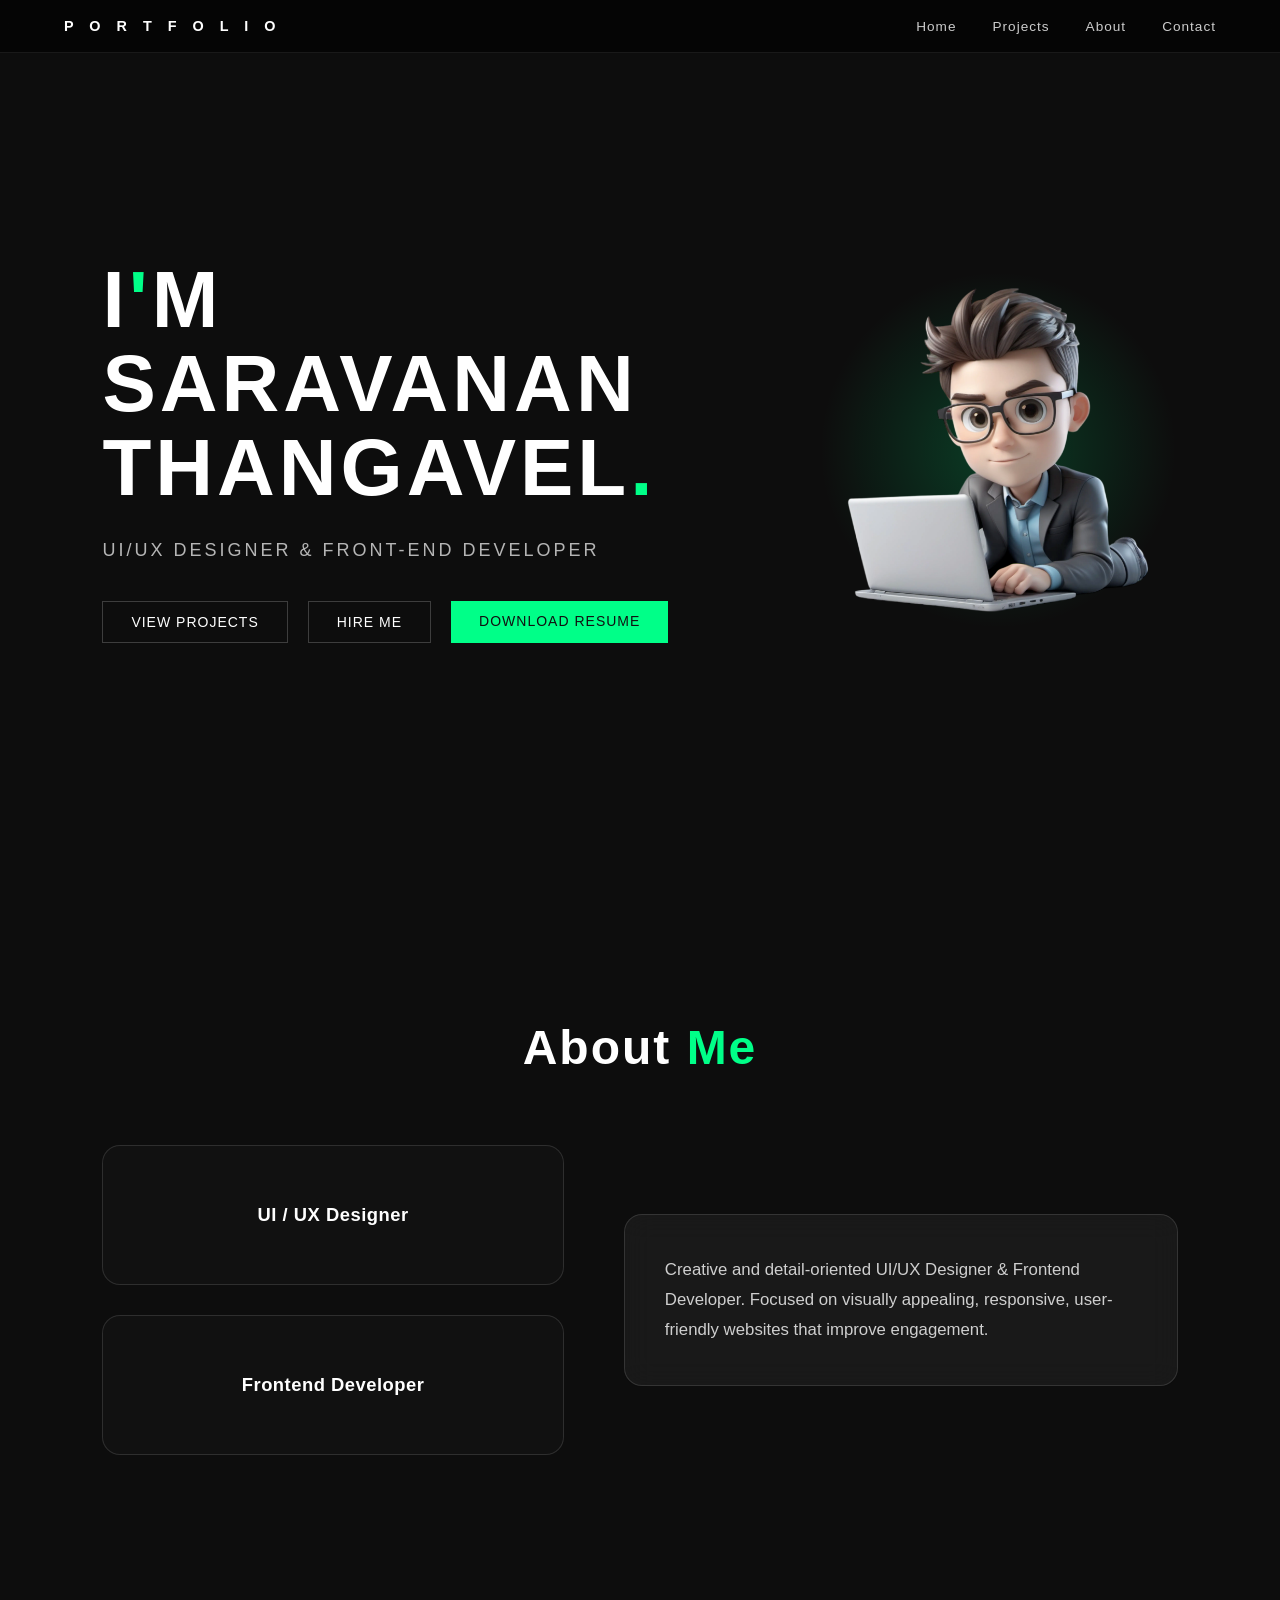
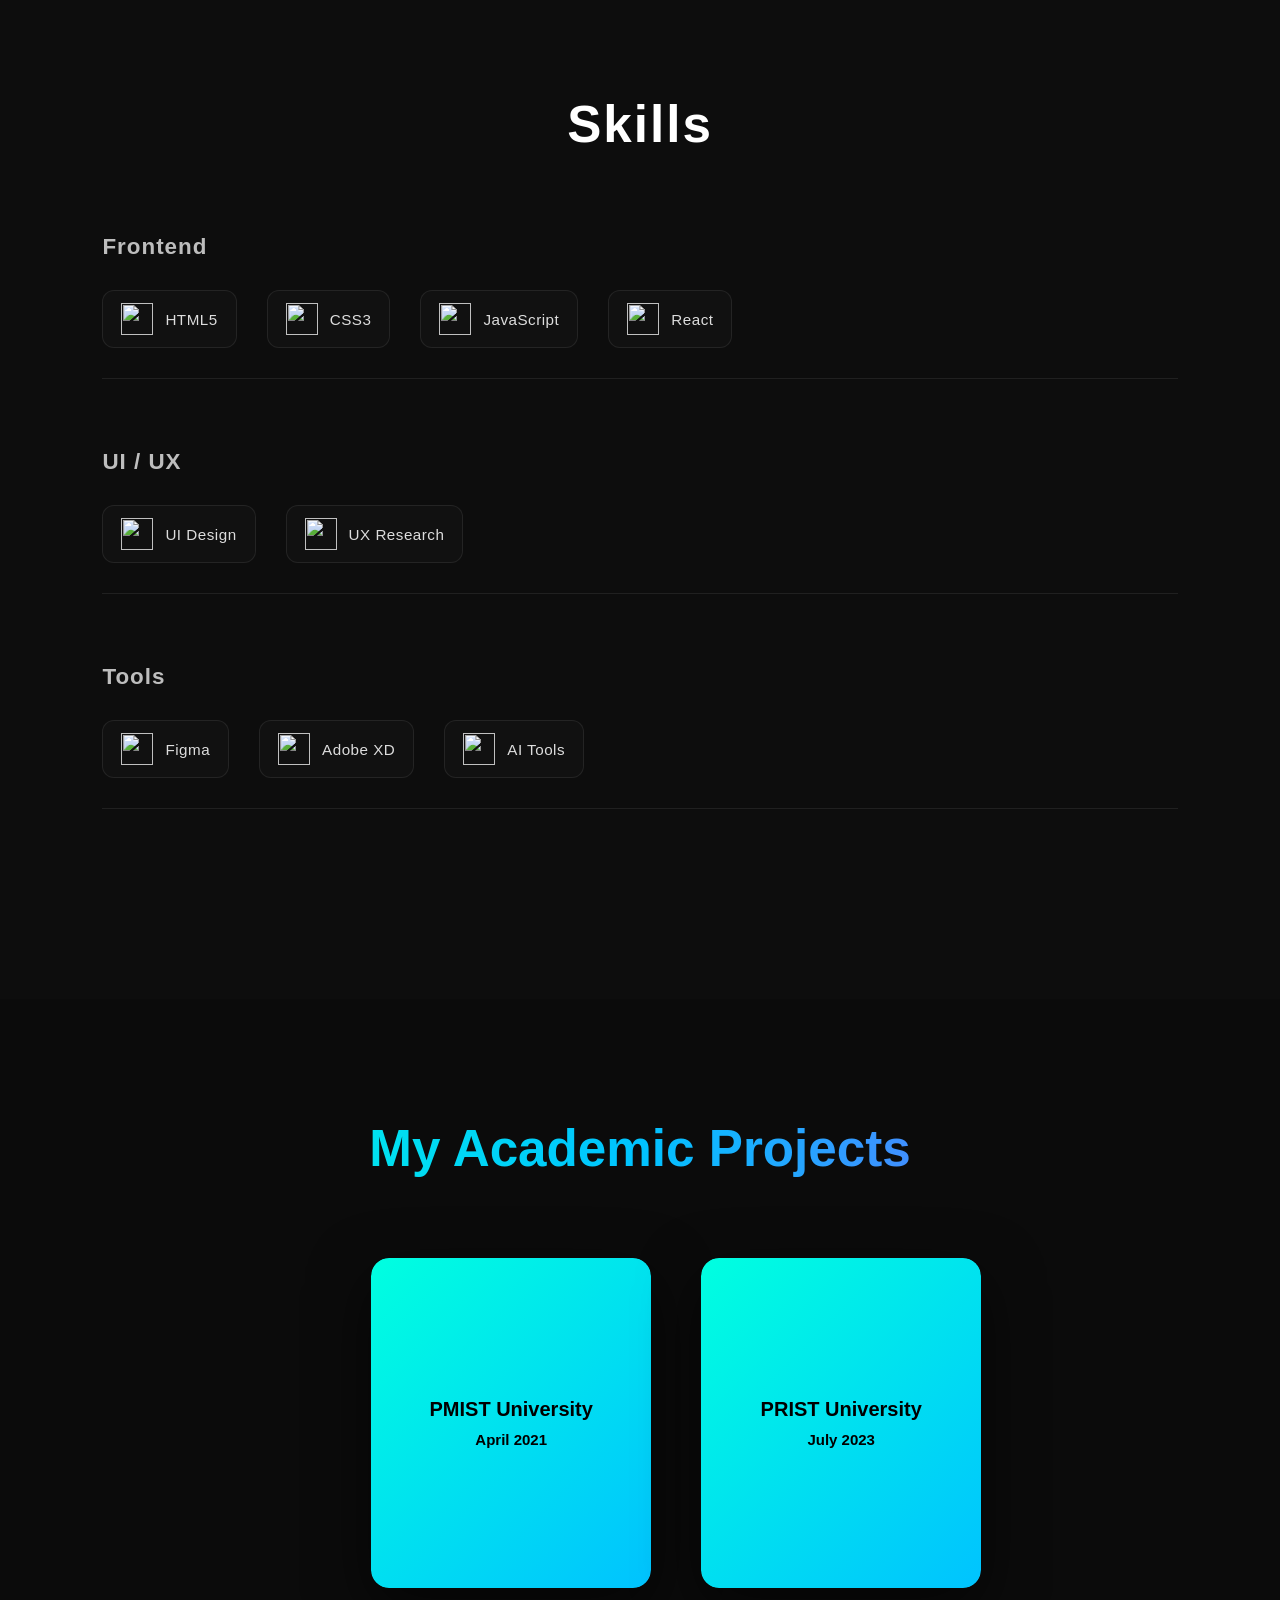
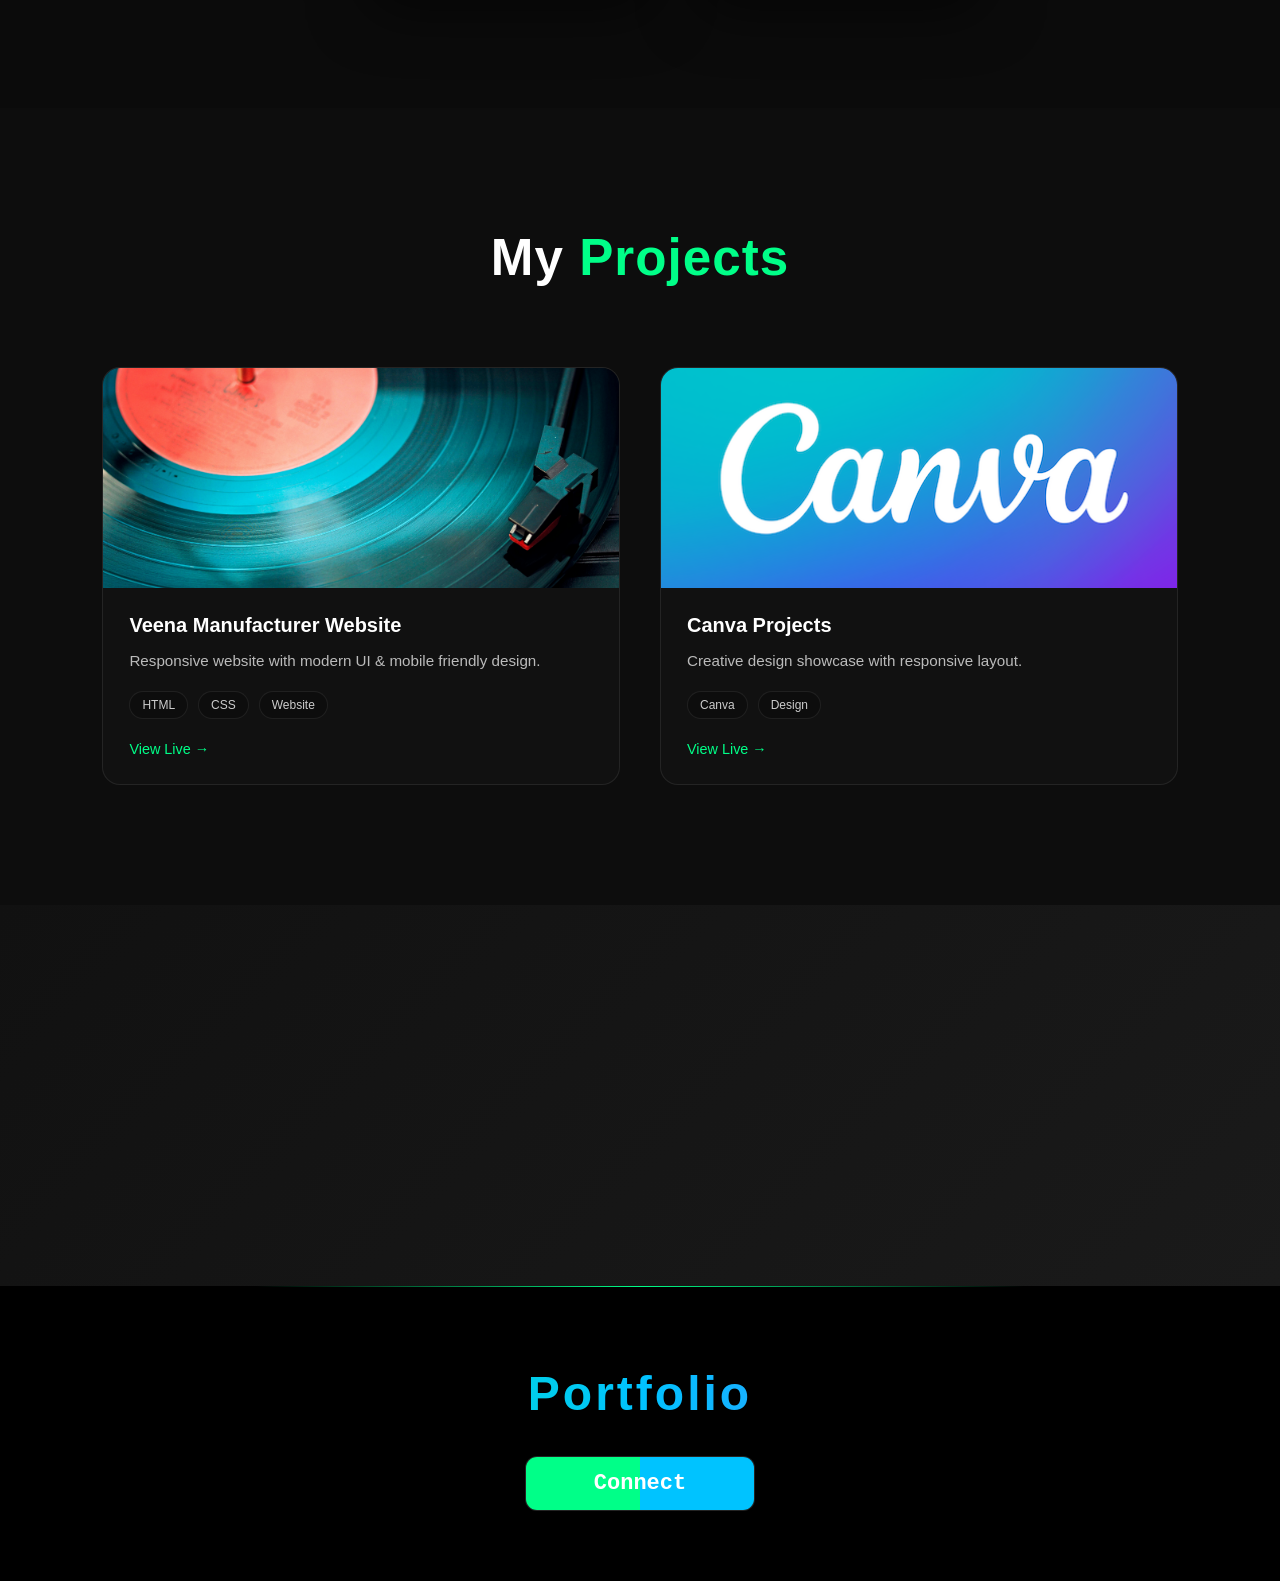
==== commit 4e1e74e9: "Update index.html" ====
--- a/index.html
+++ b/index.html
@@ -55,7 +55,7 @@
 <!-- =====================================================
  HERO SECTION
 ===================================================== -->
-<section class="hero">
+<section class="hero" id="home">
 
 <div class="hero-container">
 
@@ -273,7 +273,7 @@
 <!-- =====================================================
  CONTACT + FOOTER
 ===================================================== -->
-<section class="lets-talk">
+<section class="lets-talk" id="contact">
   <h1 class="reveal zoom-in">Let's Work Together</h1>
   <button class="talk-btn reveal slide-up delay-1">Let's Talk</button>
 </section>
--- a/style.css
+++ b/style.css
@@ -916,6 +916,7 @@
 background:#0b0b0b;
 color:#fff;
 text-align:center;
+overflow:hidden;
 }
 
 .academic-projects .section-title{
@@ -933,11 +934,11 @@
 .projects-books{
 display:flex;
 gap:50px;
-justify-content:center;
+justify-content:flex-start; /* change this */
 flex-wrap:wrap;
+padding-left: 25%;
 scroll-behavior:smooth;
 }
-
 .projects-books::-webkit-scrollbar{
 display:none;
 }
@@ -947,17 +948,12 @@
 position:relative;
 width:280px;
 height:330px;
-
 border-radius:18px;
-
 background:#111;
 color:#fff;
-
 box-shadow:0 20px 60px rgba(0,0,0,0.6);
-
 transform-style:preserve-3d;
 perspective:2000px;
-
 overflow:hidden;
 }
 
@@ -1038,7 +1034,7 @@
 flex-wrap:nowrap;
 overflow-x:auto;
 gap:30px;
-padding-bottom:10px;
+padding:0 20px 10px 20px; /* add left right padding */
 }
 
 .book{
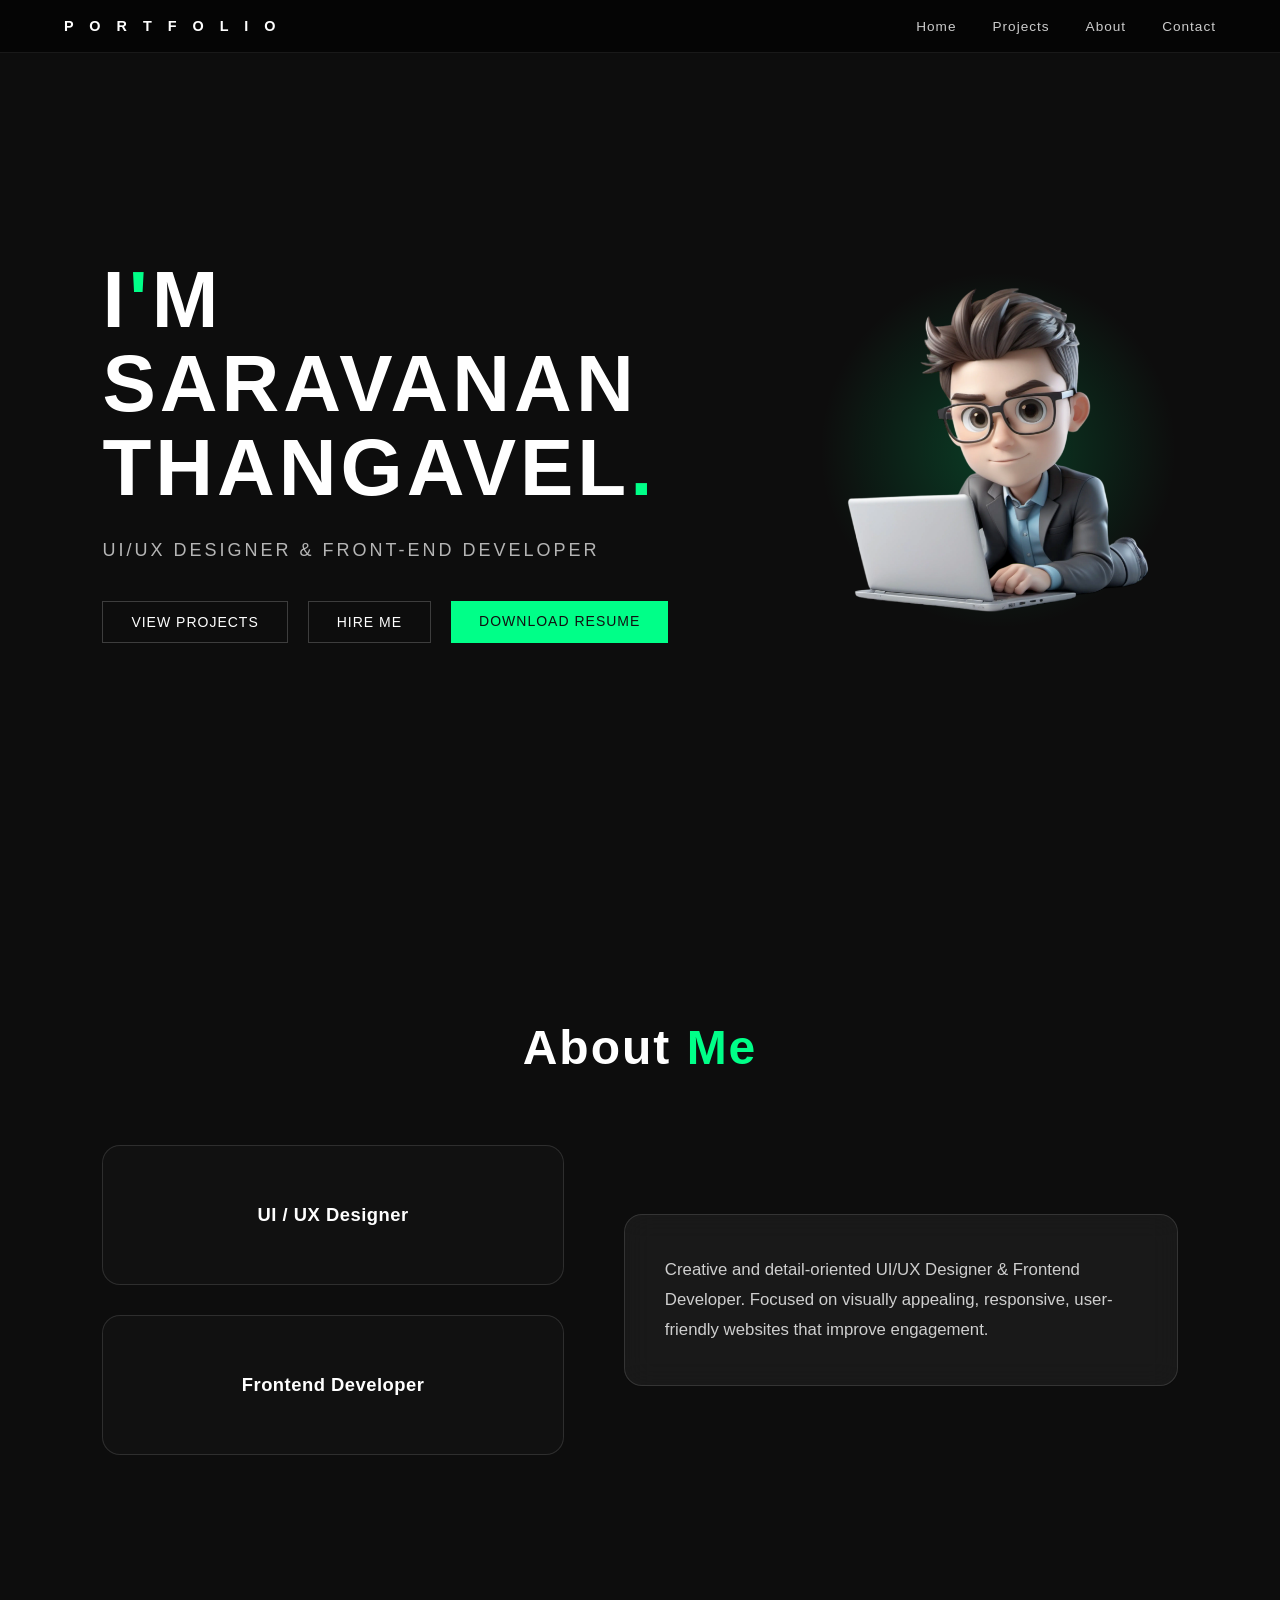
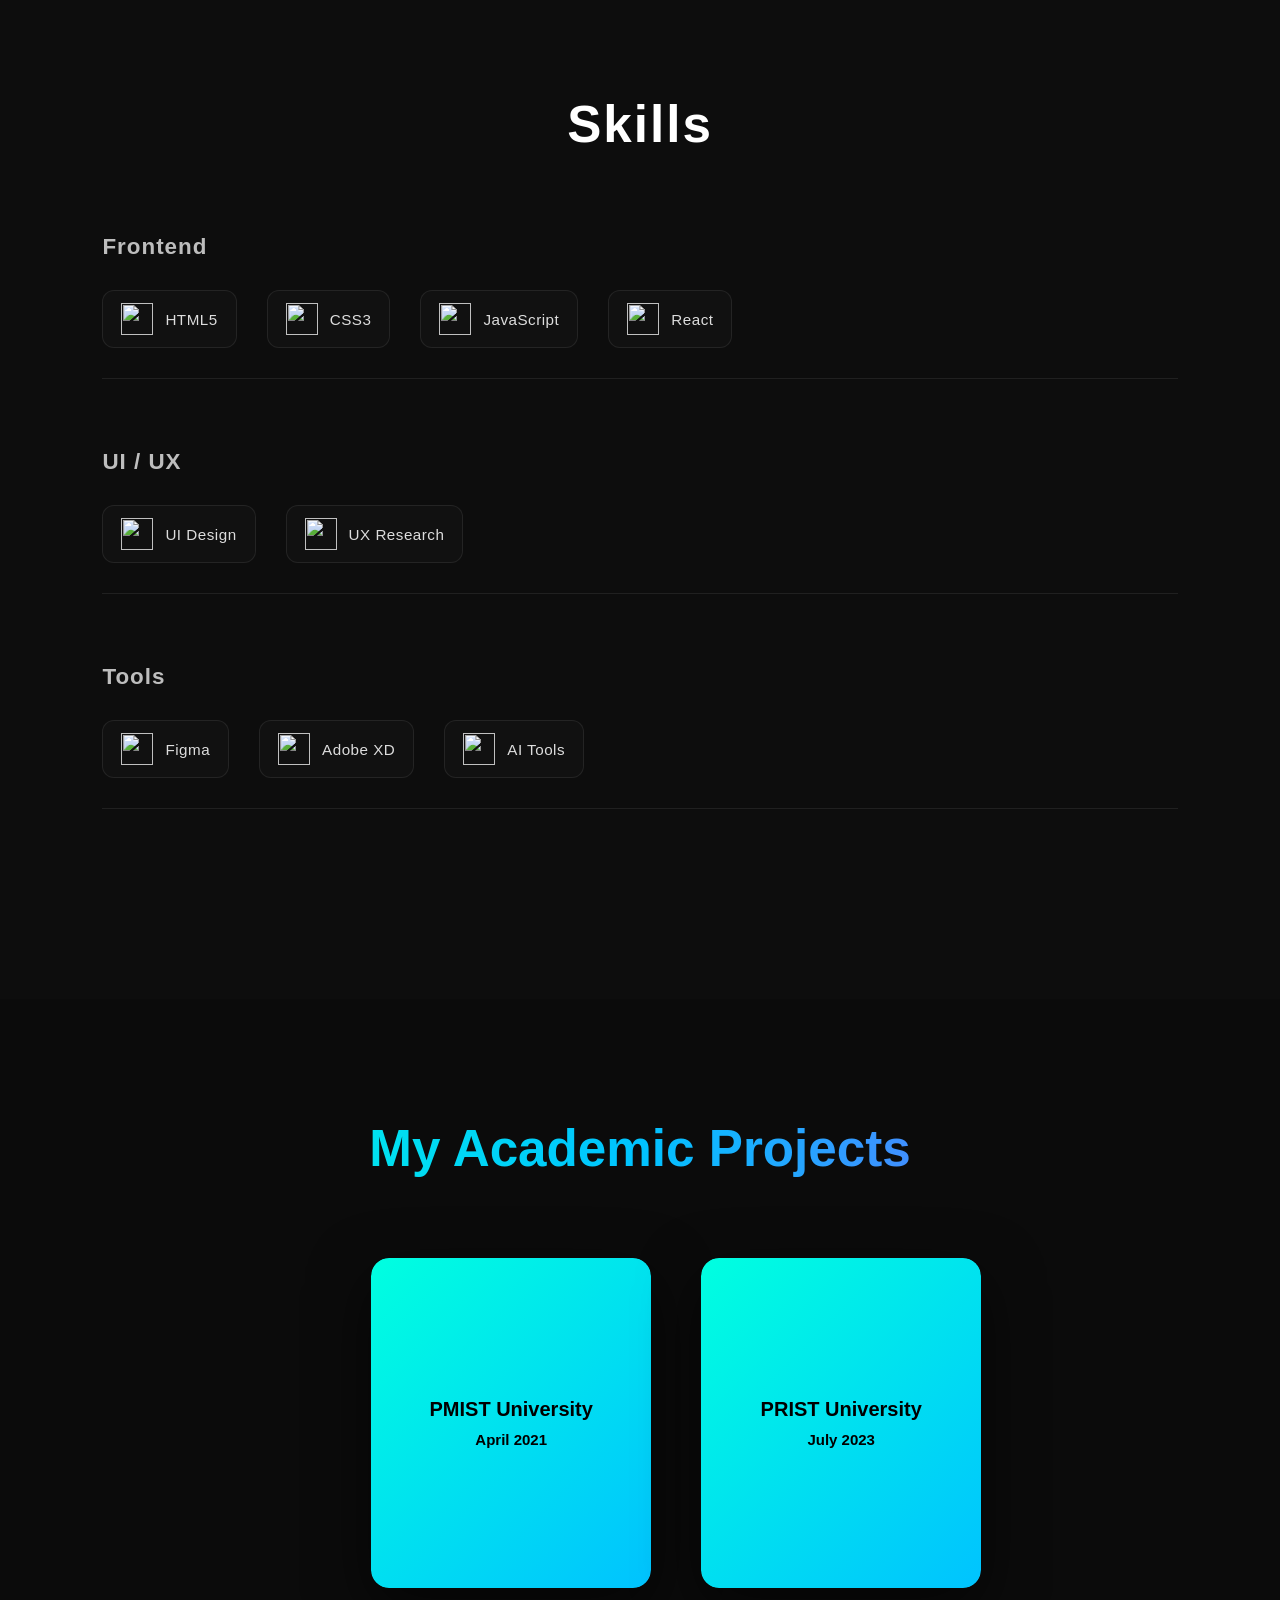
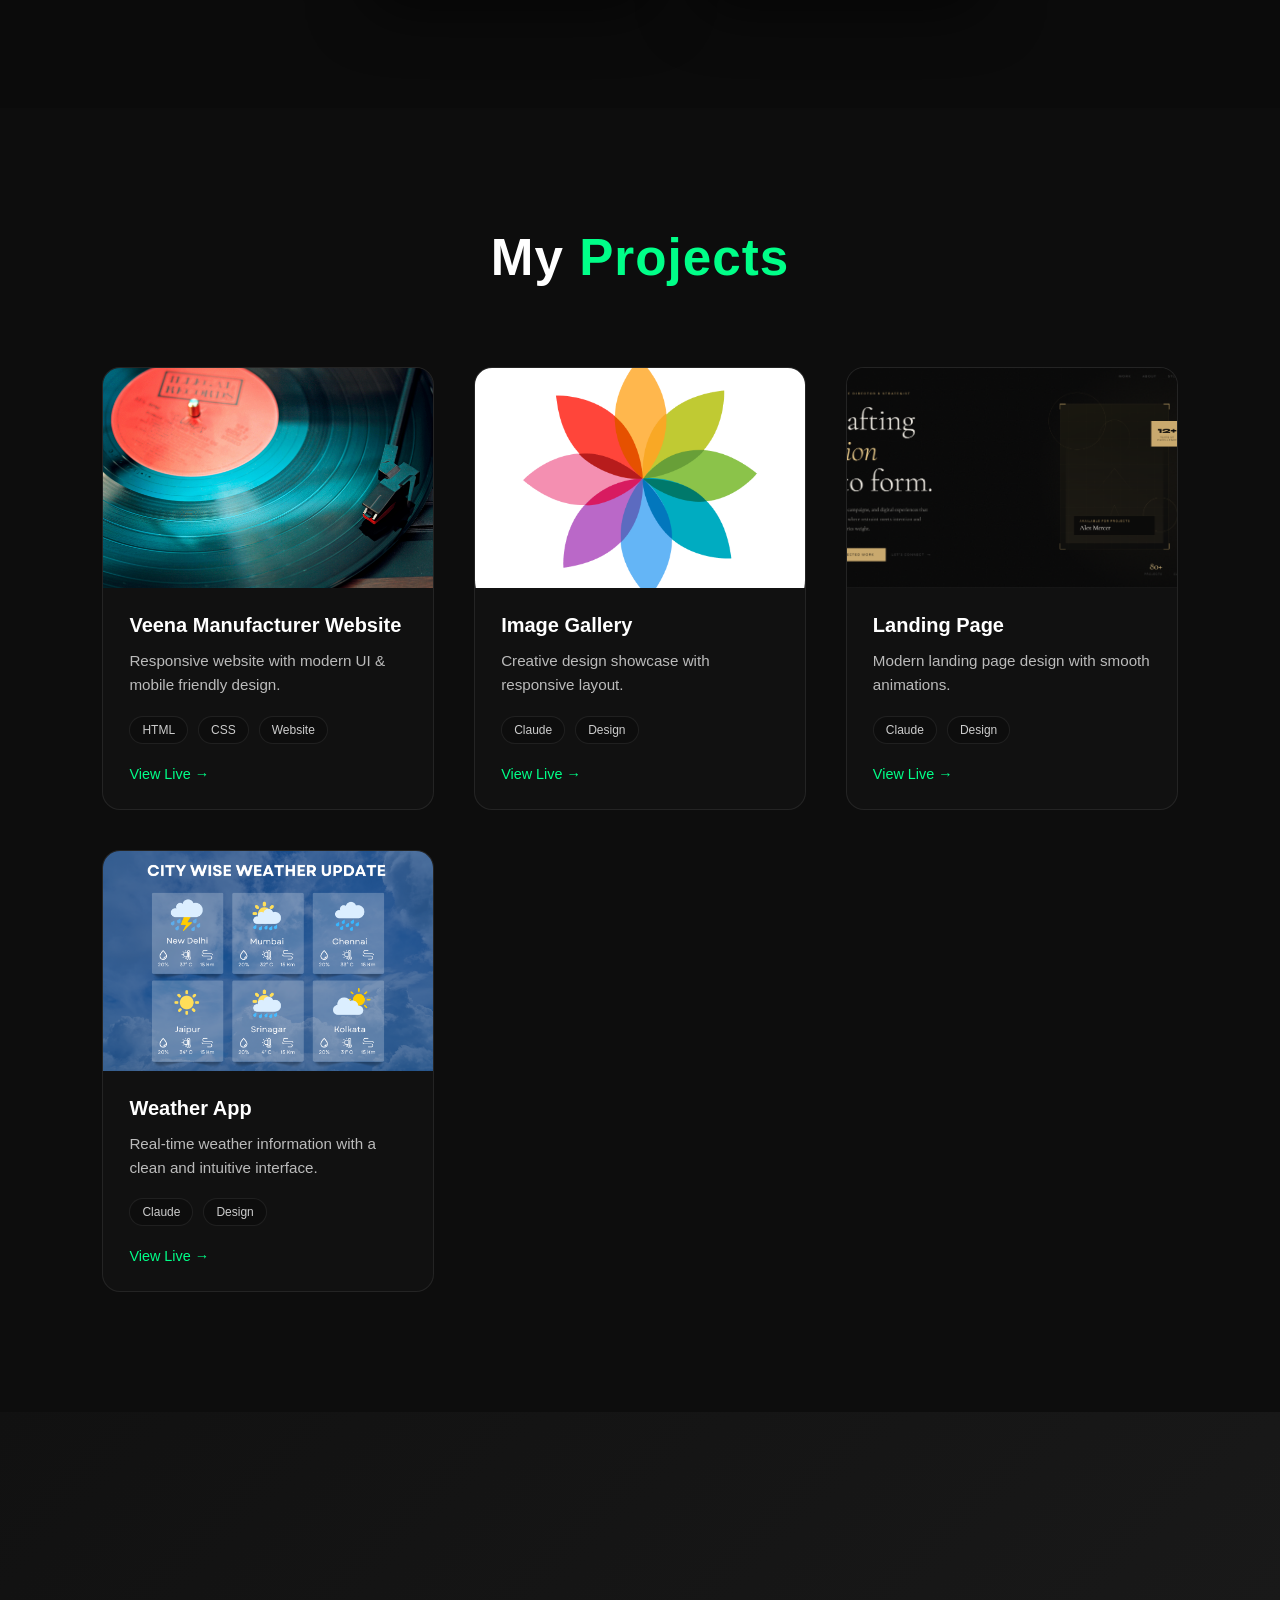
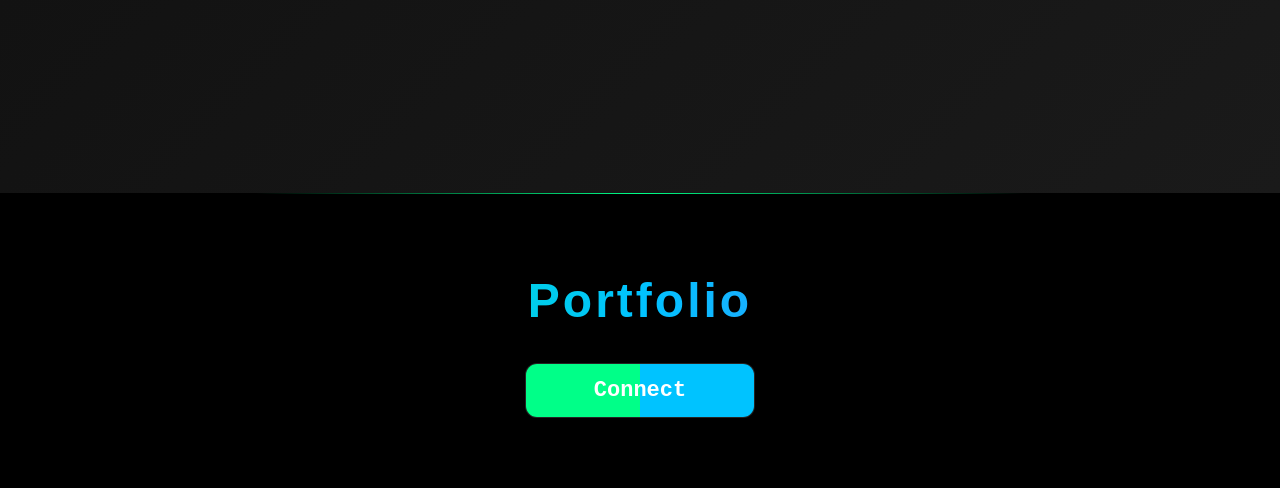
==== commit ae4936b9: "Add weather App" ====
--- a/index.html
+++ b/index.html
@@ -250,22 +250,56 @@
     </a>
 
     <!-- Project 2 -->
-    <a href="https://saravananprofile.my.canva.site/"
+    <a href="https://saravanan386.github.io/Image-gallery/"
        target="_blank"
        class="project-card">
       <div class="project-image">
-        <img src="./canva" alt="Canva Projects">
+        <img src="./Gallery.png" alt="Image Gallery">
       </div>
       <div class="project-info">
-        <h3>Canva Projects</h3>
+        <h3>Image Gallery</h3>
         <p>Creative design showcase with responsive layout.</p>
         <div class="project-tags">
-          <span>Canva</span><span>Design</span>
+          <span>Claude</span><span>Design</span>
         </div>
         <span class="view-live">View Live →</span>
       </div>
     </a>
 
+    <!-- Project 3 -->
+    <a href="https://saravanan386.github.io/Landing-page/"
+       target="_blank"
+       class="project-card">
+      <div class="project-image">
+        <img src="./landing page.png" alt="Landing Page">
+      </div>
+      <div class="project-info">
+        <h3>Landing Page</h3>
+        <p>Modern landing page design with smooth animations.</p>
+        <div class="project-tags">
+          <span>Claude</span><span>Design</span>
+        </div>
+        <span class="view-live">View Live →</span>
+      </div>
+    </a>
+
+    <!-- Project 4 -->
+     <!-- Project 3 -->
+    <a href="https://saravanan386.github.io/Landing-page/"
+       target="_blank"
+       class="project-card">
+      <div class="project-image">
+        <img src="./weather.png" alt="Weather App">
+      </div>
+      <div class="project-info">
+        <h3>Weather App</h3>
+        <p>Real-time weather information with a clean and intuitive interface.</p>
+        <div class="project-tags">
+          <span>Claude</span><span>Design</span>
+        </div>
+        <span class="view-live">View Live →</span>
+      </div>
+    </a>
   </div>
 </section>
 
